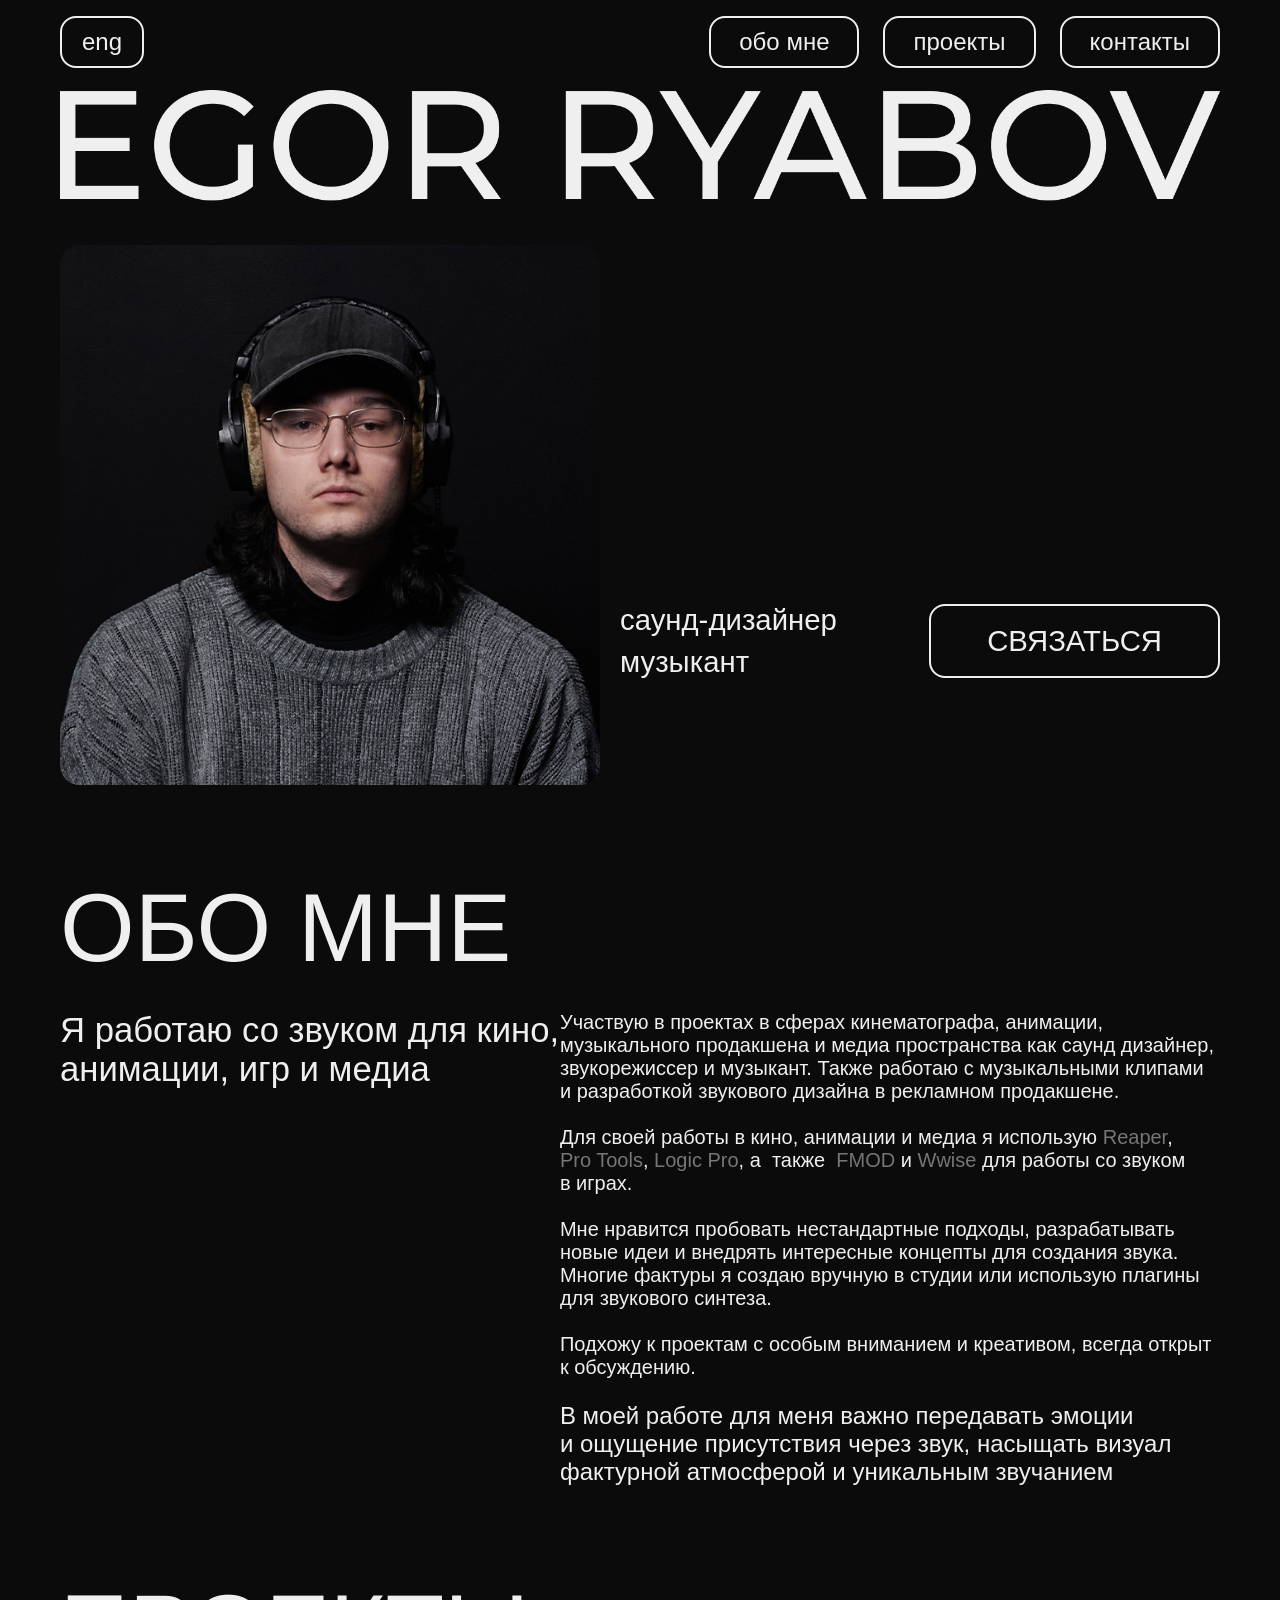
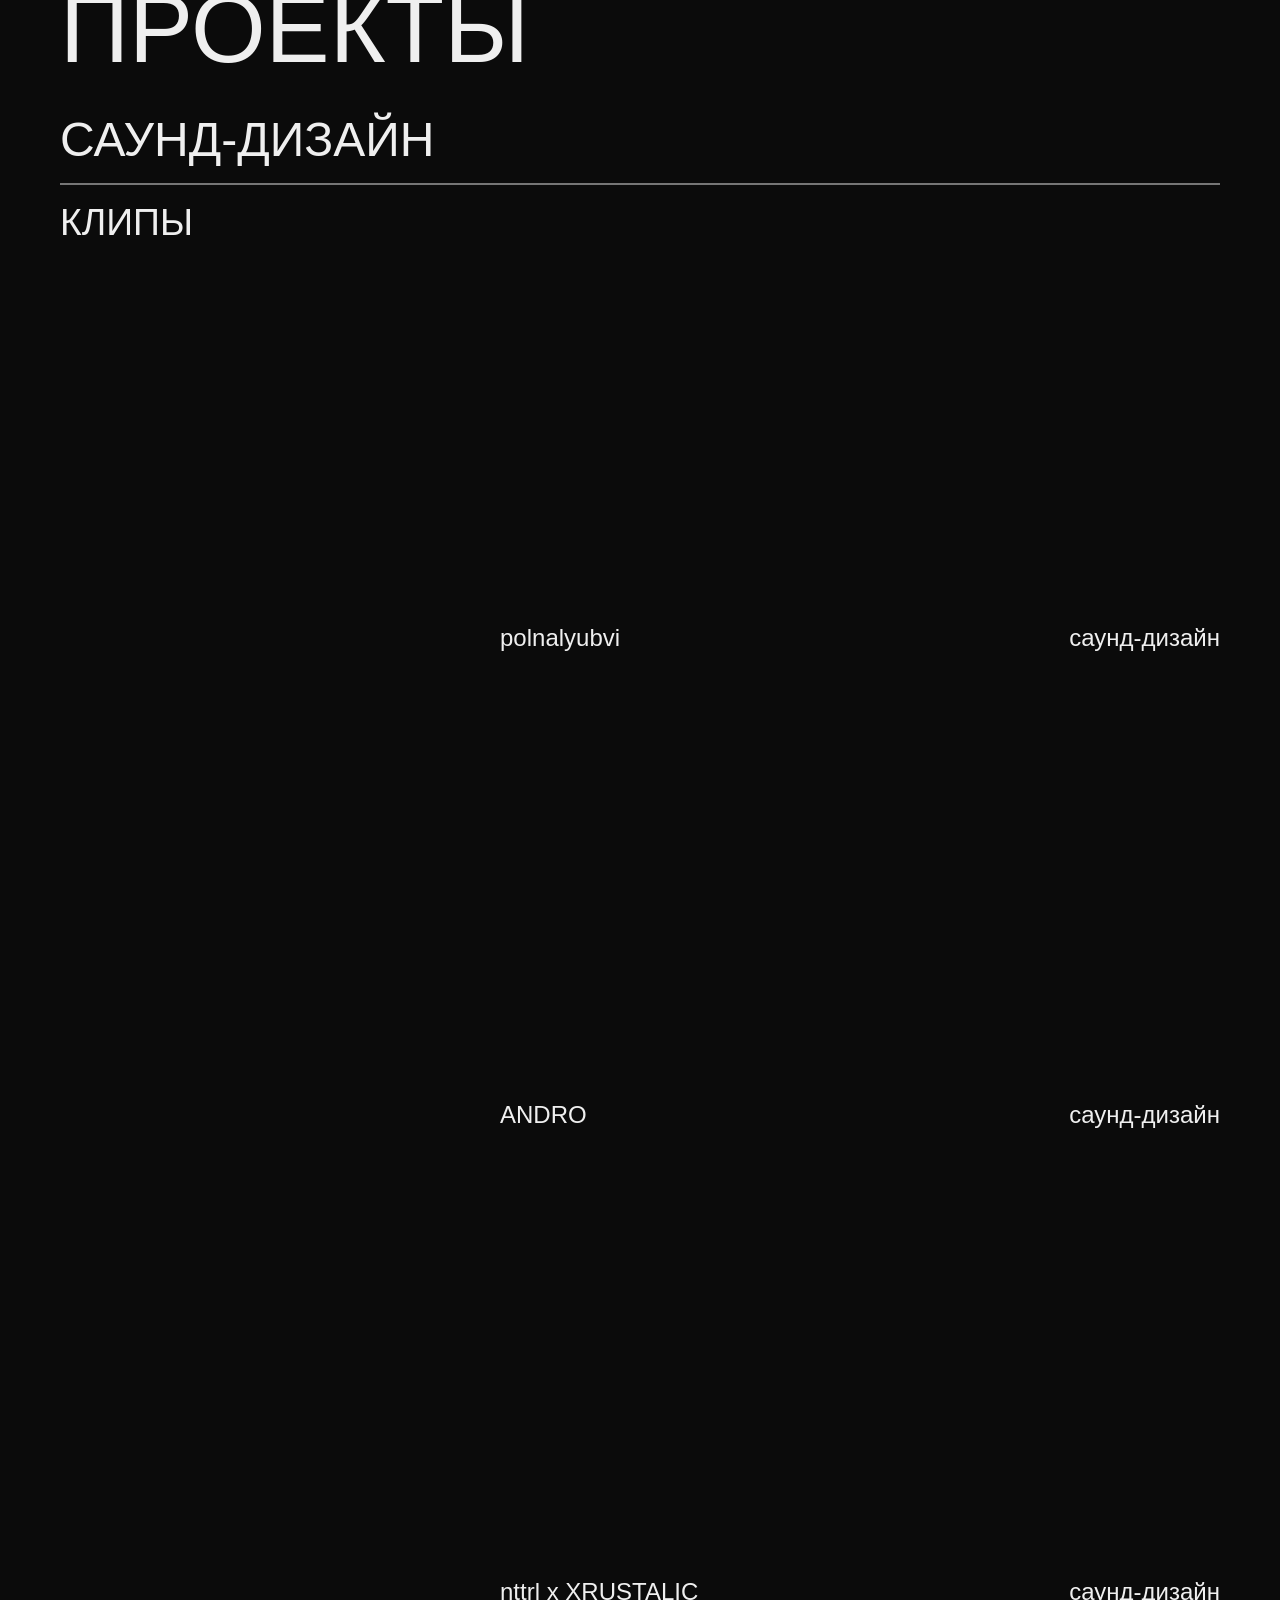
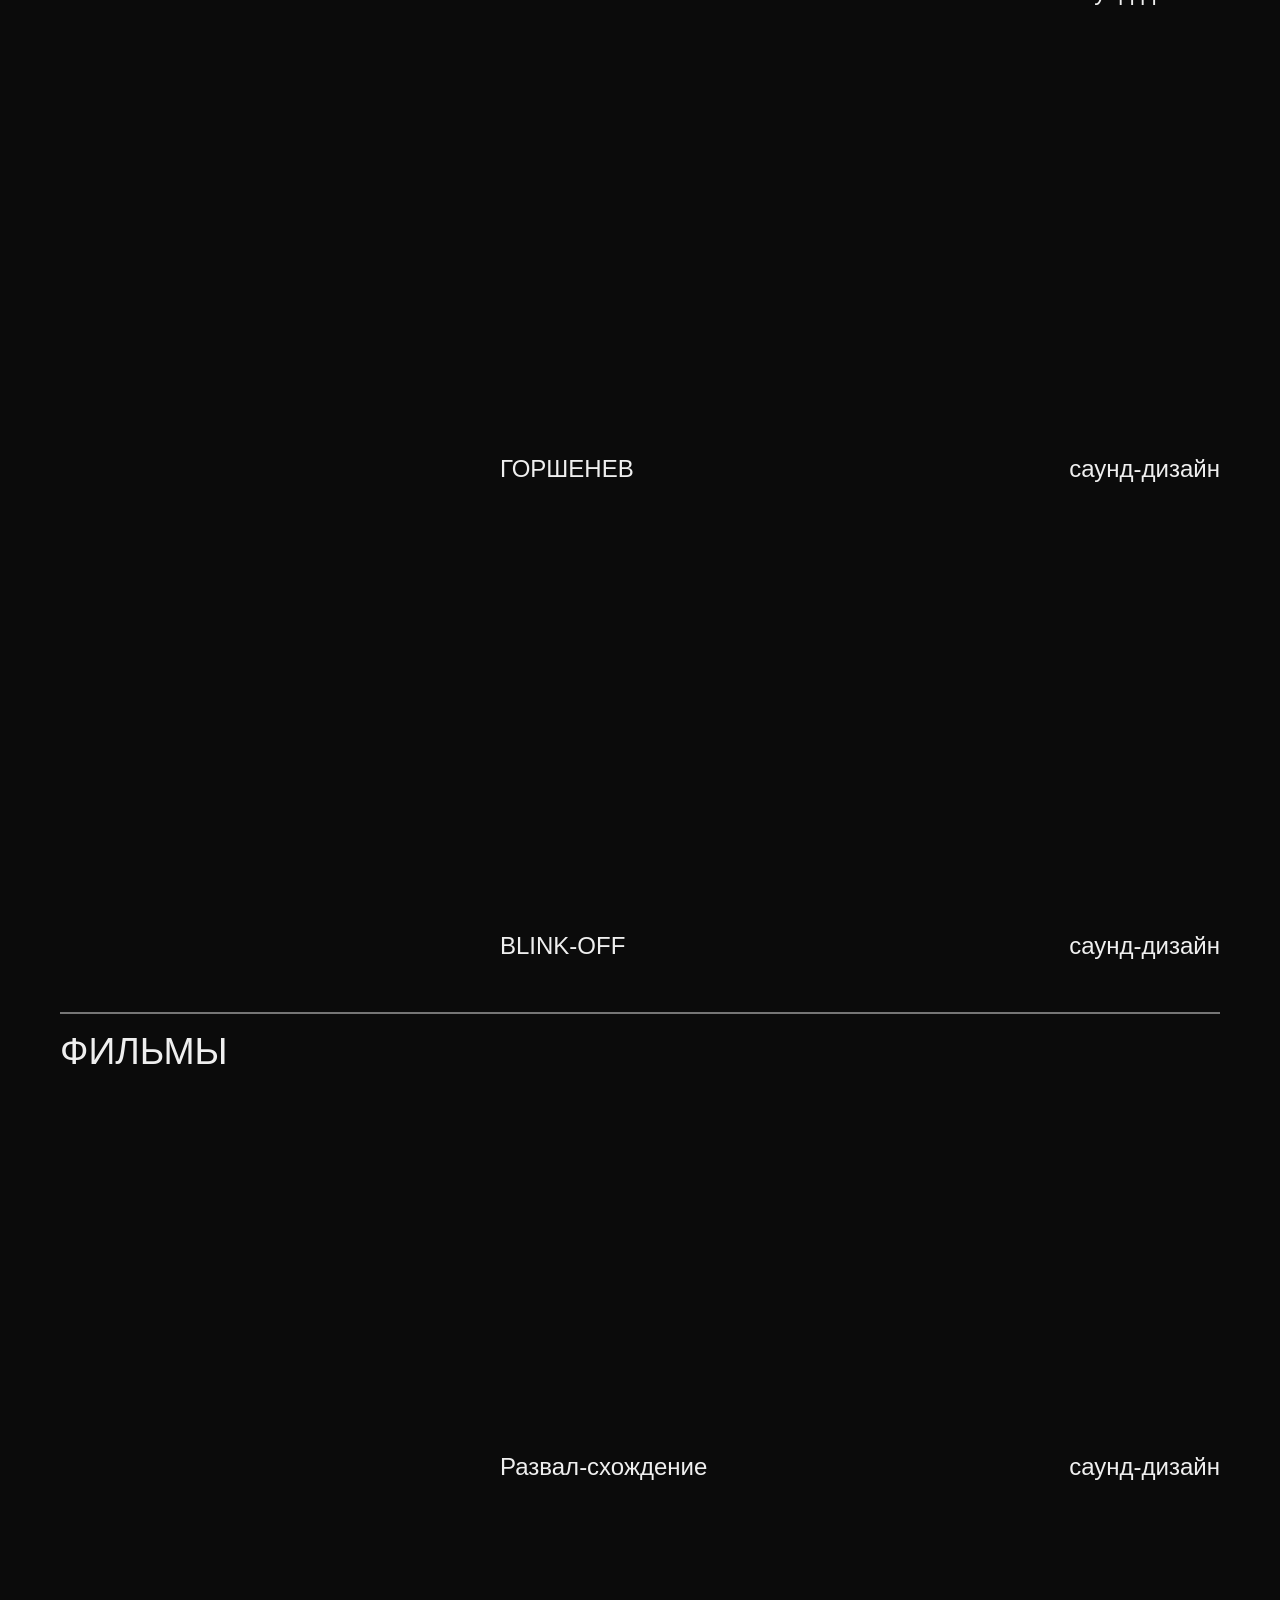
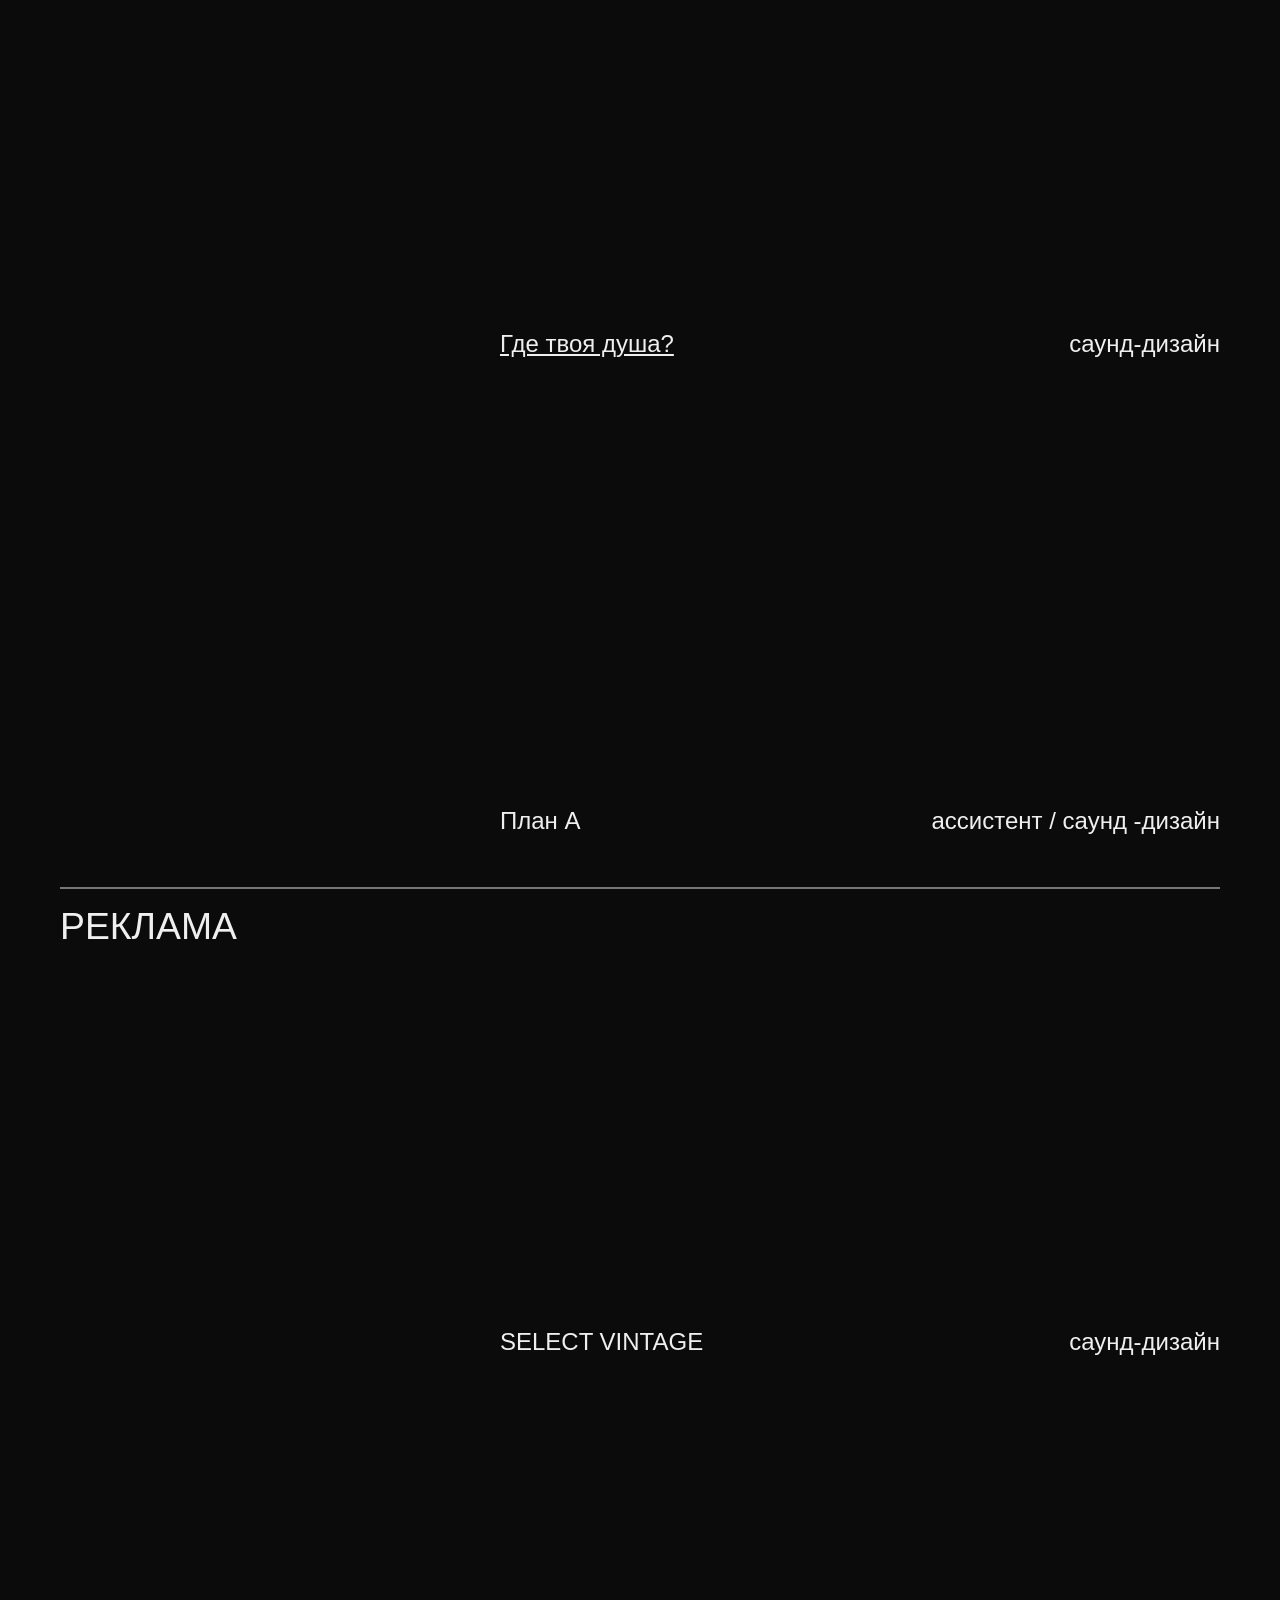
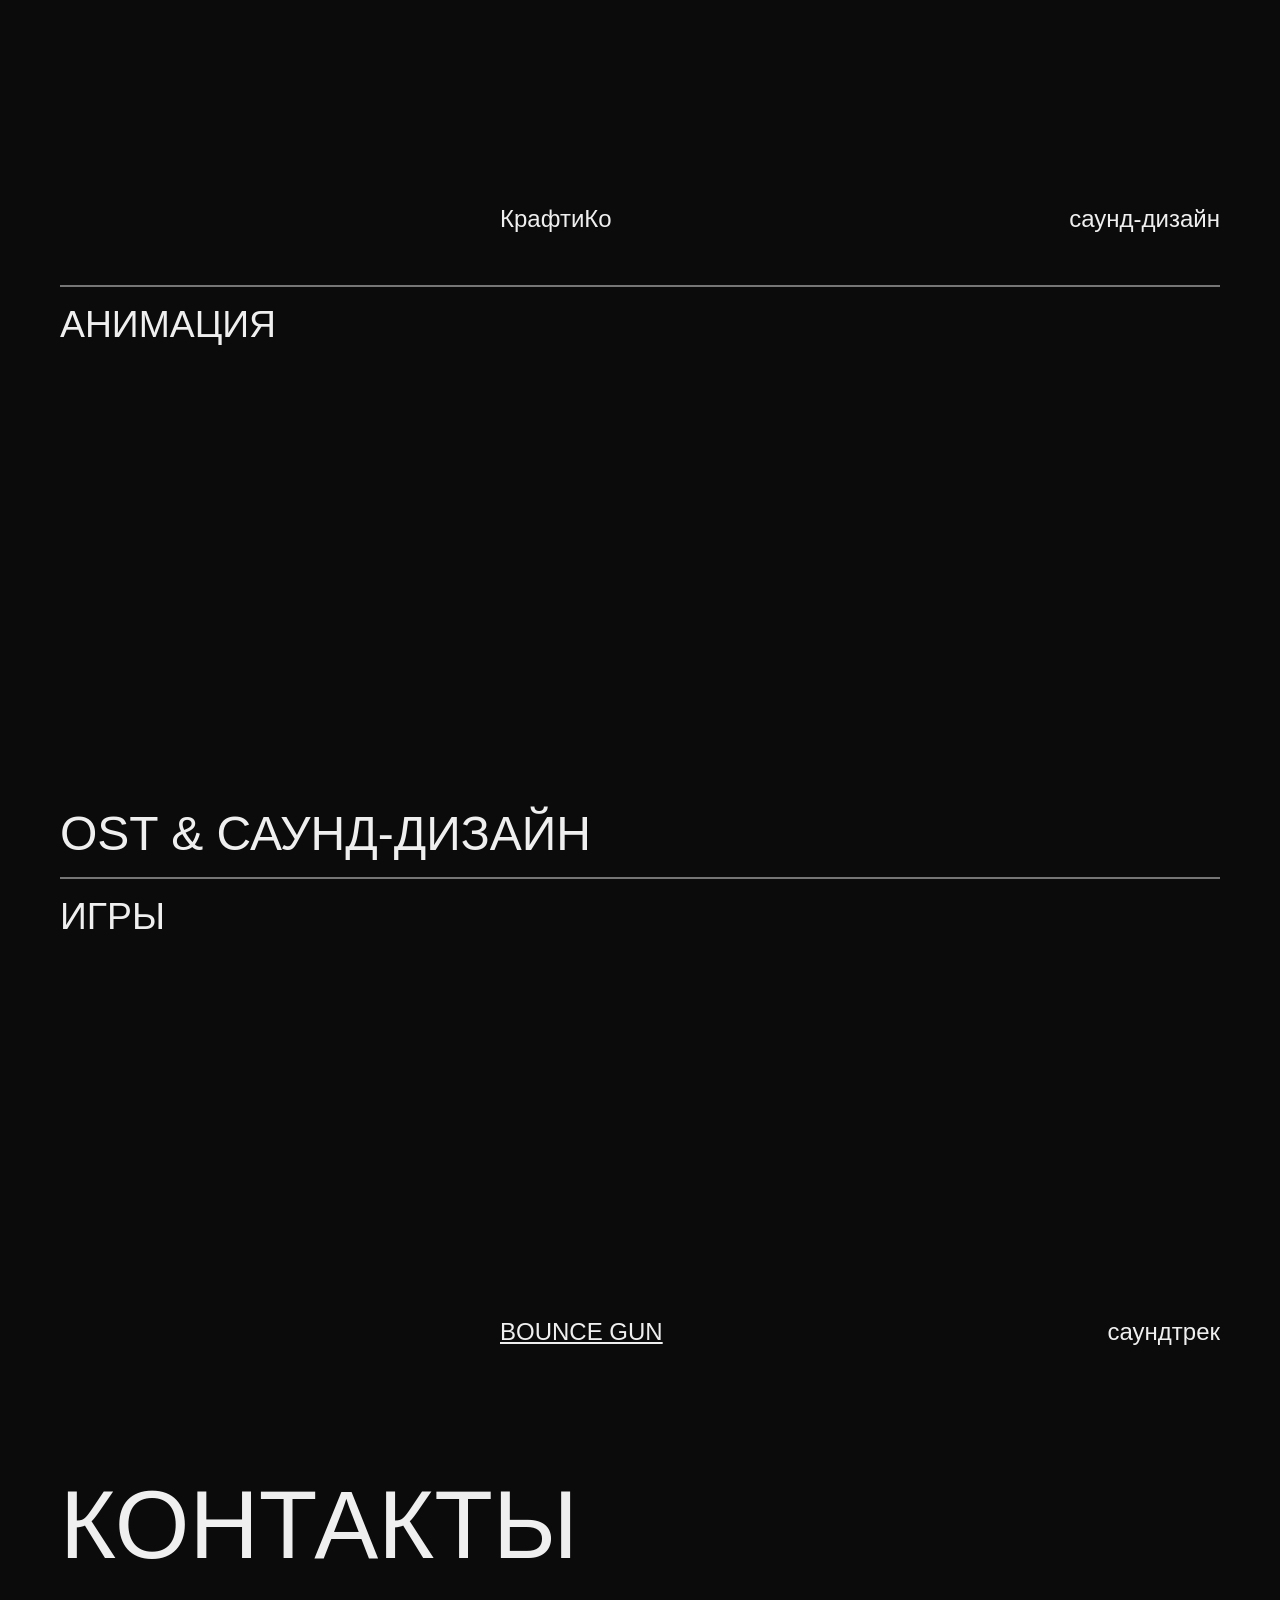
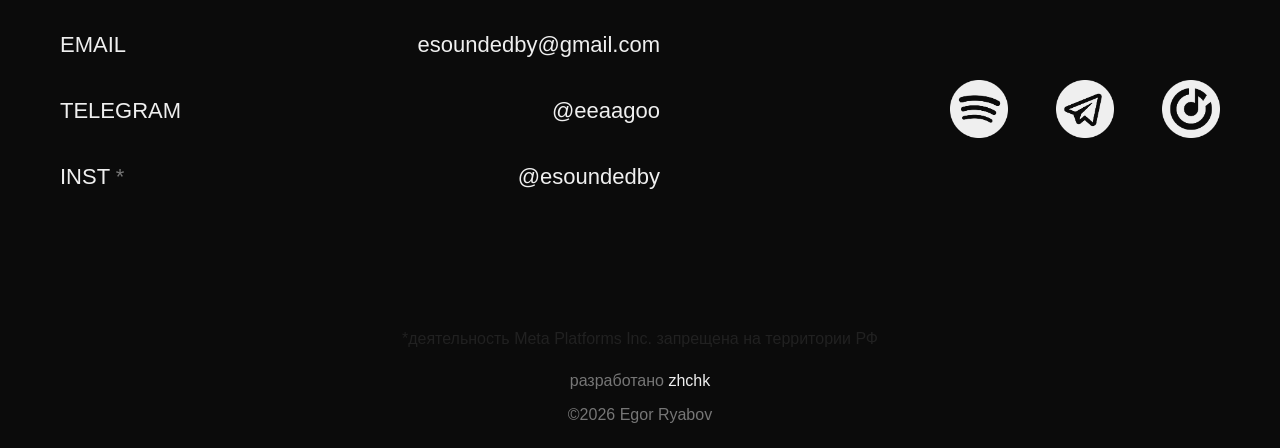
==== index.html @ 1131ab2a "Add files via upload" ====
<!doctype html>
<html>
<head>
<meta charset="utf-8">
<meta name="viewport" content="width=device-width, initial-scale=1.0">
<title>esoundedby</title>
	<link rel="icon" type="image/svg+xml" href="css/pics/e.svg">
	<link rel="stylesheet" type="text/css" href="css/style.css">
</head>
<body>
	
	<div class= "main-container"> 
	
	<div class="header-conteiner">
		<a href="eng.html" class="lang-btn">
        	eng
    	</a>
		
		<!-- Десктопная навигация -->
		<div class="navig-btn desktop-nav">
			<button class="nav-btn" onclick="document.getElementById('about').scrollIntoView({behavior: 'smooth'})">обо мне</button>
			<button class="nav-btn" onclick="document.getElementById('projects').scrollIntoView({behavior: 'smooth'})">проекты</button>
			<button class="nav-btn" onclick="document.getElementById('contact').scrollIntoView({behavior: 'smooth'})">контакты</button>
		</div>
		
		<!-- Мобильное бургер-меню -->
		<div class="mobile-nav">
			<button class="burger-btn" id="burgerBtn">
				<span></span>
				<span></span>
				<span></span>
			</button>
			<div class="mobile-menu" id="mobileMenu">
				<button class="mobile-nav-btn" onclick="document.getElementById('about').scrollIntoView({behavior: 'smooth'}); document.getElementById('burgerBtn').classList.remove('active'); document.getElementById('mobileMenu').classList.remove('active');">обо мне</button>
				<button class="mobile-nav-btn" onclick="document.getElementById('projects').scrollIntoView({behavior: 'smooth'}); document.getElementById('burgerBtn').classList.remove('active'); document.getElementById('mobileMenu').classList.remove('active');">проекты</button>
				<button class="mobile-nav-btn" onclick="document.getElementById('contact').scrollIntoView({behavior: 'smooth'}); document.getElementById('burgerBtn').classList.remove('active'); document.getElementById('mobileMenu').classList.remove('active');">контакты</button>
			</div>
		</div>
	</div>
	
	<img class="name" src="css/pics/nameing.png" alt="name">
		
		
		<div class="hero">
			<img class="photo" src="css/pics/photo1.jpg" alt="Egor Ryabov">
			
			<div class="video-btn-words">
                <div class="video-container">
						<iframe src="https://vkvideo.ru/video_ext.php?oid=-236156209&id=456239024&hash=ab2e53677be1d704&hd=4"
								allow="autoplay; encrypted-media; fullscreen; picture-in-picture; screen-wake-lock;"
								frameborder="0"
								allowfullscreen>
                    </iframe>
                </div>
                
                <div class="words-button-container">
                    <div class="words">
                        <div class="text1">саунд-дизайнер</div>
                        <div class="text1">музыкант</div>
                    </div>
                    
                    <button class="cntme-button" onclick="document.getElementById('contact').scrollIntoView({behavior: 'smooth'})">СВЯЗАТЬСЯ</button>
                </div>
            </div>
		</div>
		
		<!-- Якорь для ABOUT ME -->
		<div id="about"></div>
		<div class="zagol"> ОБО МНЕ </div>
		
		<div class="about-me">
			
				<div class="text2">Я работаю со звуком для&nbsp;кино, анимации, игр&nbsp;и&nbsp;медиа</div>
				
				<div class="text-conteiner">
					<!-- Первый абзац - всегда виден, на мобильных по центру -->
					<div class="text3 first-paragraph">Участвую в&nbsp;проектах в&nbsp;сферах кинематографа, анимации, музыкального продакшена и&nbsp;медиа пространства как&nbsp;саунд дизайнер, звукорежиссер и&nbsp;музыкант. Также&nbsp;работаю с&nbsp;музыкальными клипами и&nbsp;разработкой звукового дизайна в&nbsp;рекламном продакшене.</div>
					
					<!-- Контейнер для всего скрытого текста -->
					<div class="more-text-container" id="moreText">
						<!-- Второй абзац (весь текст, который нужно центрировать) -->
						<div class="text3"><br>Для своей работы в&nbsp;кино, анимации и&nbsp;медиа я&nbsp;использую <span style="color: #767676;"> Reaper</span>, <span style="color: #767676;">Pro&nbsp;Tools</span>, <span style="color: #767676;">Logic&nbsp;Pro</span>, а&nbsp; также&nbsp;<span style="color: #767676;"> FMOD</span>&nbsp;и&nbsp;<span style="color: #767676;">Wwise</span> для&nbsp;работы со&nbsp;звуком в&nbsp;играх. <br> 
						<br>
						Мне нравится пробовать нестандартные подходы, разрабатывать новые идеи и&nbsp;внедрять интересные концепты для&nbsp;создания звука. Многие фактуры я&nbsp;создаю вручную в&nbsp;студии или&nbsp;использую плагины для&nbsp;звукового синтеза. <br>
						<br>
						Подхожу к&nbsp;проектам с&nbsp;особым вниманием и&nbsp;креативом, всегда открыт к&nbsp;обсуждению. <br>
						<br></div>
					
						<!-- Последний абзац (тоже центрируется) -->
						<div class="text4">В моей работе для меня важно передавать эмоции и&nbsp;ощущение присутствия через звук, насыщать визуал фактурной атмосферой и&nbsp;уникальным звучанием</div>
					</div>
					
					<!-- Кнопка "читать больше" -->
					<button class="read-more-btn" id="readMoreBtn">читать больше</button>
				</div>
				
		</div>
		
		<!-- Якорь для PROJECTS -->
		<div id="projects"></div>
		<div class="zagol"> ПРОЕКТЫ </div>
		
		<div class="zagol2"> САУНД-ДИЗАЙН </div>
		
		<hr style="height:2px; border-width:0; background-color:#767676; margin-top: 16px; margin-bottom: 16px">
		
		<div class="project-block">
			
			<div class="content-wrapper">
				<div class="zagol3">КЛИПЫ</div>

				<div class="right-content">
					
							<div class="video-container fade-in-item" style="margin-top:10px;">
								<iframe
										src="https://vkvideo.ru/video_ext.php?oid=-135720406&id=456240001&hash=1f80aa47ac430b03&hd=3"
										allow="autoplay; encrypted-media; fullscreen; picture-in-picture; screen-wake-lock;"
										frameborder="0"
										allowfullscreen>
								</iframe>
							</div>

							<div class="video-names fade-in-item delay-1">
								<div class="text-left">polnalyubvi</div>
								<div class="text-right">саунд-дизайн</div>
							</div>

					
					
							<div class="video-container fade-in-item">
								<iframe
										src="https://vkvideo.ru/video_ext.php?oid=-96936554&id=456240288&hash=71231d0fbebfac57&hd=3"
										allow="autoplay; encrypted-media; fullscreen; picture-in-picture; screen-wake-lock;"
										frameborder="0"
										allowfullscreen>
								</iframe>
							</div>

							<div class="video-names fade-in-item delay-2">
								<div class="text-left">ANDRO</div>
								<div class="text-right">саунд-дизайн</div>
							</div>
					
					
					
							<div class="video-container fade-in-item">
								<iframe
										src="https://vkvideo.ru/video_ext.php?oid=-102234580&id=456245581&hd=3"
										allow="autoplay; encrypted-media; fullscreen; picture-in-picture; screen-wake-lock;"
										frameborder="0"
										allowfullscreen>
								</iframe>
								
							</div>

							<div class="video-names fade-in-item delay-3">
								<div class="text-left">nttrl x XRUSTALIC</div>
								<div class="text-right">саунд-дизайн</div>
							</div>

					
					
					
							<div class="video-container fade-in-item">
								<iframe
										src="https://vkvideo.ru/video_ext.php?oid=-175911026&id=456241544&hash=72d9b97a691389ed&hd=3"
										allow="autoplay; encrypted-media; fullscreen; picture-in-picture; screen-wake-lock;"
										frameborder="0"
										allowfullscreen>
								</iframe>
							</div>

							<div class="video-names fade-in-item delay-4">
								<div class="text-left">ГОРШЕНЕВ</div>
								<div class="text-right">саунд-дизайн</div>
							</div>
							
					
					
							<div class="video-container fade-in-item">
								<iframe
										src="https://vkvideo.ru/video_ext.php?oid=-236156209&id=456239018&hash=6dcbbd209fc4bfb4&hd=3"
										allow="autoplay; encrypted-media; fullscreen; picture-in-picture; screen-wake-lock;"
										frameborder="0"
										allowfullscreen>
								</iframe>
							</div>

							<div class="video-names fade-in-item delay-5">
								<div class="text-left">BLINK-OFF</div>
								<div class="text-right">саунд-дизайн</div>
							</div>
				</div>
			</div>
		</div>
		
		<hr style="height:2px; border-width:0; background-color:#767676; margin-top: 16px; margin-bottom: 16px">
		
		<div class="project-block">
			
			<div class="content-wrapper">
				<div class="zagol3">ФИЛЬМЫ</div>

				<div class="right-content">
					
							<div class="video-container fade-in-item" style="margin-top:10px;">
								<iframe
										src="https://vkvideo.ru/video_ext.php?oid=-236156209&id=456239021&hash=0e518fbfc3ab9592&hd=4"
										allow="autoplay; encrypted-media; fullscreen; picture-in-picture; screen-wake-lock;"
										frameborder="0"
										allowfullscreen>
								</iframe>
							</div>

							<div class="video-names fade-in-item delay-1">
								<div class="text-left">Развал-схождение</div>
								<div class="text-right">саунд-дизайн</div>
							</div>

					
					
							<div class="video-container fade-in-item">
								<iframe src="https://vkvideo.ru/video_ext.php?oid=-236156209&id=456239022&hash=75aace6a3a42f8ac&hd=4"
										allow="autoplay; encrypted-media; fullscreen; picture-in-picture; screen-wake-lock;"
										frameborder="0"
										allowfullscreen>
								</iframe>
							</div>

							<div class="video-names fade-in-item delay-2">
								<div class="text-left"> <a href="https://www.kinopoisk.ru/film/7484388/?utm_referrer=www.google.com" target="_blank" rel="noopener noreferrer">Где твоя душа?</a></div>
								<div class="text-right">саунд-дизайн</div>
							</div>
					
					
					
							<div class="video-container fade-in-item">
								<iframe src="https://vkvideo.ru/video_ext.php?oid=-236156209&id=456239020&hash=8ac2c70a22172f34&hd=4"
										allow="autoplay; encrypted-media; fullscreen; picture-in-picture; screen-wake-lock;"
										frameborder="0"
										allowfullscreen>
								</iframe>
            				</div>

							<div class="video-names fade-in-item delay-2">
								<div class="text-left">План А</div>
								<div class="text-right">ассистент / саунд&nbsp;-дизайн</div>
							</div>
				</div>
			</div>
		</div>
		
		<hr style="height:2px; border-width:0; background-color:#767676; margin-top: 16px; margin-bottom: 16px">
		
		<div class="project-block">
			
			<div class="content-wrapper">
				<div class="zagol3">РЕКЛАМА</div>

				<div class="right-content">
					
							<div class="video-container fade-in-item" style="margin-top:10px;">
								<iframe
										src="https://vkvideo.ru/video_ext.php?oid=-236156209&id=456239019&hash=d77c2bfe5bb1a81b&hd=4"
										allow="autoplay; encrypted-media; fullscreen; picture-in-picture; screen-wake-lock;"
										frameborder="0"
										allowfullscreen>
								</iframe>
							</div>

							<div class="video-names fade-in-item delay-1">
								<div class="text-left">SELECT VINTAGE</div>
								<div class="text-right">саунд-дизайн</div>
							</div>

					
					
							<div class="video-container fade-in-item">
								<iframe
										src="https://vkvideo.ru/video_ext.php?oid=-226106545&id=456239114&hash=b936754648ce1446&hd=3"
										allow="autoplay; encrypted-media; fullscreen; picture-in-picture; screen-wake-lock;"
										frameborder="0"
										allowfullscreen>
								</iframe>
							</div>

							<div class="video-names fade-in-item delay-2">
								<div class="text-left">КрафтиКо</div>
								<div class="text-right">саунд-дизайн</div>
							</div>
				</div>
			</div>
		</div>
		
		<hr style="height:2px; border-width:0; background-color:#767676; margin-top: 16px; margin-bottom: 16px">
		
		<div class="project-block">
			
			<div class="content-wrapper">
				<div class="zagol3">АНИМАЦИЯ</div>

				<div class="right-content">
					
							<div class="video-container fade-in-item" style="margin-top:10px;">
								<iframe
										src="https://vkvideo.ru/video_ext.php?oid=-236156209&id=456239017&hash=f7e5c9949f503c7f&hd=4"
										allow="autoplay; encrypted-media; fullscreen; picture-in-picture; screen-wake-lock;"
										frameborder="0"
										allowfullscreen>
								</iframe>
							</div>

							<div class="video-names fade-in-item delay-1">
								<div class="text-left">Без&nbsp;луны</div>
								<div class="text-right">звукорежиссер / саунд&nbsp;-дизайн</div>
							</div>
				</div>
			</div>
		</div>
		
		<div class="zagol2"> OST &amp; САУНД-ДИЗАЙН </div>
		
		<hr style="height:2px; border-width:0; background-color:#767676; margin-top: 16px; margin-bottom: 16px">
		
		<div class="project-block">
			
			<div class="content-wrapper">
				<div class="zagol3">ИГРЫ</div>

				<div class="right-content">
					
							<div class="video-container fade-in-item" style="margin-top:10px;">
								<iframe
										src="https://vkvideo.ru/video_ext.php?oid=-236156209&id=456239023&hash=af7b3268642f2263&hd=4"
										allow="autoplay; encrypted-media; fullscreen; picture-in-picture; screen-wake-lock;"
										frameborder="0"
										allowfullscreen>
									
								</iframe>
							</div>

							<div class="video-names fade-in-item delay-1">
								<div class="text-left"> <a href="https://store.steampowered.com/app/2860780/BOUNCE_GUN" target="_blank" rel="noopener noreferrer">BOUNCE GUN</a></div>
								<div class="text-right">саундтрек</div>
							</div>
		
				</div>
			</div>
		</div>
		
		<!-- Якорь для CONTACT ME -->
		<div id="contact"></div>
		<div class="zagol">КОНТАКТЫ</div>
		
		<div class="contacts-container">
  			<div class="contacts-wrapper">
    			<div class="conteiner-contacts">
					  <div class="contacts">
						<div class="text5">EMAIL</div>
						<div class="text5">esoundedby@gmail.com</div>
					  </div>
					  <div class="contacts">
						<div class="text5">TELEGRAM</div>
						<div class="text5">@eeaagoo</div>
					  </div>
					  <div class="contacts">
						<div class="text5">INST<span style="color: #767676"> * </span></div>
						<div class="text5">@esoundedby</div>
					  </div>
    			</div>
				<div class="conteiner-icons">
				  
				  <a href="https://open.spotify.com/artist/0rh5GmcMetripITdjrfYyR?si=VpjShrsnQYuzlSk2C2fkRA" target="_blank" rel="noopener noreferrer"><img class="icons" src="css/pics/spoty.png" alt="Spotify"></a>
				  <a href="https://t.me/eeaagoo" target="_blank" rel="noopener noreferrer"><img class="icons" src="css/pics/tg.png" alt="Telegram"></a>
				  <a href="https://music.yandex.ru/artist/22786017?ref_id=1D9D6361-A417-4B1E-A288-43550FCF408B&utm_medium=copy_link" target="_blank" rel="noopener noreferrer"><img class="icons" src="css/pics/yandex.png" alt="Yandex Music"></a>
				</div>
  			</div>
		</div>
		
		<footer>
			<p style="color: #212121; margin-bottom: 24px">*деятельность Meta Platforms Inc. запрещена на территории РФ</p>
			разработано <a href="https://t.me/zhchkk" target="_blank" rel="noopener noreferrer" style="text-decoration:none">zhchk</a>
			<p>&copy;2026 Egor Ryabov</p>
			
		</footer>
	
	</div>
	
	<script src="js/scriptru.js"></script>
	
</body>
</html>
---- css/style.css ----
@charset "utf-8";
@font-face {
font-family: "Montserrat";  
src: url("font/Montserrat-Regular.ttf") format("truetype"); 
font-style: normal; 
font-weight: 400;
 }

@font-face {
font-family: "Montserrat";  
src: url("font/Montserrat-Medium.ttf") format("truetype"); 
font-style: normal; 
font-weight: 500;
 }

html {
    scroll-behavior: smooth;
}

body{
	background: #0B0B0B;
	color: #EFEFEF;
	font-family: "Montserrat", sans-serif;
	max-width: 1600px;
	width: 100%;
	text-align: center; 
	margin: 0 auto;
	padding-top: 100px; /* Увеличено для фиксированного меню */
}

/* ===== СКРЫВАЮЩЕЕСЯ МЕНЮ ===== */
.header-conteiner{
	display: flex; 
    justify-content: space-between; 
    align-items: center; 
    position: fixed;
    top: 0;
    left: 0;
    right: 0;
    z-index: 1000;
    background: transparent; /* Прозрачный фон */
    padding: 20px 80px; /* Отступы как в main-container */
    margin-bottom: 0;
    transition: transform 0.3s ease;
    max-width: 1600px;
    width: 100%;
    margin-left: auto;
    margin-right: auto;
    box-sizing: border-box;
    pointer-events: auto;
}

/* Состояние, когда меню скрыто */
.header-conteiner.header-hidden {
    transform: translateY(-100%);
}

.lang-btn{
	background: #0B0B0B;
    color: #EFEFEF; 
    border: 2px solid #EFEFEF;
    padding: 12px 24px;
    font-size: 20pt;
	font-family: "Montserrat", sans-serif; 
    font-weight: 400; 
    border-radius: 16px;
    cursor: pointer;
    transition: all 0.3s ease;
    white-space: nowrap;
    text-decoration: none;
    display: inline-block;
    text-align: center;
    position: relative;
    z-index: 30;
}

.lang-btn:hover {
    background-color: #EFEFEF; 
    color: #0B0B0B; 
}

.navig-btn{
	display: flex; 
    gap: 24px;
}

.nav-btn {
    background: #0B0B0B;
    color: #EFEFEF; 
    border: 2px solid #EFEFEF;
    padding: 12px 32px;
    font-size: 20pt;
	font-family: "Montserrat", sans-serif; 
    font-weight: 400; 
    border-radius: 16px;
    cursor: pointer;
    transition: all 0.3s ease;
    white-space: nowrap;
    text-decoration: none;
    display: inline-block;
    text-align: center;
    min-width: 80px;
}

.nav-btn:hover {
    background-color: #EFEFEF; 
    color: #0B0B0B; 
}

/* Скрываем мобильное меню на десктопе */
.mobile-nav {
    display: none;
}

.main-container {
	margin-left: 80px;
	margin-right: 80px;
    position: relative;
    z-index: 1;
}

.name{
	max-width: 1600px;
	width: 100%;
	margin-bottom: 48px
}

.hero{
	display: flex;
	justify-content: flex-start;
	gap:24px
}

.photo{
	max-width: 600px;
	width: 100%;
	height: auto;
	position: relative;
	max-height: 600px;
	margin: 0 auto;
	aspect-ratio: 600 / 600;
	border-radius: 24px;
	overflow: hidden;
	object-fit: cover;
}

.video-btn-words {
    flex: 1;
    min-width: 300px;
    display: flex;
    flex-direction: column; 
    gap: 24px; 
}

.video-container {
    position: relative;
    width: 100%;
    max-width: 800px;
    aspect-ratio: 923 / 519;
    border-radius: 24px;
    overflow: hidden;
}
    
.video-container iframe {
    position: absolute;
    top: 0;
    left: 0;
    width: 100%;
    height: 100%;
    border: none;
}

.words-button-container {
    display: flex;
    justify-content: space-between; 
    align-items: center; 
    gap: 32px;
    width: 100%;
}

.words {
    display: flex;
    flex-direction: column;
    text-align: left;
    gap: 8px;
    flex: 1;
}

.text1 {
    font-size: 24pt;
    margin: 0;
}

.cntme-button {
	background: #0B0B0B;
    color: #EFEFEF; 
    border: 2px solid #EFEFEF;
    padding: 20px 64px;
    font-size: 24pt;
	font-family: "Montserrat", sans-serif;
    font-weight: 400;
    border-radius: 16px;
    cursor: pointer;
    transition: all 0.3s ease;
    white-space: wrap;
    min-width: 150px; 
    text-decoration: none;
    display: inline-block;
    text-align: center;
}

.cntme-button:hover {
    background-color: #EFEFEF; 
    color: #0B0B0B; 
}

.about-me{
	display: flex;
	justify-content: space-between
}

.zagol{
	font-size: 88pt;
	font-weight: 500;
	text-align:left;
	margin-top: 104px;
	margin-bottom: 32px
}

/* Якоря для навигации */
#about, #projects, #contact {
    scroll-margin-top: 100px;
}

.text-conteiner{
	display: flex;
	align-content: center;
	flex-direction: column;
	max-width: 800px;
	width: 100%
}

.text2{
	font-size: 28pt;
	font-weight: 400;
	text-align:left;
	max-width: 517px
}

.text3{
	font-size: 16pt;
	font-weight: 400;
	text-align:left;
}

.text4{
	font-size: 20pt;
	font-weight: 400;
	text-align:left;
}

/* Скрываем дополнительный текст на мобильных */
.hidden-mobile {
    display: block;
}

/* Стили для мобильной версии */
.read-more-btn {
    display: none;
}

/* Контейнер для скрытого текста (оба абзаца) */
.more-text-container {
    display: block;
}

.zagol2 {
    font-size: 40pt;
    font-weight: 500;
    text-align: left;
    flex-shrink: 0;
	margin-top: 16px
}

.zagol3 {
    font-size: 32pt;
    font-weight: 400;
    text-align: left;
    flex-shrink: 0;
    width: 150px;
}

.project-block {
    display: flex;
    flex-direction: column;
    width: 100%;
}

.content-wrapper {
    display: flex;
    width: 100%;
    gap: 20px;
}

.right-content {
    flex: 1;
    display: flex;
    flex-direction: column;
    align-items: flex-end;
}

.video-names {
    display: flex;
    justify-content: space-between;
    width: 100%;
    max-width: 800px;
	margin-bottom: 48px;
	margin-top: 8px
}

.text-left {
    font-size: 20pt;
    font-weight: 400;
    text-align: left;
}

.text-right {
    font-size: 20pt;
    font-weight: 400;
    text-align: right;
}

a {
  outline: none;
}

a:link {
  color: #EFEFEF;
}

a:visited{
	color: #EFEFEF;
}

a:hover {
  color: #767676;
}

.contacts-container {
  width: 100%;
  display: flex;
  flex-direction: column;
  align-items: flex-start;
}

.contacts-wrapper {
  width: 100%;
  display: flex;
  justify-content: space-between;
  align-items: center;
  gap: 40px;
	margin-top: 24px;
}

.conteiner-contacts {
  max-width: 800px;
  display: flex;
  flex-direction: column;
  gap: 48px;
  flex-grow: 1;
}

.contacts {
  display: flex;
  justify-content: space-between;
  width: 100%;
  align-items: center;
}

.text5:first-child {
  text-align: left;
}

.text5:last-child {
  text-align: right;
}

.conteiner-icons {
  display: flex;
  gap: 56px;
  align-items: center;
  justify-content: flex-end;
  flex-shrink: 0;
}

.icons {
  width: 64px;
  height: 64px;
  transition: transform 0.3s ease;
}

.icons:hover {
  transform: scale(1.1);
}

.text5 {
  font-size: 24px;
}

footer{
	font-size: 16px;
	margin-top: 160px;
	margin-bottom: 24px;
	color: #767676;
}

/* Анимации для появления элементов */
.fade-in-item {
    opacity: 0;
    transform: translateY(30px);
    transition: opacity 0.8s ease, transform 0.8s ease;
}

.fade-in-item.visible {
    opacity: 1;
    transform: translateY(0);
}

/* Задержки для каскадного появления */
.delay-1 {
    transition-delay: 0.1s;
}

.delay-2 {
    transition-delay: 0.2s;
}

.delay-3 {
    transition-delay: 0.3s;
}

.delay-4 {
    transition-delay: 0.4s;
}

.delay-5 {
    transition-delay: 0.5s;
}

/* Адаптив для экранов до 1440px */
@media (max-width: 1440px) {
    body {
        padding-top: 90px;
    }
    
    .header-conteiner {
        padding: 16px 60px;
    }
    
    .main-container {
        margin-left: 60px;
        margin-right: 60px;
    }
    
    .header-conteiner {
        margin-bottom: 80px;
    }
    
    .lang-btn,
    .nav-btn {
        font-size: 18pt;
        padding: 10px 20px;
    }
    
    .nav-btn {
        padding: 10px 28px;
    }
    
    .name {
        margin-bottom: 40px;
    }
    
    .zagol {
        font-size: 72pt;
        margin-top: 88px;
        margin-bottom: 28px;
    }
    
    .zagol2 {
        font-size: 36pt;
    }
    
    .zagol3 {
        font-size: 28pt;
        width: 140px;
    }
    
    .hero {
        gap: 20px;
    }
    
    .photo {
        max-width: 540px;
        max-height: 540px;
        border-radius: 20px;
    }
    
    .video-btn-words {
        gap: 20px;
    }
    
    .video-container {
        max-width: 830px;
        aspect-ratio: 830 / 467;
        border-radius: 20px;
    }
    
    .project-block .video-container {
        max-width: 720px;
        aspect-ratio: 720 / 405;
    }
    
    .words-button-container {
        gap: 28px;
    }
    
    .text1 {
        font-size: 22pt;
    }
    
    .cntme-button {
        font-size: 22pt;
        padding: 18px 56px;
    }
    
    .text2 {
        font-size: 26pt;
    }
    
    .text3 {
        font-size: 15pt;
    }
    
    .text4 {
        font-size: 18pt;
    }
    
    .video-names {
        max-width: 720px;
        margin-bottom: 36px;
    }
    
    .text-left,
    .text-right {
        font-size: 18pt;
    }
    
    .contacts-wrapper {
        gap: 36px;
    }
    
    .conteiner-contacts {
        gap: 40px;
		max-width: 600px
    }
    
    .text5 {
        font-size: 22px;
    }
    
    .conteiner-icons {
        gap: 48px;
    }
    
    .icons {
        width: 58px;
        height: 58px;
    }
    
    footer {
        margin-top: 140px;
    }
}

/* Адаптив для планшетов в горизонтальном виде (1194px) */
@media (max-width: 1194px) {
    body {
        padding-top: 80px;
    }
    
    .header-conteiner {
        padding: 14px 50px;
    }
    
    .main-container {
        margin-left: 50px;
        margin-right: 50px;
    }
    
    .header-conteiner {
        margin-bottom: 72px;
    }
    
    .lang-btn,
    .nav-btn {
        font-size: 17pt;
        padding: 10px 22px;
    }
    
    .nav-btn {
        padding: 10px 26px;
    }
    
    .name {
        margin-bottom: 36px;
    }
    
    .zagol {
        font-size: 64pt;
        margin-top: 80px;
        margin-bottom: 26px;
    }
    
    .zagol2 {
        font-size: 30pt;
    }
    
    .zagol3 {
        font-size: 26pt;
        width: 130px;
    }
    
    .hero {
        gap: 20px;
    }
    
    .photo {
        max-width: 480px;
        max-height: 480px;
        border-radius: 20px;
    }
    
    .video-btn-words {
        gap: 20px;
    }
    
    .video-container {
        max-width: 700px;
        aspect-ratio: 700 / 394;
        border-radius: 20px;
    }
    
    .project-block .video-container {
        max-width: 650px;
        aspect-ratio: 650 / 366;
    }
    
    .words-button-container {
        gap: 26px;
    }
    
    .text1 {
        font-size: 21pt;
    }
    
    .cntme-button {
        font-size: 21pt;
        padding: 17px 52px;
    }
    
    .text2 {
        font-size: 24pt;
    }
    
    .text3 {
        font-size: 14.5pt;
    }
    
    .text4 {
        font-size: 17pt;
    }
    
    .video-names {
        max-width: 650px;
        margin-bottom: 34px;
    }
    
    .text-left,
    .text-right {
        font-size: 17pt;
    }
    
    .contacts-wrapper {
        gap: 34px;
        margin-top: 20px;
    }
    
    .conteiner-contacts {
        gap: 38px;
        max-width: 550px;
    }
    
    .text5 {
        font-size: 21px;
    }
    
    .conteiner-icons {
        gap: 24px;
    }
    
    .icons {
        width: 48px;
        height: 48px;
    }
    
    footer {
        margin-top: 120px;
    }
    
    .project-block .video-container {
        aspect-ratio: 650 / 366;
    }
}

/* Адаптив для вертикального планшета (834px) */
@media (max-width: 834px) {
    body {
        padding-top: 70px;
    }
    
    .header-conteiner {
        padding: 12px 32px;
    }
    
    .main-container {
        margin-left: 32px;
        margin-right: 32px;
    }
    
    .header-conteiner {
        margin-bottom: 48px;
    }
    
    .lang-btn,
    .nav-btn {
        font-size: 14pt;
        padding: 8px 16px;
        border-radius: 12px;
    }
    
    .nav-btn {
        padding: 8px 20px;
        min-width: 60px;
    }
    
    .navig-btn {
        gap: 16px;
    }
    
    .name {
        margin-bottom: 32px;
    }
    
    .zagol {
        font-size: 48pt;
        margin-top: 64px;
        margin-bottom: 20px;
    }
    
    .zagol2 {
        font-size: 24pt;
        margin-top: 12px;
    }
    
    .zagol3 {
        font-size: 20pt;
        width: 100px;
    }
    
    .hero {
        gap: 20px;
    }
    
    .photo {
        max-width: 320px;
        max-height: 320px;
        border-radius: 16px;
    }
    
    .video-btn-words {
        gap: 20px;
    }
    
    .video-container {
        max-width: 480px;
        aspect-ratio: 480 / 270;
        border-radius: 16px;
    }
    
    .project-block .video-container {
        max-width: 380px;
        aspect-ratio: 380 / 214;
    }
    
    .words-button-container {
        gap: 20px;
    }
    
    .text1 {
        font-size: 16pt;
        margin-bottom: 6px;
    }
    
    .cntme-button {
        font-size: 16pt;
        padding: 12px 32px;
        border-radius: 12px;
    }
    
    .text2 {
        font-size: 18pt;
        max-width: 400px;
    }
    
    .text3 {
        font-size: 12pt;
    }
    
    .text4 {
        font-size: 14pt;
    }
    
    .video-names {
        max-width: 380px;
        margin-bottom: 28px;
    }
    
    .text-left,
    .text-right {
        font-size: 14pt;
    }
    
    .content-wrapper {
        gap: 16px;
    }
    
    hr {
        margin-top: 12px;
        margin-bottom: 12px;
    }
    
    .contacts-wrapper {
        gap: 40px;
        margin-top: 16px;
    }
    
    .conteiner-contacts {
        gap: 20px;
        max-width: 380px;
    }
    
    .text5 {
        font-size: 16px;
    }
    
    .conteiner-icons {
        gap: 24px;
    }
    
    .icons {
        width: 44px;
        height: 44px;
    }
    
    footer {
        margin-top: 80px;
        font-size: 14px;
    }
}

/* ========== МОБИЛЬНАЯ АДАПТАЦИЯ (до 768px) ========== */
@media (max-width: 768px) {
    body {
        padding-top: 60px;
    }
    
    .header-conteiner {
        padding: 10px 16px;
        background: transparent;
    }
    
    /* Бургер-меню */
    .mobile-nav {
        display: block;
        position: relative;
        z-index: 30;
    }
    
    .desktop-nav {
        display: none;
    }
    
    .burger-btn {
        display: flex;
        flex-direction: column;
        justify-content: space-between;
        width: 30px;
        height: 24px;
        background: transparent;
        border: none;
        cursor: pointer;
        padding: 0;
        z-index: 30;
        position: relative;
    }
    
    .burger-btn span {
        width: 100%;
        height: 3px;
        background-color: #EFEFEF;
        border-radius: 3px;
        transition: all 0.3s ease;
    }
    
    .burger-btn.active span:nth-child(1) {
        transform: translateY(10px) rotate(45deg);
    }
    
    .burger-btn.active span:nth-child(2) {
        opacity: 0;
    }
    
    .burger-btn.active span:nth-child(3) {
        transform: translateY(-10px) rotate(-45deg);
    }
    
    /* ПОЛНОЭКРАННОЕ МЕНЮ */
    .mobile-menu {
        display: none;
        position: fixed;
        top: 0;
        left: 0;
        width: 100vw;
        height: 100vh;
        background: rgba(11, 11, 11, 0.95);
        backdrop-filter: blur(5px);
        z-index: 20;
        flex-direction: column;
        justify-content: center;
        align-items: center;
        gap: 24px;
        padding: 0;
        margin: 0;
        border: none;
    }
    
    .mobile-menu.active {
        display: flex;
    }
    
    .mobile-nav-btn {
        background: transparent;
        color: #EFEFEF;
        border: none;
        padding: 12px 0;
        font-size: 24px;
        font-family: "Montserrat", sans-serif;
        font-weight: 400;
        cursor: pointer;
        width: 80%;
        max-width: 300px;
        text-align: center;
        transition: color 0.3s ease;
        margin: 0;
        border-radius: 0;
    }
    
    .mobile-nav-btn:hover {
        color: #767676;
    }
    
    .read-more-btn {
        display: block;
        background: #0B0B0B;
        color: #EFEFEF;
        border: 2px solid #EFEFEF;
        padding: 10px 32px;
        font-size: 16px;
        font-family: "Montserrat", sans-serif;
        font-weight: 400;
        border-radius: 12px;
        cursor: pointer;
        margin: 20px auto 0;
        width: fit-content;
        transition: all 0.3s ease;
    }
    
    .read-more-btn:hover {
        background-color: #EFEFEF;
        color: #0B0B0B;
    }
    
    .more-text-container {
        display: none;
    }
    
    .more-text-container.show {
        display: block;
    }
    
    .main-container {
        margin-left: 16px;
        margin-right: 16px;
    }
    
    .header-conteiner {
        margin-bottom: 40px;
    }
    
    .lang-btn {
        font-size: 14px;
        padding: 8px 16px;
        border-radius: 10px;
        position: relative;
        z-index: 30;
    }
    
    .zagol {
        font-size: 40px;
        text-align: center;
        margin-top: 48px;
        margin-bottom: 24px;
    }
    
    .zagol2 {
        font-size: 24px;
        text-align: center;
    }
    
    .zagol3 {
        font-size: 18px;
        width: auto;
        margin-bottom: 12px;
        text-align: center;
    }
    
    .hero {
        flex-direction: column;
        gap: 16px;
    }
    
    .photo {
        max-width: 100%;
        width: 100%;
        height: auto;
        aspect-ratio: 1/1;
        border-radius: 16px;
    }
    
    .video-btn-words {
        gap: 16px;
    }
    
    .video-container {
        border-radius: 12px;
        max-width: 100%;
    }
    
    .words-button-container {
        flex-direction: row;
        gap: 16px;
        align-items: center;
    }
    
    .words {
        text-align: left;
        gap: 4px;
    }
    
    .text1 {
        font-size: 16pt;
        margin: 0;
        text-align: left;
    }
    
    .cntme-button {
        font-size: 16pt;
        padding: 10px 20px;
        border-radius: 10px;
        white-space: nowrap;
        width: auto;
        min-width: 120px;
    }
    
    .about-me {
        flex-direction: column;
        gap: 16px;
    }
    
    .text2 {
        font-size: 18pt;
        max-width: 100%;
        text-align: center;
        margin-bottom: 8px;
    }
    
    .text3.first-paragraph {
        font-size: 16px;
        text-align: center;
        line-height: 1.5;
        margin-bottom: 16px;
    }
    
    .text-conteiner {
        max-width: 100%;
    }
    
    .more-text-container .text3,
    .more-text-container .text4 {
        font-size: 16px;
        line-height: 1.5;
        text-align: center;
    }
    
    .more-text-container .text4 {
        font-size: 16px;
        margin-top: 16px;
        text-align: center;
    }
    
    .content-wrapper {
        flex-direction: column;
        gap: 16px;
    }
    
    .right-content {
        max-width: 100%;
        align-items: center;
    }
    
    .project-block .video-container {
        max-width: 100%;
        aspect-ratio: 16/9;
    }
    
    .video-names {
        max-width: 100%;
        margin-bottom: 24px;
        gap: 10px;
    }
    
    .text-left,
    .text-right {
        font-size: 16px;
    }
    
    .contacts-wrapper {
        flex-direction: column;
        gap: 16px;
        align-items: flex-start;
    }
    
    .conteiner-contacts {
        max-width: 100%;
        width: 100%;
        gap: 16px;
    }
    
    .contacts {
        gap: 10px;
    }
    
    .text5 {
        font-size: 16px;
    }
    
    .conteiner-icons {
        gap: 20px;
        justify-content: center;
        width: 100%;
    }
    
    .icons {
        width: 36px;
        height: 36px;
    }
    
    footer {
        margin-top: 60px;
        font-size: 16px;
    }
}

@media (max-width: 480px) {
    .zagol {
        font-size: 32px;
        margin-top: 40px;
        margin-bottom: 20px;
    }
    
    .zagol2 {
        font-size: 20px;
    }
	
	.zagol3 {
        margin-bottom: 0px;
    }
    
	.content-wrapper {
        gap: 8px;
    }
	
    .text2 {
        font-size: 16pt;
    }
    
    .cntme-button {
        font-size: 16pt;
        padding: 8px 16px;
        min-width: 100px;
    }
    
    .text1 {
        font-size: 14pt;
    }
    
    .conteiner-icons {
		margin-top:16px;
        gap: 24px;
    }
    
    .icons {
        width: 40px;
        height: 40px;
    }
}
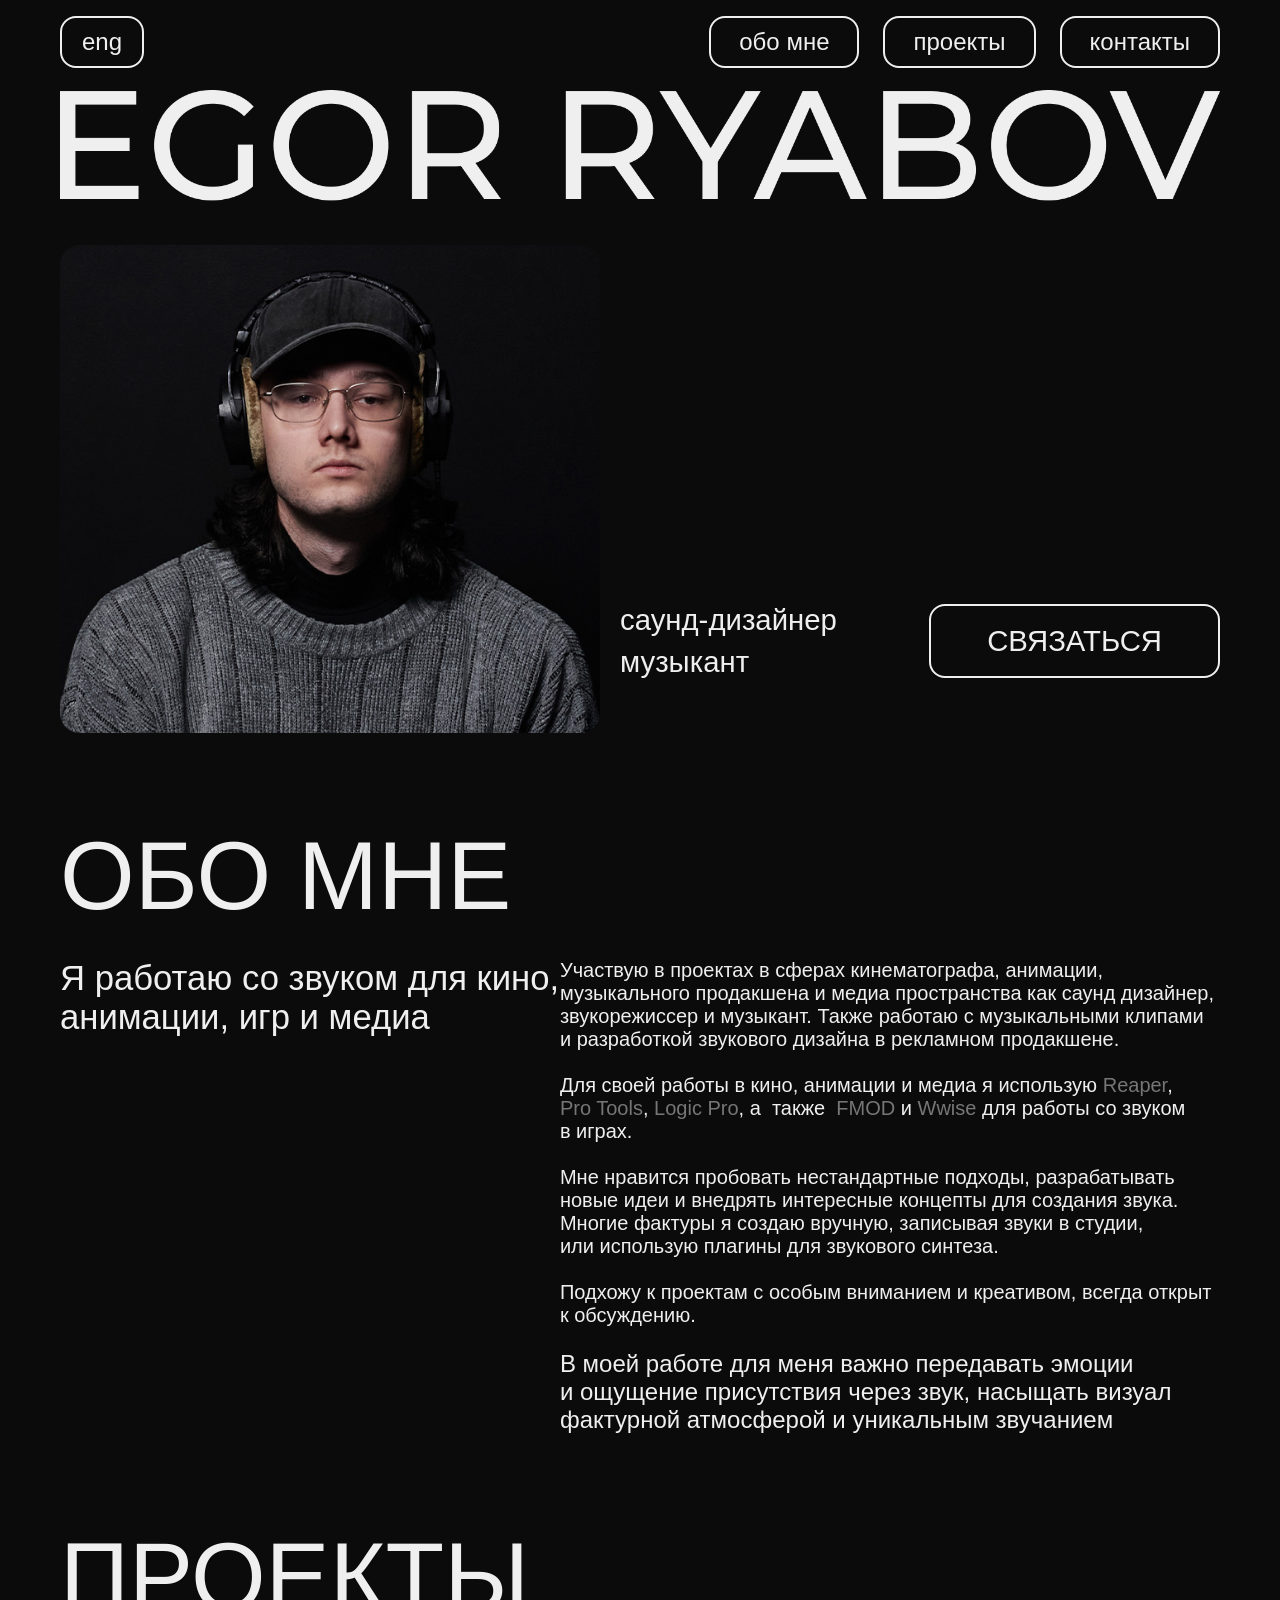
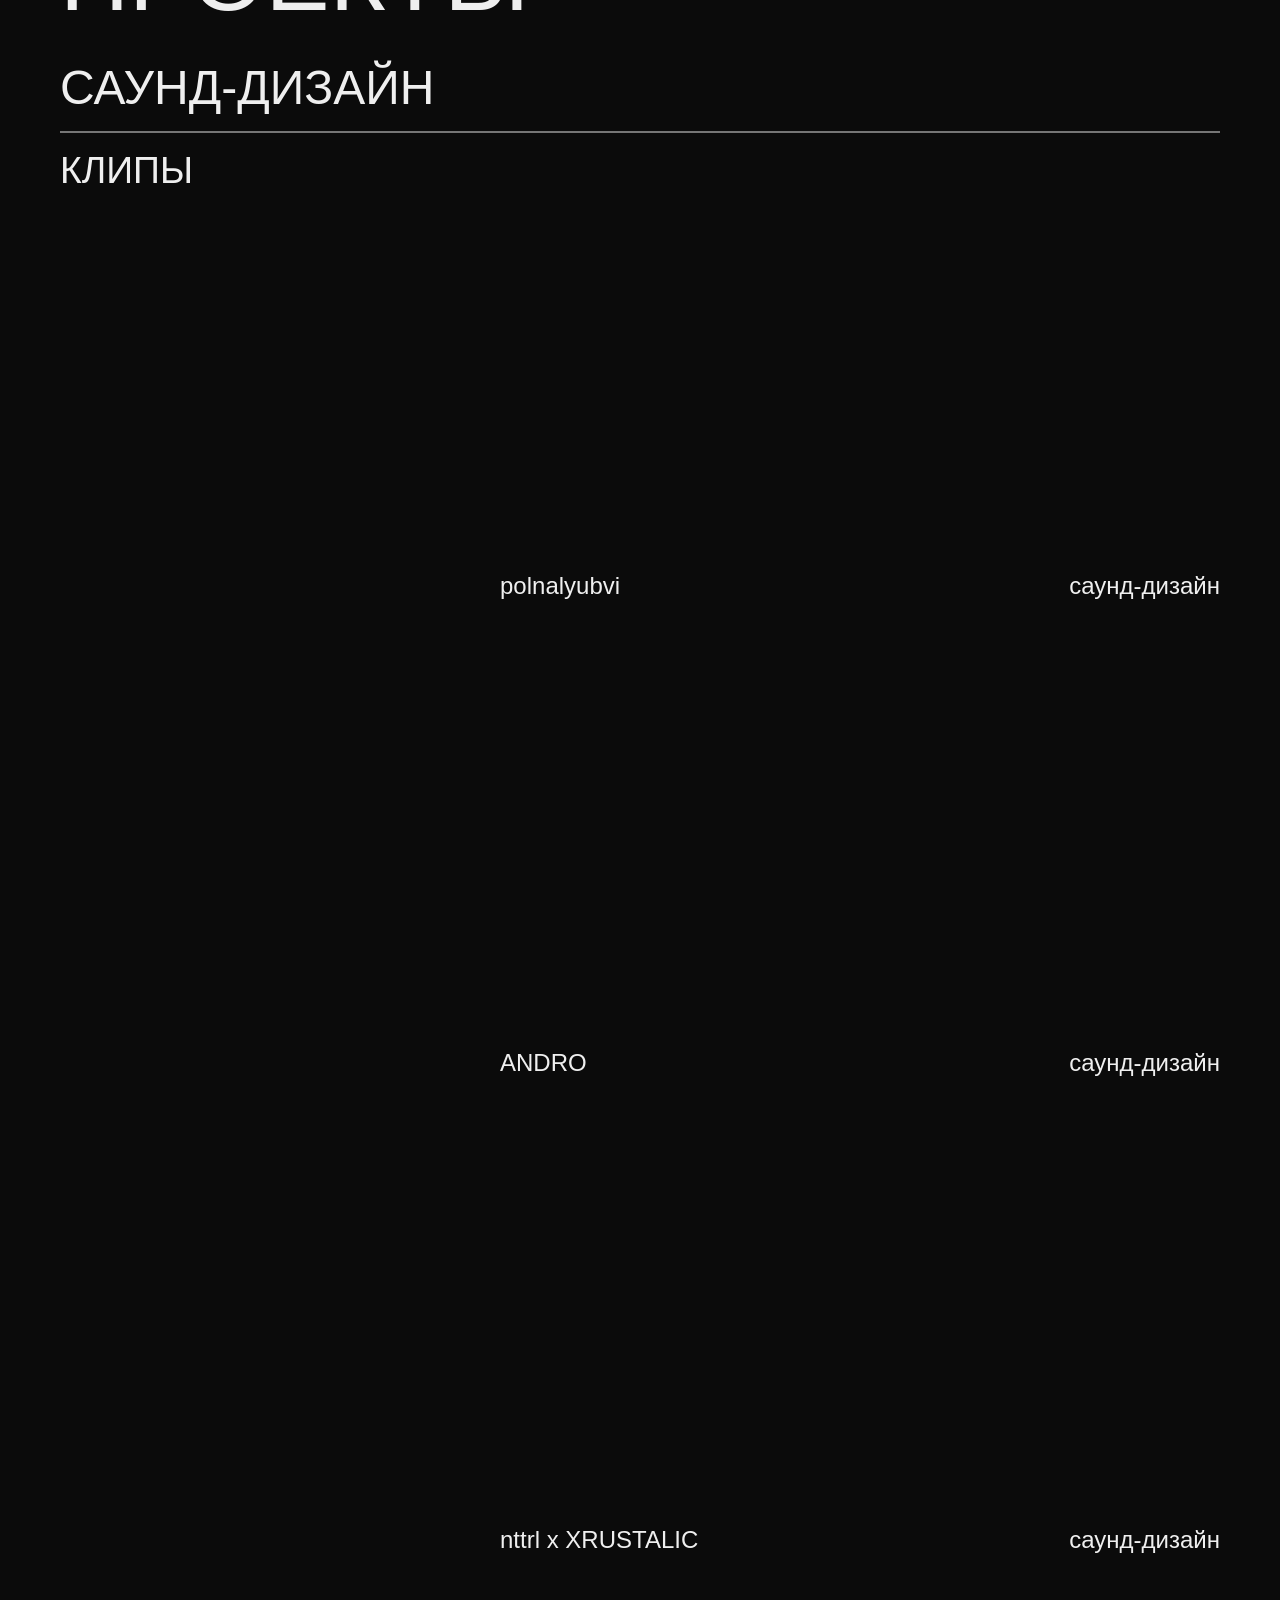
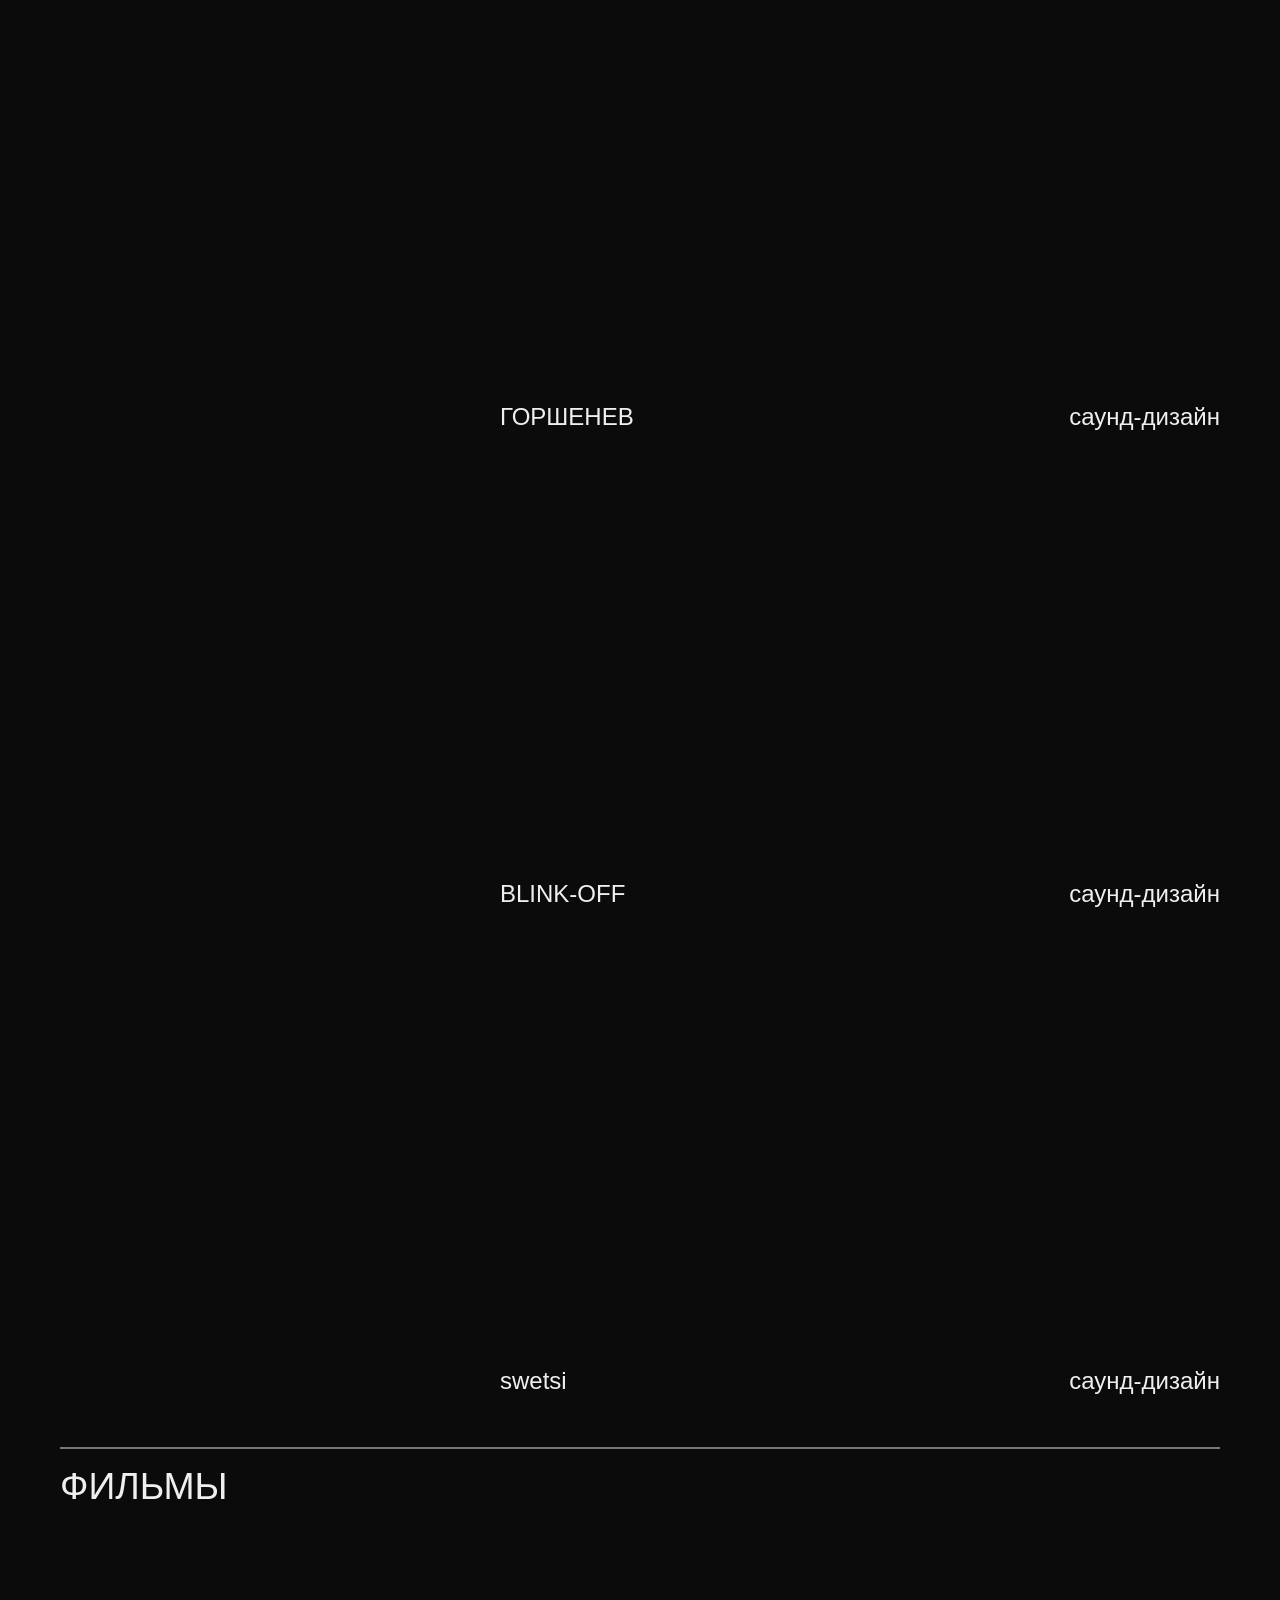
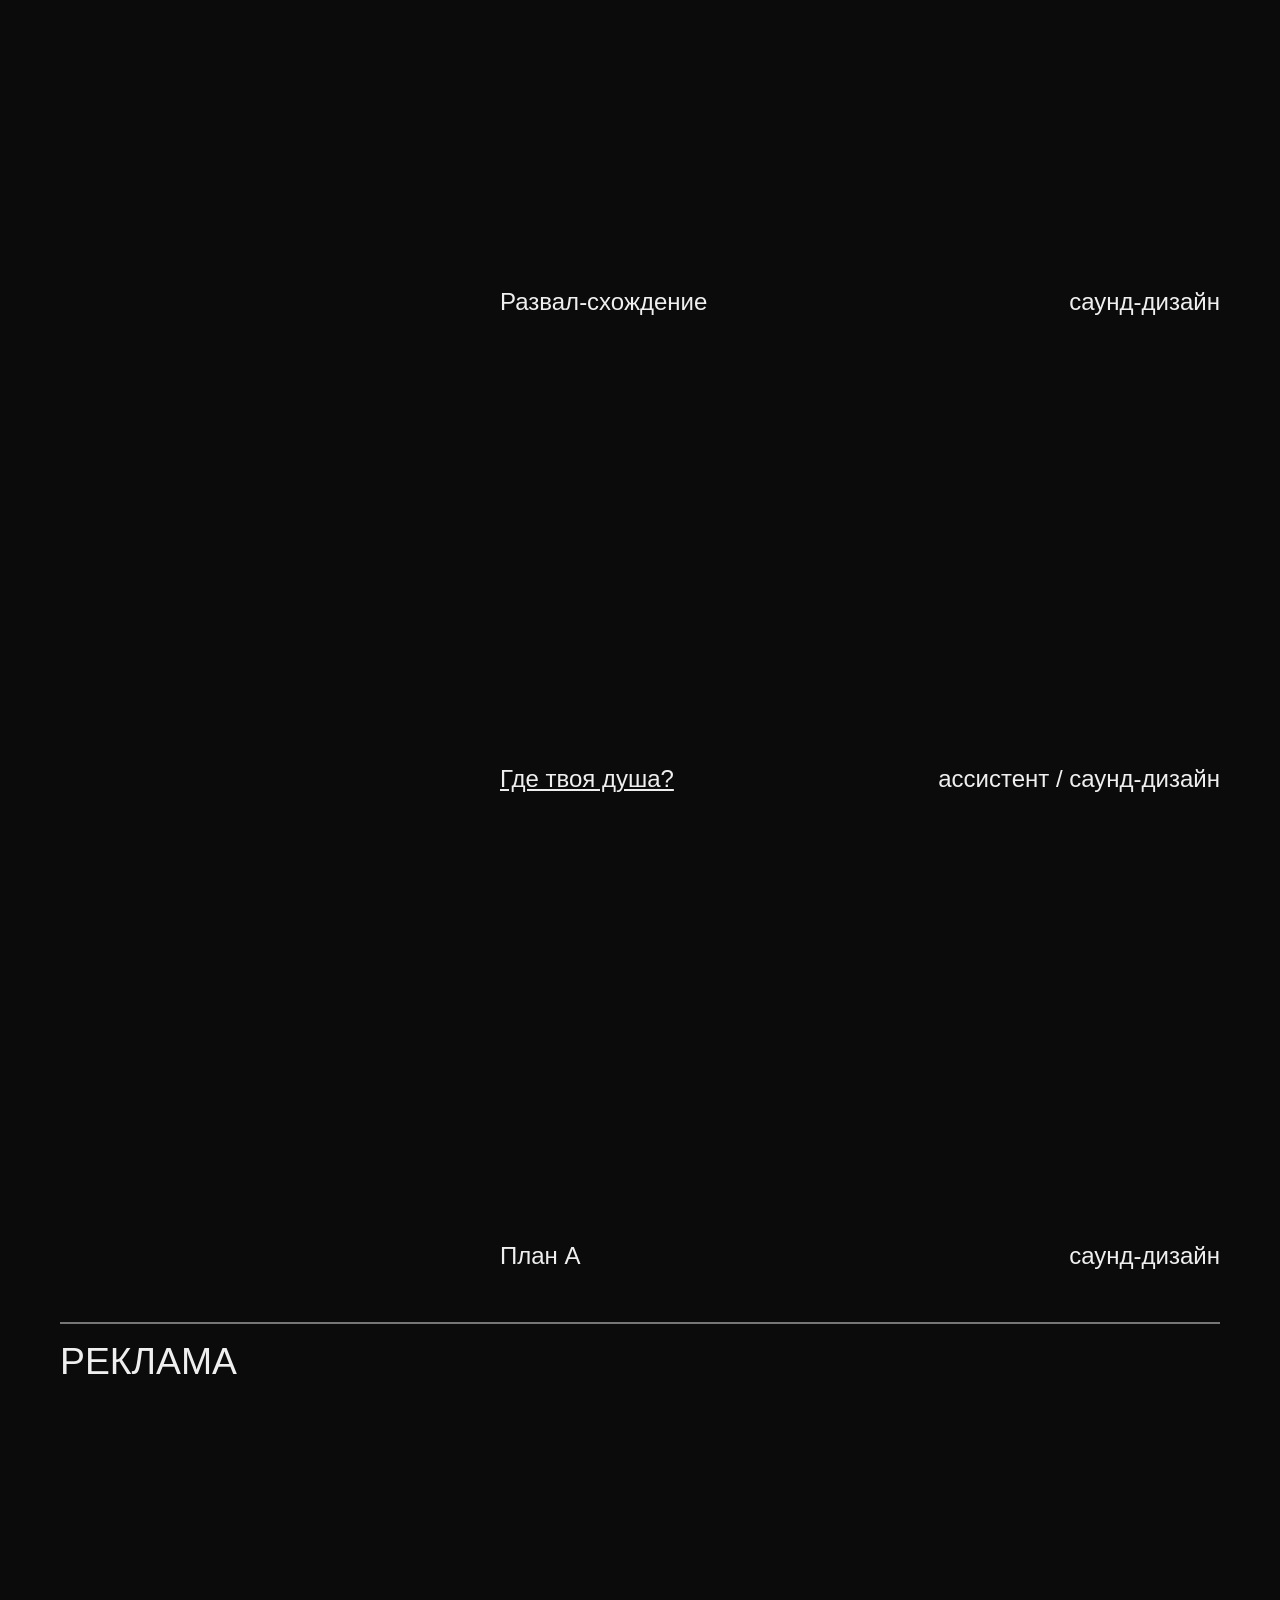
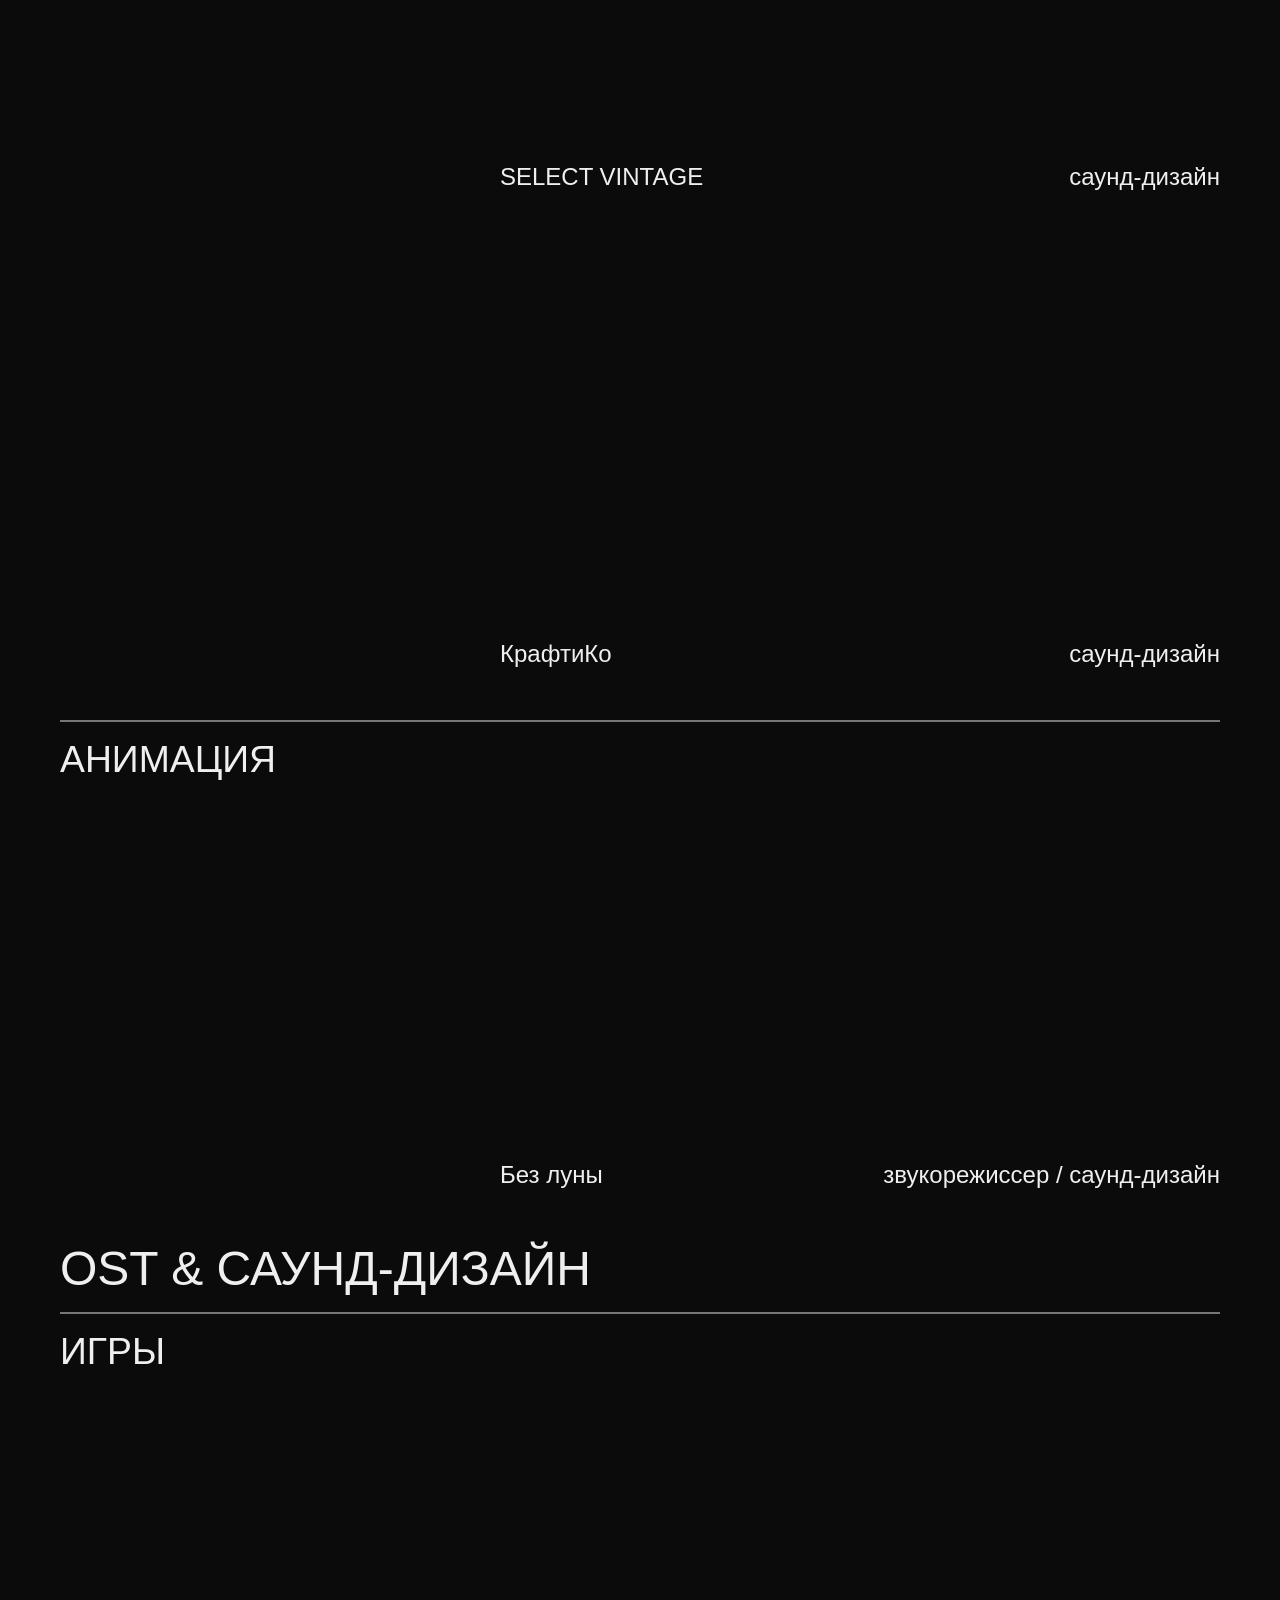
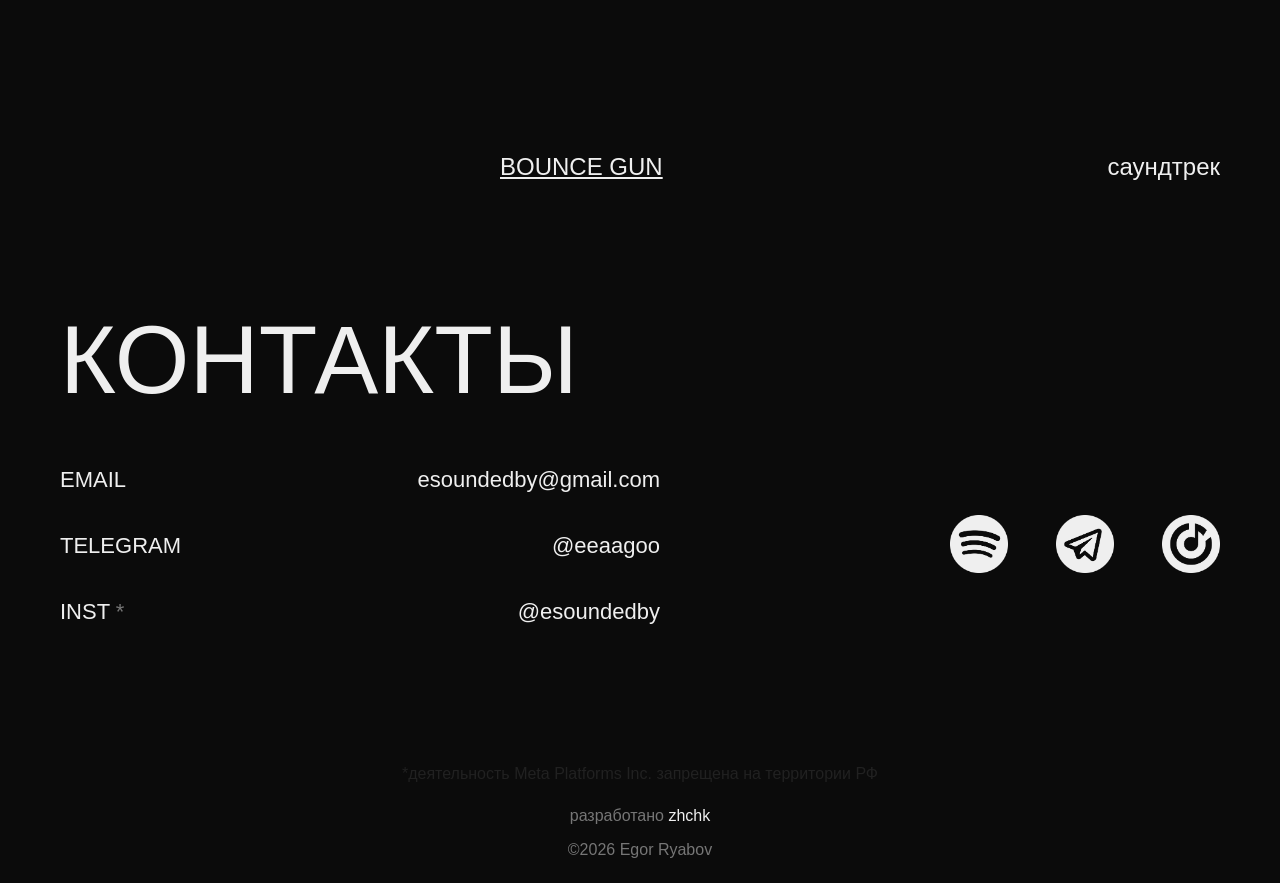
==== commit 4ea7859a: "/" ====
--- a/index.html
+++ b/index.html
@@ -81,7 +81,7 @@
 						<!-- Второй абзац (весь текст, который нужно центрировать) -->
 						<div class="text3"><br>Для своей работы в&nbsp;кино, анимации и&nbsp;медиа я&nbsp;использую <span style="color: #767676;"> Reaper</span>, <span style="color: #767676;">Pro&nbsp;Tools</span>, <span style="color: #767676;">Logic&nbsp;Pro</span>, а&nbsp; также&nbsp;<span style="color: #767676;"> FMOD</span>&nbsp;и&nbsp;<span style="color: #767676;">Wwise</span> для&nbsp;работы со&nbsp;звуком в&nbsp;играх. <br> 
 						<br>
-						Мне нравится пробовать нестандартные подходы, разрабатывать новые идеи и&nbsp;внедрять интересные концепты для&nbsp;создания звука. Многие фактуры я&nbsp;создаю вручную в&nbsp;студии или&nbsp;использую плагины для&nbsp;звукового синтеза. <br>
+						Мне нравится пробовать нестандартные подходы, разрабатывать новые идеи и&nbsp;внедрять интересные концепты для&nbsp;создания звука. Многие фактуры я&nbsp;создаю вручную, записывая звуки в&nbsp;студии, или&nbsp;использую плагины для&nbsp;звукового синтеза.<br>
 						<br>
 						Подхожу к&nbsp;проектам с&nbsp;особым вниманием и&nbsp;креативом, всегда открыт к&nbsp;обсуждению. <br>
 						<br></div>
@@ -190,6 +190,22 @@
 								<div class="text-left">BLINK-OFF</div>
 								<div class="text-right">саунд-дизайн</div>
 							</div>
+					
+					
+					
+							<div class="video-container fade-in-item" style="margin-top:10px;">
+								<iframe
+										src="https://vk.com/video_ext.php?oid=-2000138965&id=145138965&hd=4"
+										allow="autoplay; encrypted-media; fullscreen; picture-in-picture; screen-wake-lock;"
+										frameborder="0"
+										allowfullscreen>
+								</iframe>
+							</div>
+
+							<div class="video-names fade-in-item delay-1">
+								<div class="text-left">swetsi</div>
+								<div class="text-right">саунд-дизайн</div>
+							</div>
 				</div>
 			</div>
 		</div>
@@ -229,7 +245,7 @@
 
 							<div class="video-names fade-in-item delay-2">
 								<div class="text-left"> <a href="https://www.kinopoisk.ru/film/7484388/?utm_referrer=www.google.com" target="_blank" rel="noopener noreferrer">Где твоя душа?</a></div>
-								<div class="text-right">саунд-дизайн</div>
+								<div class="text-right">ассистент / саунд-дизайн</div>
 							</div>
 					
 					
@@ -244,7 +260,7 @@
 
 							<div class="video-names fade-in-item delay-2">
 								<div class="text-left">План А</div>
-								<div class="text-right">ассистент / саунд&nbsp;-дизайн</div>
+								<div class="text-right">саунд-дизайн</div>
 							</div>
 				</div>
 			</div>
@@ -312,7 +328,7 @@
 
 							<div class="video-names fade-in-item delay-1">
 								<div class="text-left">Без&nbsp;луны</div>
-								<div class="text-right">звукорежиссер / саунд&nbsp;-дизайн</div>
+								<div class="text-right">звукорежиссер / саунд-дизайн</div>
 							</div>
 				</div>
 			</div>
--- a/css/style.css
+++ b/css/style.css
@@ -128,20 +128,21 @@
 .hero{
 	display: flex;
 	justify-content: flex-start;
-	gap:24px
+	gap:24px;
+	align-items: stretch;
 }
 
 .photo{
-	max-width: 600px;
+	max-width: 600px; 
 	width: 100%;
-	height: auto;
+	height: 100%; /* Меняем auto на 100% */
 	position: relative;
-	max-height: 600px;
+	/* max-height: 600px; - удаляем */
 	margin: 0 auto;
-	aspect-ratio: 600 / 600;
+	/* aspect-ratio: 600 / 600; - удаляем */
 	border-radius: 24px;
 	overflow: hidden;
-	object-fit: cover;
+	object-fit: cover; /* Оставляем, чтобы фото не сжималось */
 }
 
 .video-btn-words {
@@ -173,8 +174,8 @@
 .words-button-container {
     display: flex;
     justify-content: space-between; 
-    align-items: center; 
-    gap: 32px;
+    align-items: center;
+	max-width: 800px;
     width: 100%;
 }
 
@@ -184,6 +185,8 @@
     text-align: left;
     gap: 8px;
     flex: 1;
+	max-width: 300px;
+	width: 100%
 }
 
 .text1 {
@@ -447,6 +450,13 @@
     transition-delay: 0.5s;
 }
 
+@media (max-width: 1512px) {
+	.photo{
+		max-height: 512px;
+		height: 100%
+	}
+}
+
 /* Адаптив для экранов до 1440px */
 @media (max-width: 1440px) {
     body {
@@ -521,7 +531,7 @@
     }
     
     .words-button-container {
-        gap: 28px;
+        justify-content: space-between
     }
     
     .text1 {
@@ -580,6 +590,13 @@
     footer {
         margin-top: 140px;
     }
+}
+
+@media (max-width: 1366px) {
+	.photo{
+		max-height: 488px;
+		height: 100%
+	}
 }
 
 /* Адаптив для планшетов в горизонтальном виде (1194px) */
@@ -636,8 +653,9 @@
     
     .photo {
         max-width: 480px;
-        max-height: 480px;
+        max-height: 432px;
         border-radius: 20px;
+		height: 100%
     }
     
     .video-btn-words {
@@ -656,7 +674,7 @@
     }
     
     .words-button-container {
-        gap: 26px;
+        justify-content: space-between;
     }
     
     .text1 {
@@ -803,7 +821,7 @@
     }
     
     .words-button-container {
-        gap: 20px;
+        justify-content: space-between
     }
     
     .text1 {
@@ -942,8 +960,7 @@
         left: 0;
         width: 100vw;
         height: 100vh;
-        background: rgba(11, 11, 11, 0.95);
-        backdrop-filter: blur(5px);
+        background: #0B0B0B;
         z-index: 20;
         flex-direction: column;
         justify-content: center;
@@ -1068,13 +1085,15 @@
     
     .words-button-container {
         flex-direction: row;
-        gap: 16px;
+        justify-content: space-between;
         align-items: center;
     }
     
     .words {
         text-align: left;
         gap: 4px;
+		max-width: 300px;
+		width: 100%
     }
     
     .text1 {
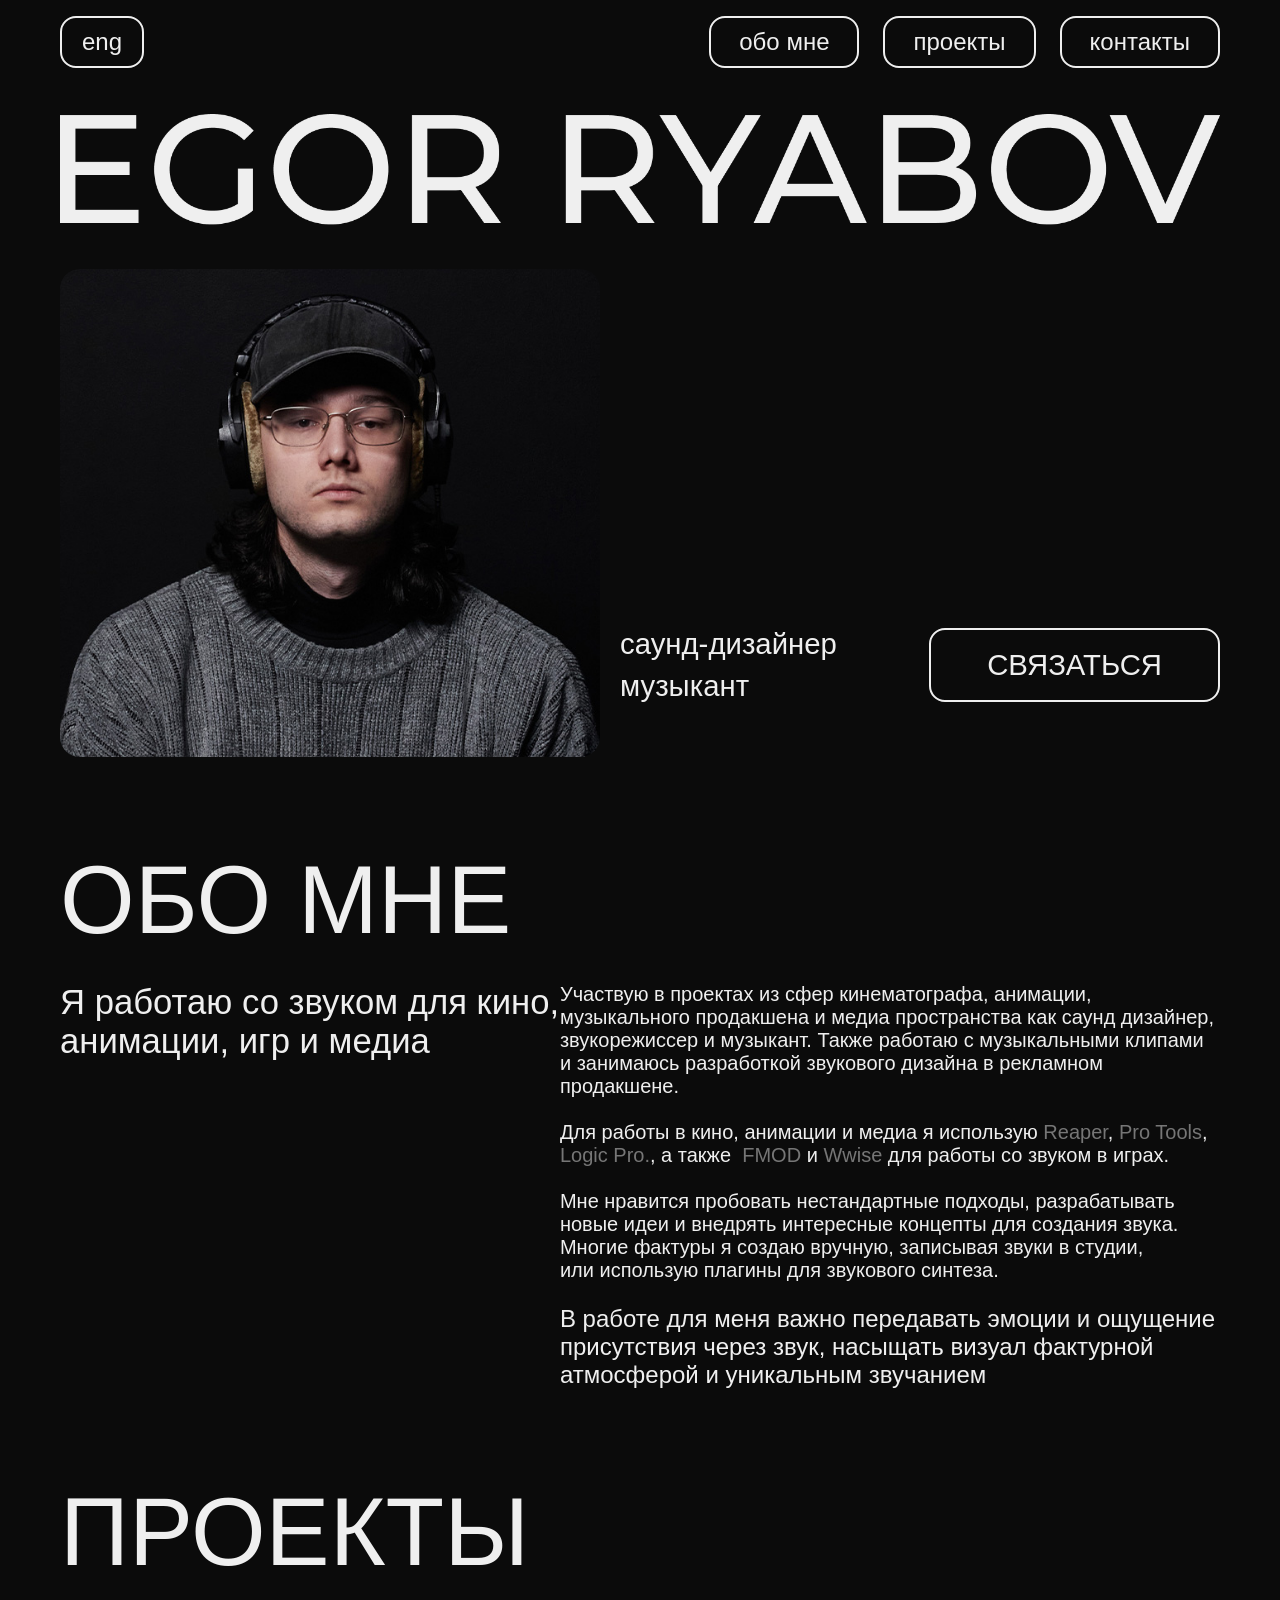
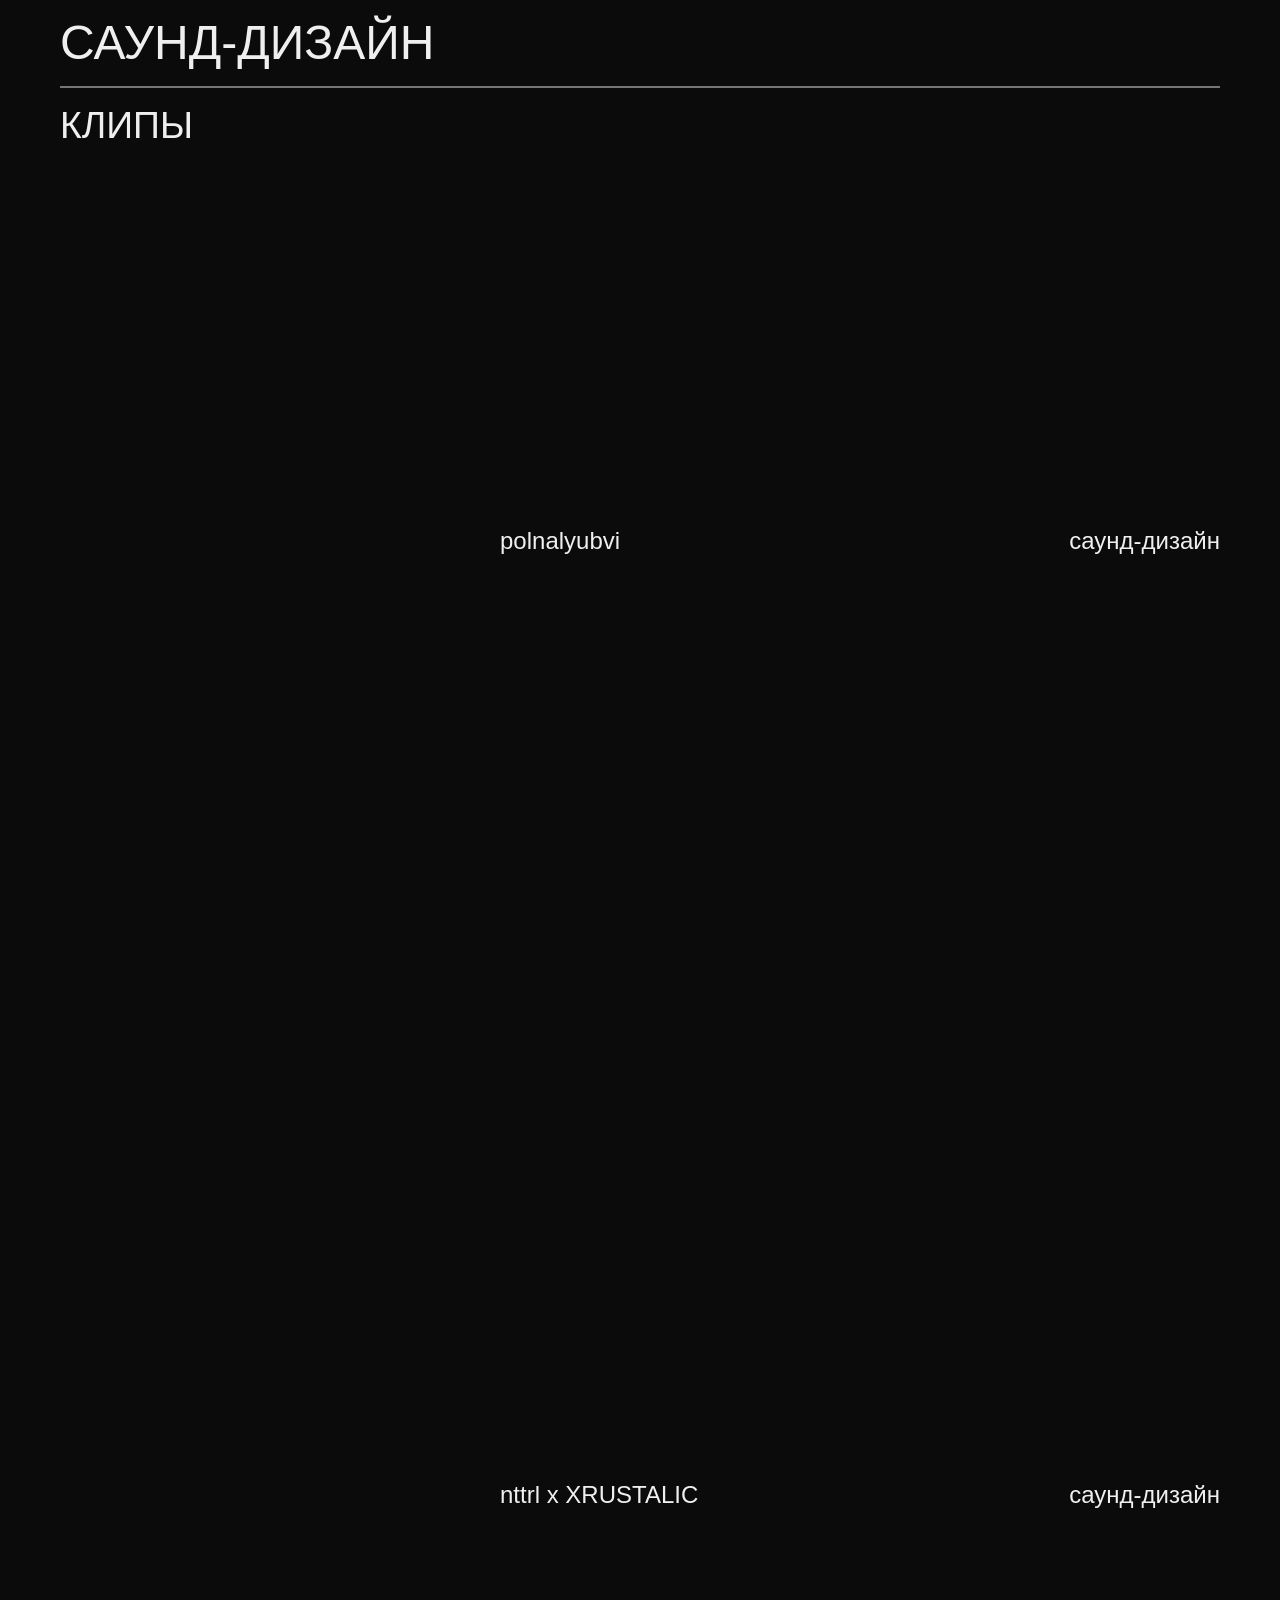
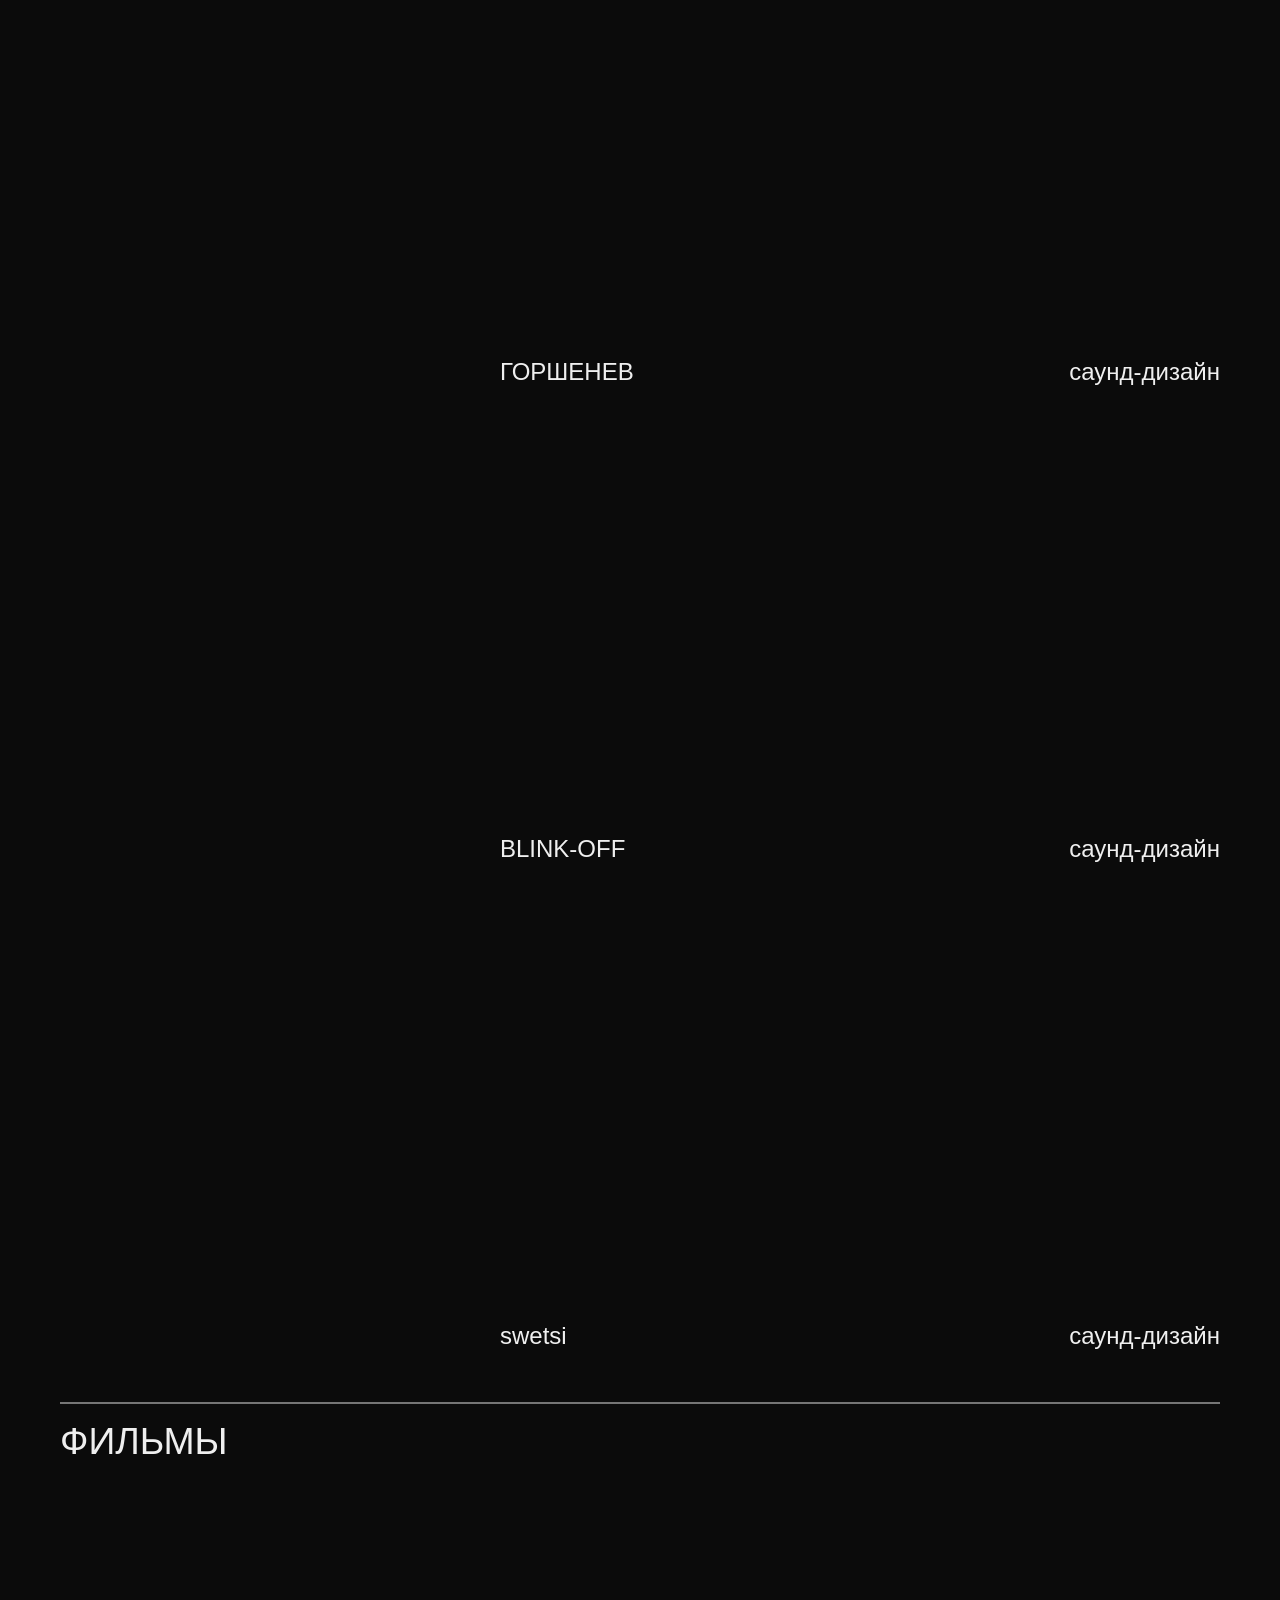
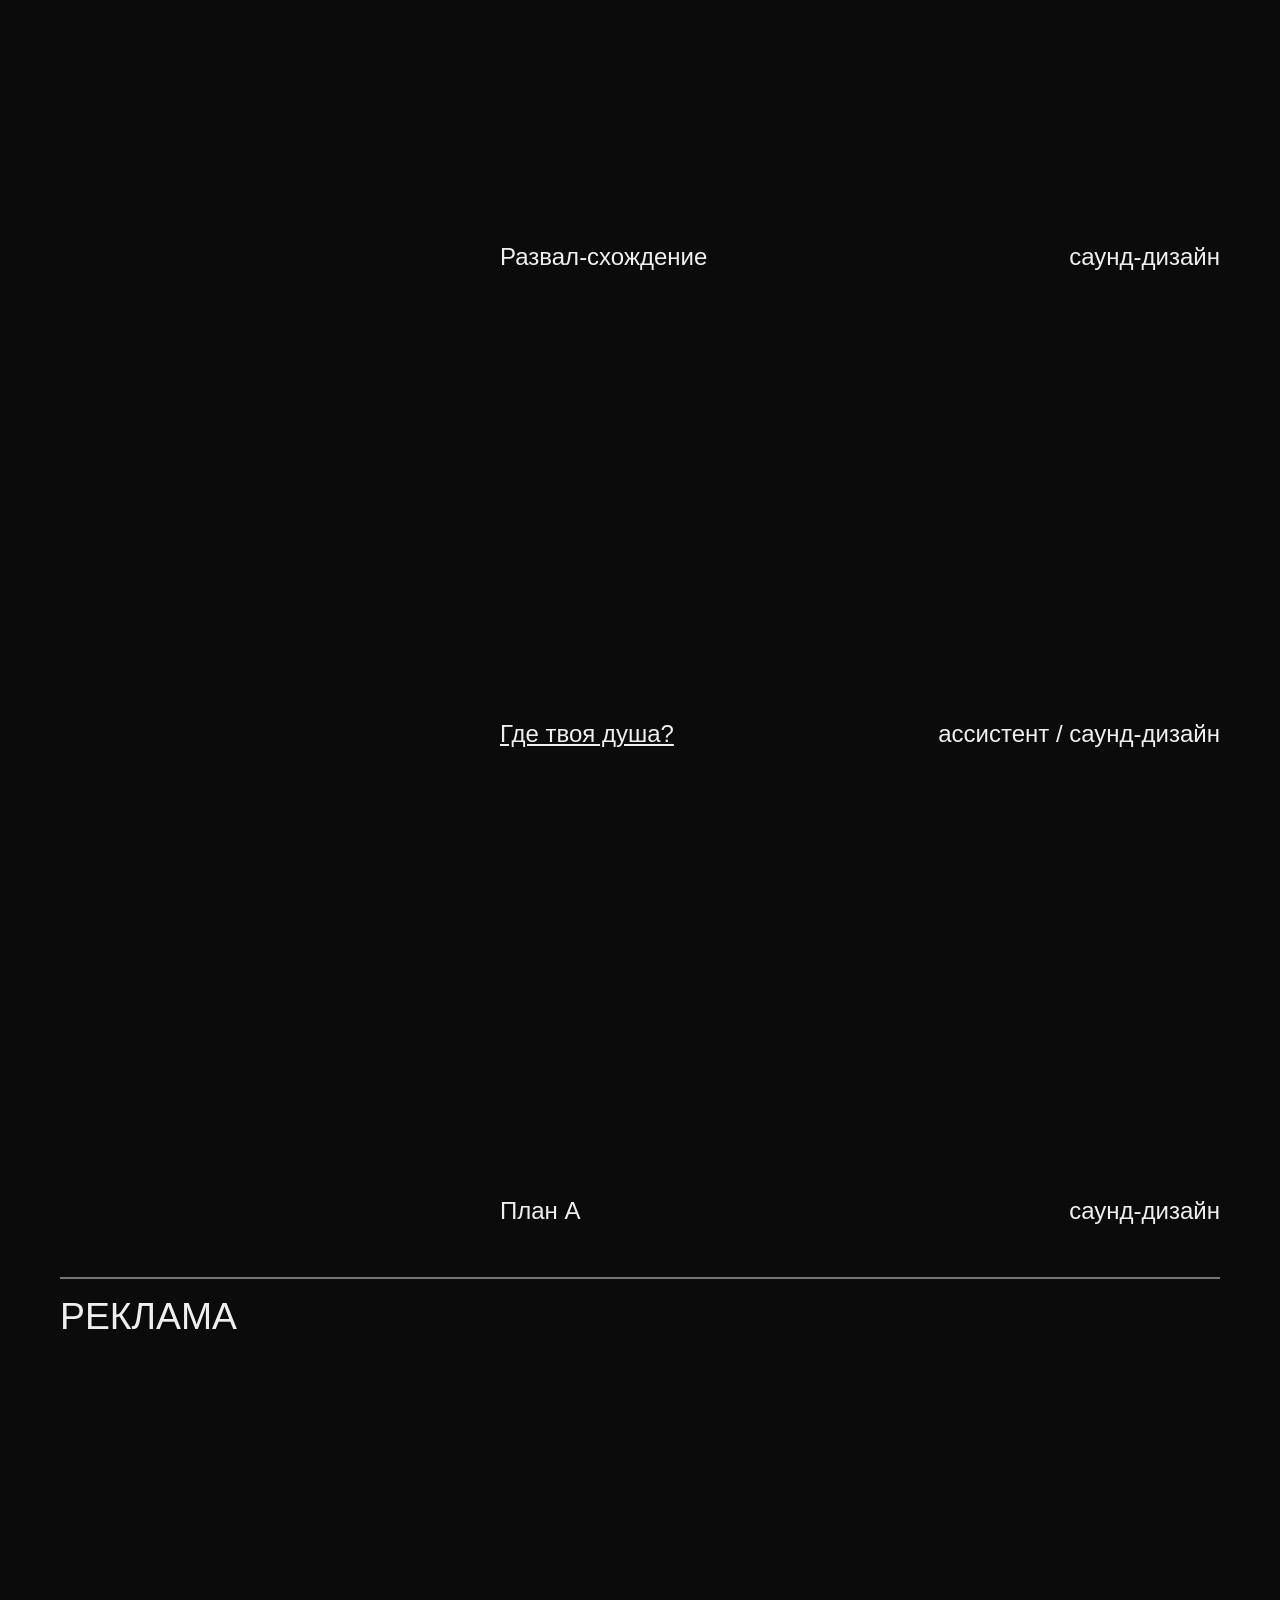
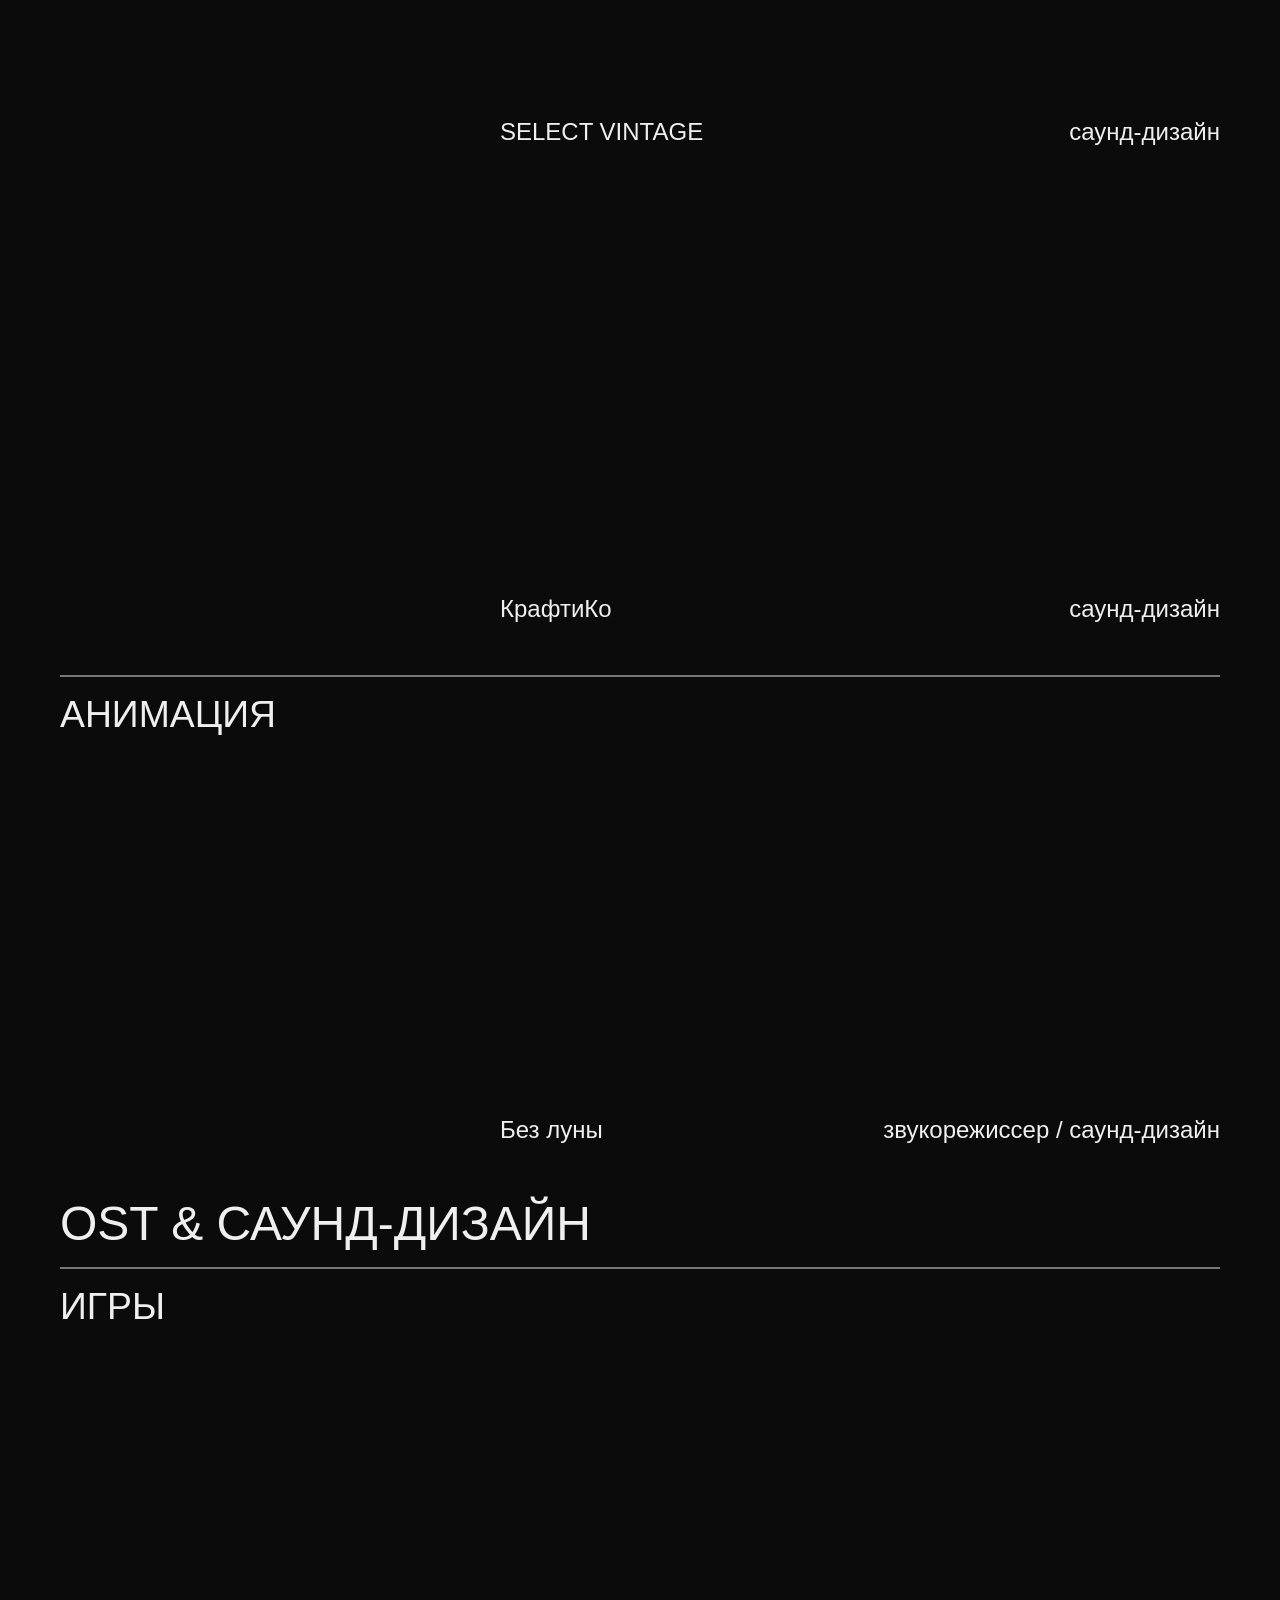
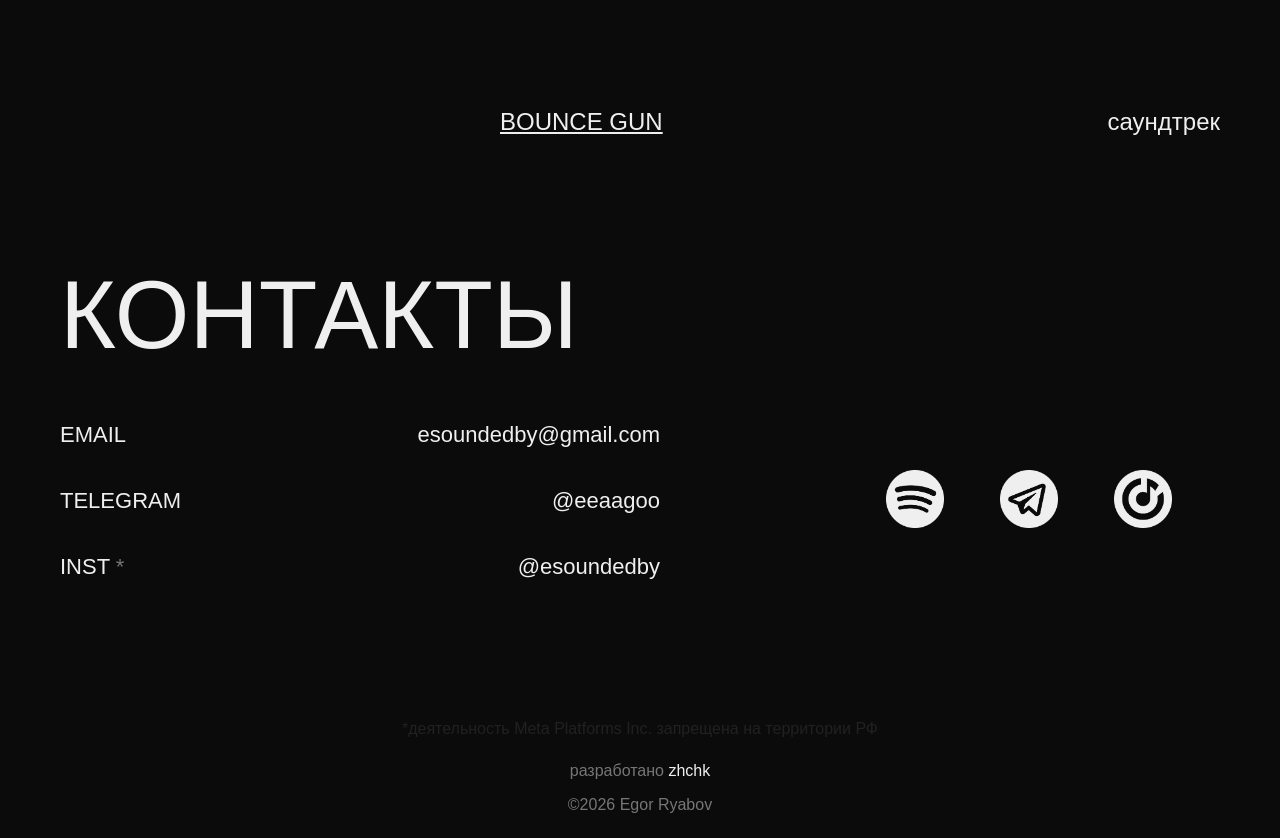
==== commit a03fbe5c: ":)" ====
--- a/index.html
+++ b/index.html
@@ -16,14 +16,14 @@
         	eng
     	</a>
 		
-		<!-- Десктопная навигация -->
+		
 		<div class="navig-btn desktop-nav">
 			<button class="nav-btn" onclick="document.getElementById('about').scrollIntoView({behavior: 'smooth'})">обо мне</button>
 			<button class="nav-btn" onclick="document.getElementById('projects').scrollIntoView({behavior: 'smooth'})">проекты</button>
 			<button class="nav-btn" onclick="document.getElementById('contact').scrollIntoView({behavior: 'smooth'})">контакты</button>
 		</div>
 		
-		<!-- Мобильное бургер-меню -->
+		
 		<div class="mobile-nav">
 			<button class="burger-btn" id="burgerBtn">
 				<span></span>
@@ -64,7 +64,7 @@
             </div>
 		</div>
 		
-		<!-- Якорь для ABOUT ME -->
+		
 		<div id="about"></div>
 		<div class="zagol"> ОБО МНЕ </div>
 		
@@ -73,30 +73,29 @@
 				<div class="text2">Я работаю со звуком для&nbsp;кино, анимации, игр&nbsp;и&nbsp;медиа</div>
 				
 				<div class="text-conteiner">
-					<!-- Первый абзац - всегда виден, на мобильных по центру -->
-					<div class="text3 first-paragraph">Участвую в&nbsp;проектах в&nbsp;сферах кинематографа, анимации, музыкального продакшена и&nbsp;медиа пространства как&nbsp;саунд дизайнер, звукорежиссер и&nbsp;музыкант. Также&nbsp;работаю с&nbsp;музыкальными клипами и&nbsp;разработкой звукового дизайна в&nbsp;рекламном продакшене.</div>
-					
-					<!-- Контейнер для всего скрытого текста -->
+					
+					<div class="text3 first-paragraph">Участвую в&nbsp;проектах из&nbsp;сфер кинематографа, анимации, музыкального продакшена и&nbsp;медиа пространства как&nbsp;саунд дизайнер, звукорежиссер и&nbsp;музыкант. Также&nbsp;работаю с&nbsp;музыкальными клипами и&nbsp;занимаюсь разработкой звукового дизайна в&nbsp;рекламном продакшене.</div>
+					
+					
 					<div class="more-text-container" id="moreText">
-						<!-- Второй абзац (весь текст, который нужно центрировать) -->
-						<div class="text3"><br>Для своей работы в&nbsp;кино, анимации и&nbsp;медиа я&nbsp;использую <span style="color: #767676;"> Reaper</span>, <span style="color: #767676;">Pro&nbsp;Tools</span>, <span style="color: #767676;">Logic&nbsp;Pro</span>, а&nbsp; также&nbsp;<span style="color: #767676;"> FMOD</span>&nbsp;и&nbsp;<span style="color: #767676;">Wwise</span> для&nbsp;работы со&nbsp;звуком в&nbsp;играх. <br> 
+						
+						<div class="text3"><br>Для работы в кино, анимации и&nbsp;медиа я&nbsp;использую <span style="color: #767676;"> Reaper</span>, <span style="color: #767676;">Pro&nbsp;Tools</span>, <span style="color: #767676;">Logic&nbsp;Pro.</span>, а&nbsp;также&nbsp;<span style="color: #767676;"> FMOD</span>&nbsp;и&nbsp;<span style="color: #767676;">Wwise</span> для&nbsp;работы со&nbsp;звуком в&nbsp;играх. <br> 
 						<br>
 						Мне нравится пробовать нестандартные подходы, разрабатывать новые идеи и&nbsp;внедрять интересные концепты для&nbsp;создания звука. Многие фактуры я&nbsp;создаю вручную, записывая звуки в&nbsp;студии, или&nbsp;использую плагины для&nbsp;звукового синтеза.<br>
-						<br>
-						Подхожу к&nbsp;проектам с&nbsp;особым вниманием и&nbsp;креативом, всегда открыт к&nbsp;обсуждению. <br>
-						<br></div>
-					
-						<!-- Последний абзац (тоже центрируется) -->
-						<div class="text4">В моей работе для меня важно передавать эмоции и&nbsp;ощущение присутствия через звук, насыщать визуал фактурной атмосферой и&nbsp;уникальным звучанием</div>
+							<br>
+						</div>
+					
+						
+						<div class="text4">В работе для&nbsp;меня важно передавать эмоции и&nbsp;ощущение присутствия через&nbsp;звук, насыщать визуал фактурной атмосферой и&nbsp;уникальным звучанием</div>
 					</div>
 					
-					<!-- Кнопка "читать больше" -->
+					
 					<button class="read-more-btn" id="readMoreBtn">читать больше</button>
 				</div>
 				
 		</div>
 		
-		<!-- Якорь для PROJECTS -->
+		
 		<div id="projects"></div>
 		<div class="zagol"> ПРОЕКТЫ </div>
 		
@@ -364,7 +363,7 @@
 			</div>
 		</div>
 		
-		<!-- Якорь для CONTACT ME -->
+		
 		<div id="contact"></div>
 		<div class="zagol">КОНТАКТЫ</div>
 		
--- a/css/style.css
+++ b/css/style.css
@@ -1,17 +1,25 @@
 @charset "utf-8";
 @font-face {
-font-family: "Montserrat";  
-src: url("font/Montserrat-Regular.ttf") format("truetype"); 
-font-style: normal; 
-font-weight: 400;
- }
+    font-family: "Montserrat";
+    src: local("Montserrat Regular"),
+         local("Montserrat-400"),
+         url("font/Montserrat-Regular.woff2") format("woff2"),
+         url("font/Montserrat-Regular.woff") format("woff"),
+         url("font/Montserrat-Regular.ttf") format("truetype");
+    font-style: normal;
+    font-weight: 400;
+}
 
 @font-face {
-font-family: "Montserrat";  
-src: url("font/Montserrat-Medium.ttf") format("truetype"); 
-font-style: normal; 
-font-weight: 500;
- }
+    font-family: "Montserrat";
+    src: local("Montserrat Medium"),
+         local("Montserrat-500"),
+         url("font/Montserrat-Medium.woff2") format("woff2"),
+         url("font/Montserrat-Medium.woff") format("woff"),
+         url("font/Montserrat-Medium.ttf") format("truetype");
+    font-style: normal;
+    font-weight: 500;
+}
 
 html {
     scroll-behavior: smooth;
@@ -25,10 +33,10 @@
 	width: 100%;
 	text-align: center; 
 	margin: 0 auto;
-	padding-top: 100px; /* Увеличено для фиксированного меню */
-}
-
-/* ===== СКРЫВАЮЩЕЕСЯ МЕНЮ ===== */
+	padding-top: 100px; 
+}
+
+
 .header-conteiner{
 	display: flex; 
     justify-content: space-between; 
@@ -38,8 +46,8 @@
     left: 0;
     right: 0;
     z-index: 1000;
-    background: transparent; /* Прозрачный фон */
-    padding: 20px 80px; /* Отступы как в main-container */
+    background: transparent; 
+    padding: 20px 80px; 
     margin-bottom: 0;
     transition: transform 0.3s ease;
     max-width: 1600px;
@@ -50,7 +58,7 @@
     pointer-events: auto;
 }
 
-/* Состояние, когда меню скрыто */
+
 .header-conteiner.header-hidden {
     transform: translateY(-100%);
 }
@@ -107,7 +115,7 @@
     color: #0B0B0B; 
 }
 
-/* Скрываем мобильное меню на десктопе */
+
 .mobile-nav {
     display: none;
 }
@@ -122,7 +130,8 @@
 .name{
 	max-width: 1600px;
 	width: 100%;
-	margin-bottom: 48px
+	margin-bottom: 48px;
+	margin-top: 24px
 }
 
 .hero{
@@ -135,14 +144,12 @@
 .photo{
 	max-width: 600px; 
 	width: 100%;
-	height: 100%; /* Меняем auto на 100% */
+	height: 100%; 
 	position: relative;
-	/* max-height: 600px; - удаляем */
 	margin: 0 auto;
-	/* aspect-ratio: 600 / 600; - удаляем */
 	border-radius: 24px;
 	overflow: hidden;
-	object-fit: cover; /* Оставляем, чтобы фото не сжималось */
+	object-fit: cover;
 }
 
 .video-btn-words {
@@ -230,7 +237,6 @@
 	margin-bottom: 32px
 }
 
-/* Якоря для навигации */
 #about, #projects, #contact {
     scroll-margin-top: 100px;
 }
@@ -240,7 +246,7 @@
 	align-content: center;
 	flex-direction: column;
 	max-width: 800px;
-	width: 100%
+	width: 100%;
 }
 
 .text2{
@@ -262,17 +268,17 @@
 	text-align:left;
 }
 
-/* Скрываем дополнительный текст на мобильных */
+
 .hidden-mobile {
     display: block;
 }
 
-/* Стили для мобильной версии */
+
 .read-more-btn {
     display: none;
 }
 
-/* Контейнер для скрытого текста (оба абзаца) */
+
 .more-text-container {
     display: block;
 }
@@ -390,7 +396,7 @@
 
 .conteiner-icons {
   display: flex;
-  gap: 56px;
+  gap: 64px;
   align-items: center;
   justify-content: flex-end;
   flex-shrink: 0;
@@ -417,7 +423,7 @@
 	color: #767676;
 }
 
-/* Анимации для появления элементов */
+
 .fade-in-item {
     opacity: 0;
     transform: translateY(30px);
@@ -429,7 +435,7 @@
     transform: translateY(0);
 }
 
-/* Задержки для каскадного появления */
+
 .delay-1 {
     transition-delay: 0.1s;
 }
@@ -455,9 +461,26 @@
 		max-height: 512px;
 		height: 100%
 	}
-}
-
-/* Адаптив для экранов до 1440px */
+	
+	.text-conteiner{
+		max-width: 713px;
+		width: 100%
+	}
+}
+
+@media (max-width: 1512px) {
+	.photo{
+		max-height: 512px;
+		height: 100%
+	}
+	
+	.text-conteiner{
+		max-width: 713px;
+		width: 100%
+	}
+}
+
+
 @media (max-width: 1440px) {
     body {
         padding-top: 90px;
@@ -579,7 +602,8 @@
     }
     
     .conteiner-icons {
-        gap: 48px;
+        gap: 56px;
+		margin-right: 48px
     }
     
     .icons {
@@ -599,7 +623,7 @@
 	}
 }
 
-/* Адаптив для планшетов в горизонтальном виде (1194px) */
+
 @media (max-width: 1194px) {
     body {
         padding-top: 80px;
@@ -723,7 +747,8 @@
     }
     
     .conteiner-icons {
-        gap: 24px;
+        gap: 56px;
+		margin-right: 40px
     }
     
     .icons {
@@ -740,7 +765,7 @@
     }
 }
 
-/* Адаптив для вертикального планшета (834px) */
+
 @media (max-width: 834px) {
     body {
         padding-top: 70px;
@@ -805,6 +830,10 @@
         border-radius: 16px;
     }
     
+	.text-conteiner{
+		max-width: 415px
+	}
+	
     .video-btn-words {
         gap: 20px;
     }
@@ -816,7 +845,7 @@
     }
     
     .project-block .video-container {
-        max-width: 380px;
+        max-width: 415px;
         aspect-ratio: 380 / 214;
     }
     
@@ -837,7 +866,8 @@
     
     .text2 {
         font-size: 18pt;
-        max-width: 400px;
+        max-width: 320px;
+		margin-right: 20px
     }
     
     .text3 {
@@ -849,7 +879,7 @@
     }
     
     .video-names {
-        max-width: 380px;
+        max-width: 415px;
         margin-bottom: 28px;
     }
     
@@ -882,7 +912,7 @@
     }
     
     .conteiner-icons {
-        gap: 24px;
+        gap: 40px;
     }
     
     .icons {
@@ -896,7 +926,7 @@
     }
 }
 
-/* ========== МОБИЛЬНАЯ АДАПТАЦИЯ (до 768px) ========== */
+
 @media (max-width: 768px) {
     body {
         padding-top: 60px;
@@ -907,7 +937,7 @@
         background: transparent;
     }
     
-    /* Бургер-меню */
+   
     .mobile-nav {
         display: block;
         position: relative;
@@ -952,7 +982,7 @@
         transform: translateY(-10px) rotate(-45deg);
     }
     
-    /* ПОЛНОЭКРАННОЕ МЕНЮ */
+   
     .mobile-menu {
         display: none;
         position: fixed;
@@ -1093,7 +1123,7 @@
         text-align: left;
         gap: 4px;
 		max-width: 300px;
-		width: 100%
+		width: 100%;
     }
     
     .text1 {
@@ -1113,7 +1143,7 @@
     
     .about-me {
         flex-direction: column;
-        gap: 16px;
+        gap: 20px;
     }
     
     .text2 {
@@ -1127,7 +1157,7 @@
         font-size: 16px;
         text-align: center;
         line-height: 1.5;
-        margin-bottom: 16px;
+  
     }
     
     .text-conteiner {
@@ -1143,7 +1173,7 @@
     
     .more-text-container .text4 {
         font-size: 16px;
-        margin-top: 16px;
+        margin-top: 0;
         text-align: center;
     }
     
@@ -1188,13 +1218,13 @@
     .contacts {
         gap: 10px;
     }
-    
+	
     .text5 {
         font-size: 16px;
     }
     
     .conteiner-icons {
-        gap: 20px;
+        gap: 32px;
         justify-content: center;
         width: 100%;
     }
@@ -1240,16 +1270,17 @@
     }
     
     .text1 {
-        font-size: 14pt;
+        font-size: 12pt;
     }
     
     .conteiner-icons {
-		margin-top:16px;
-        gap: 24px;
+		margin-top:24px;
+        gap: 32px;
     }
     
     .icons {
         width: 40px;
         height: 40px;
     }
+	
 }
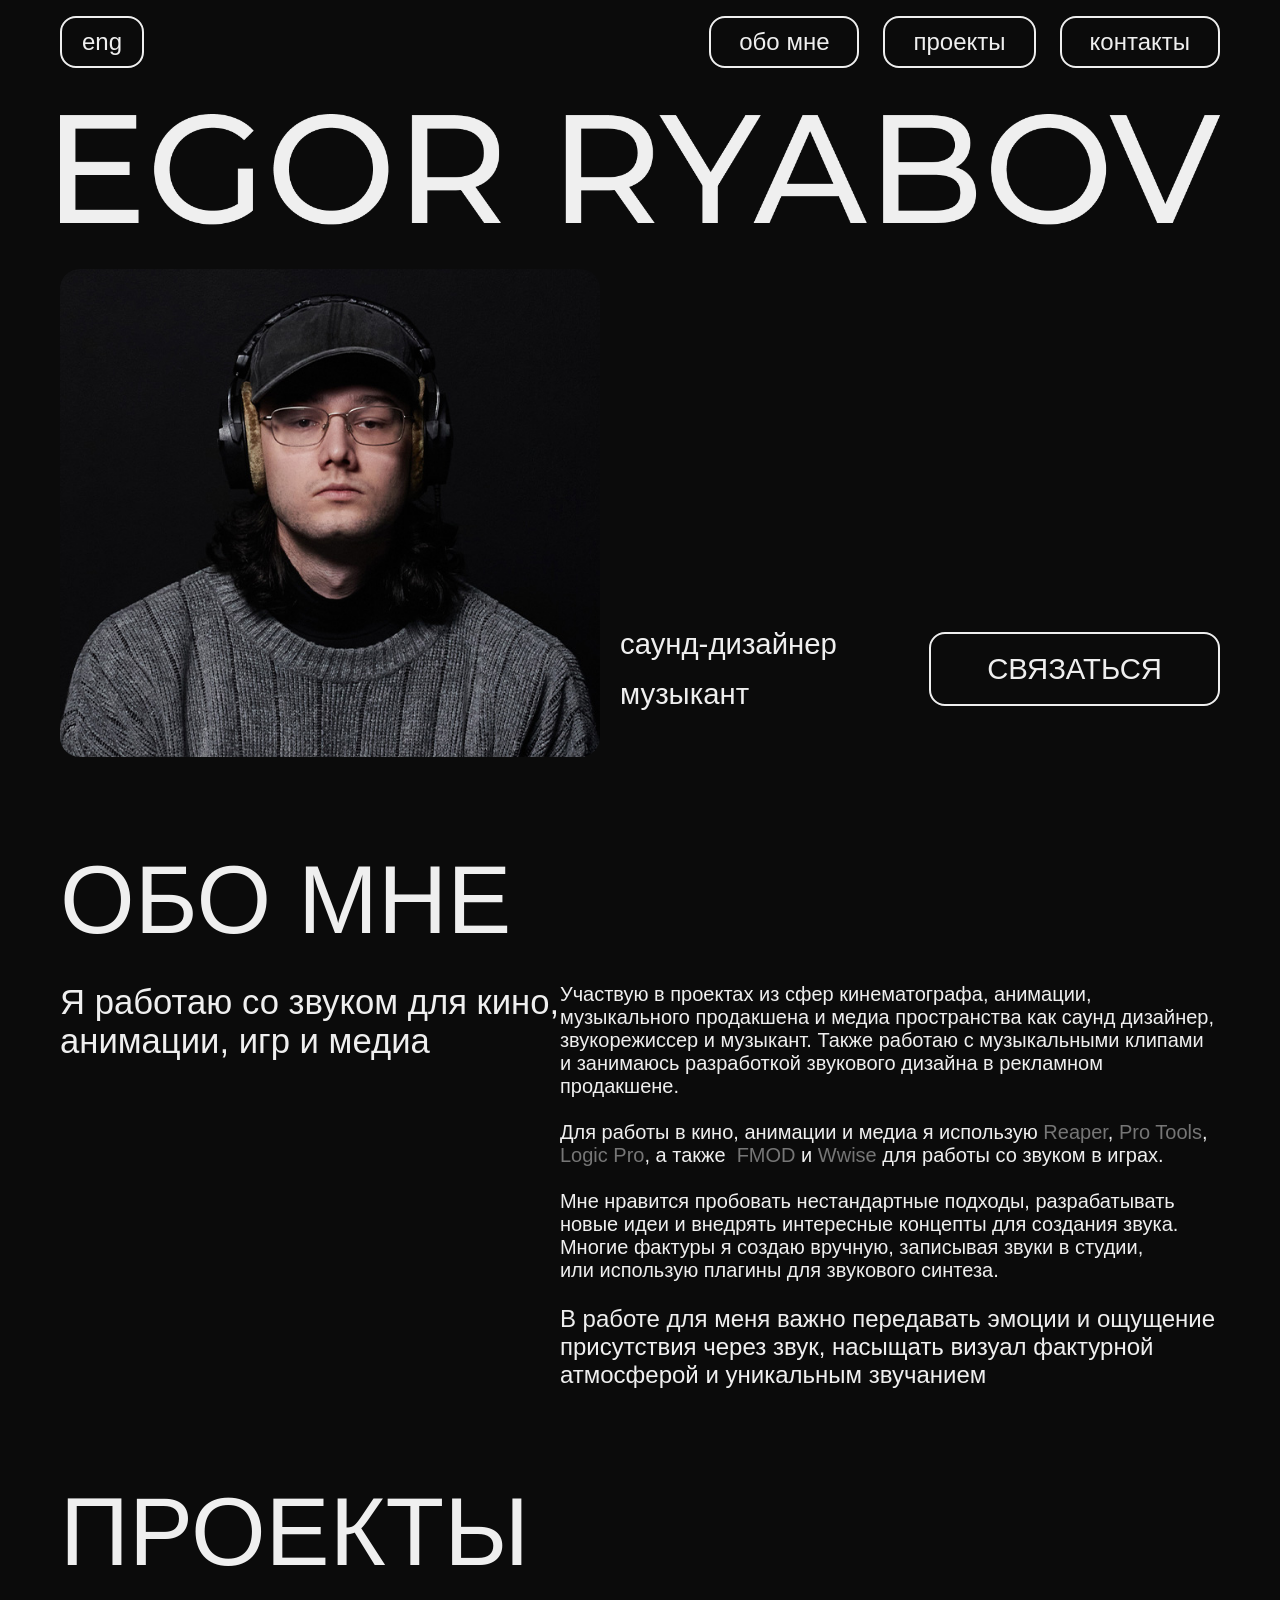
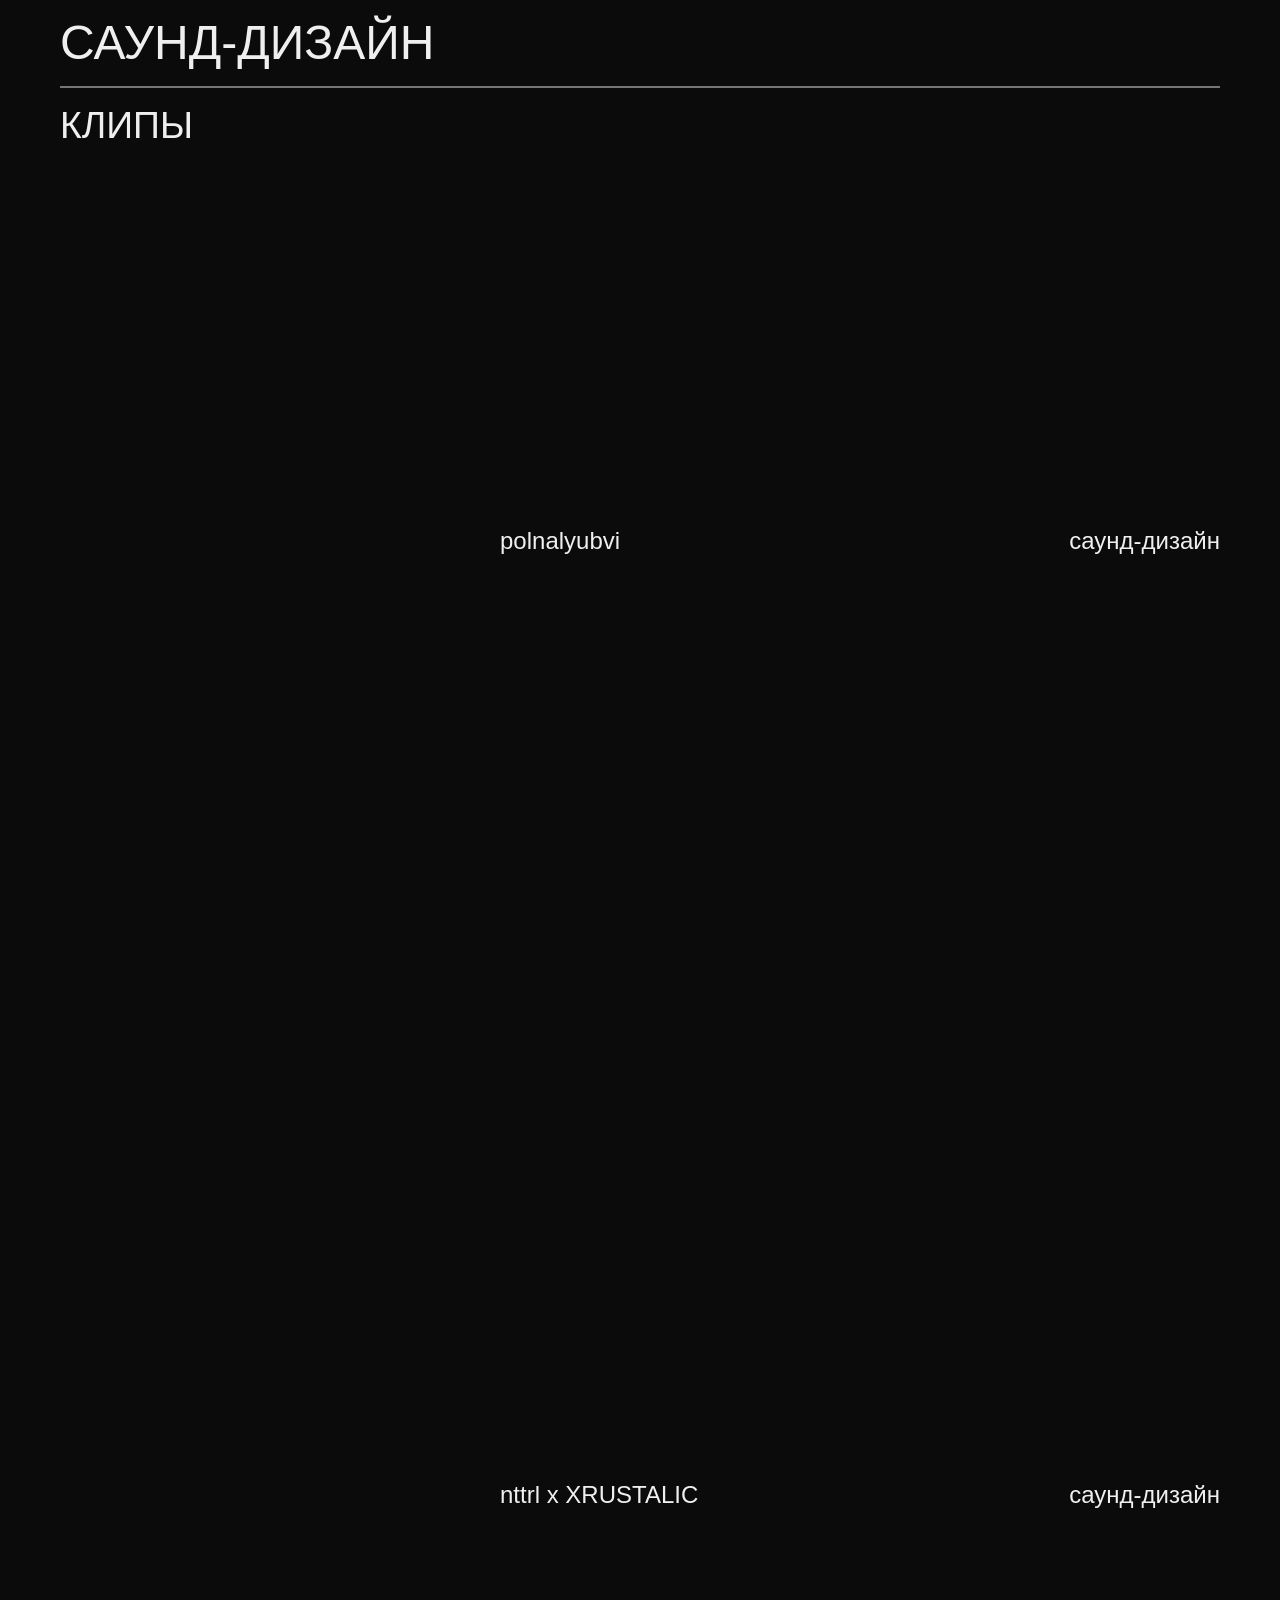
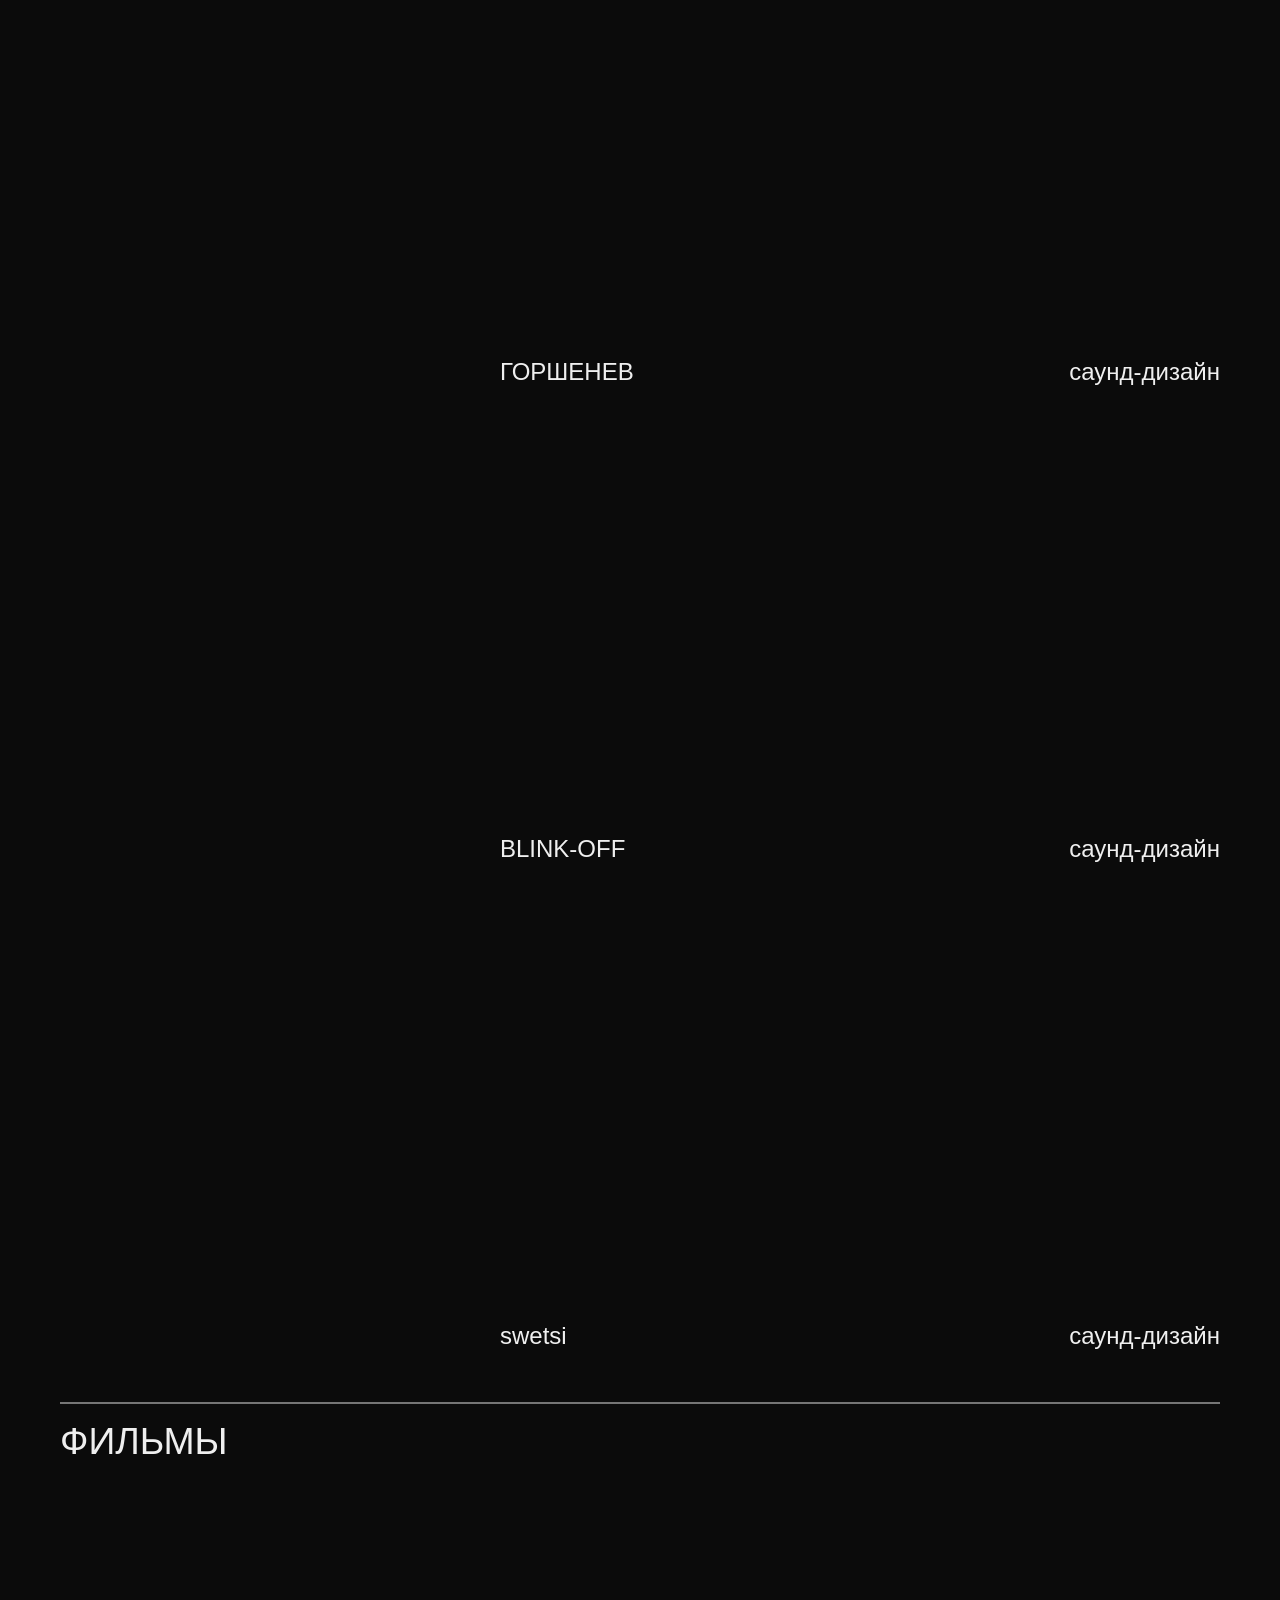
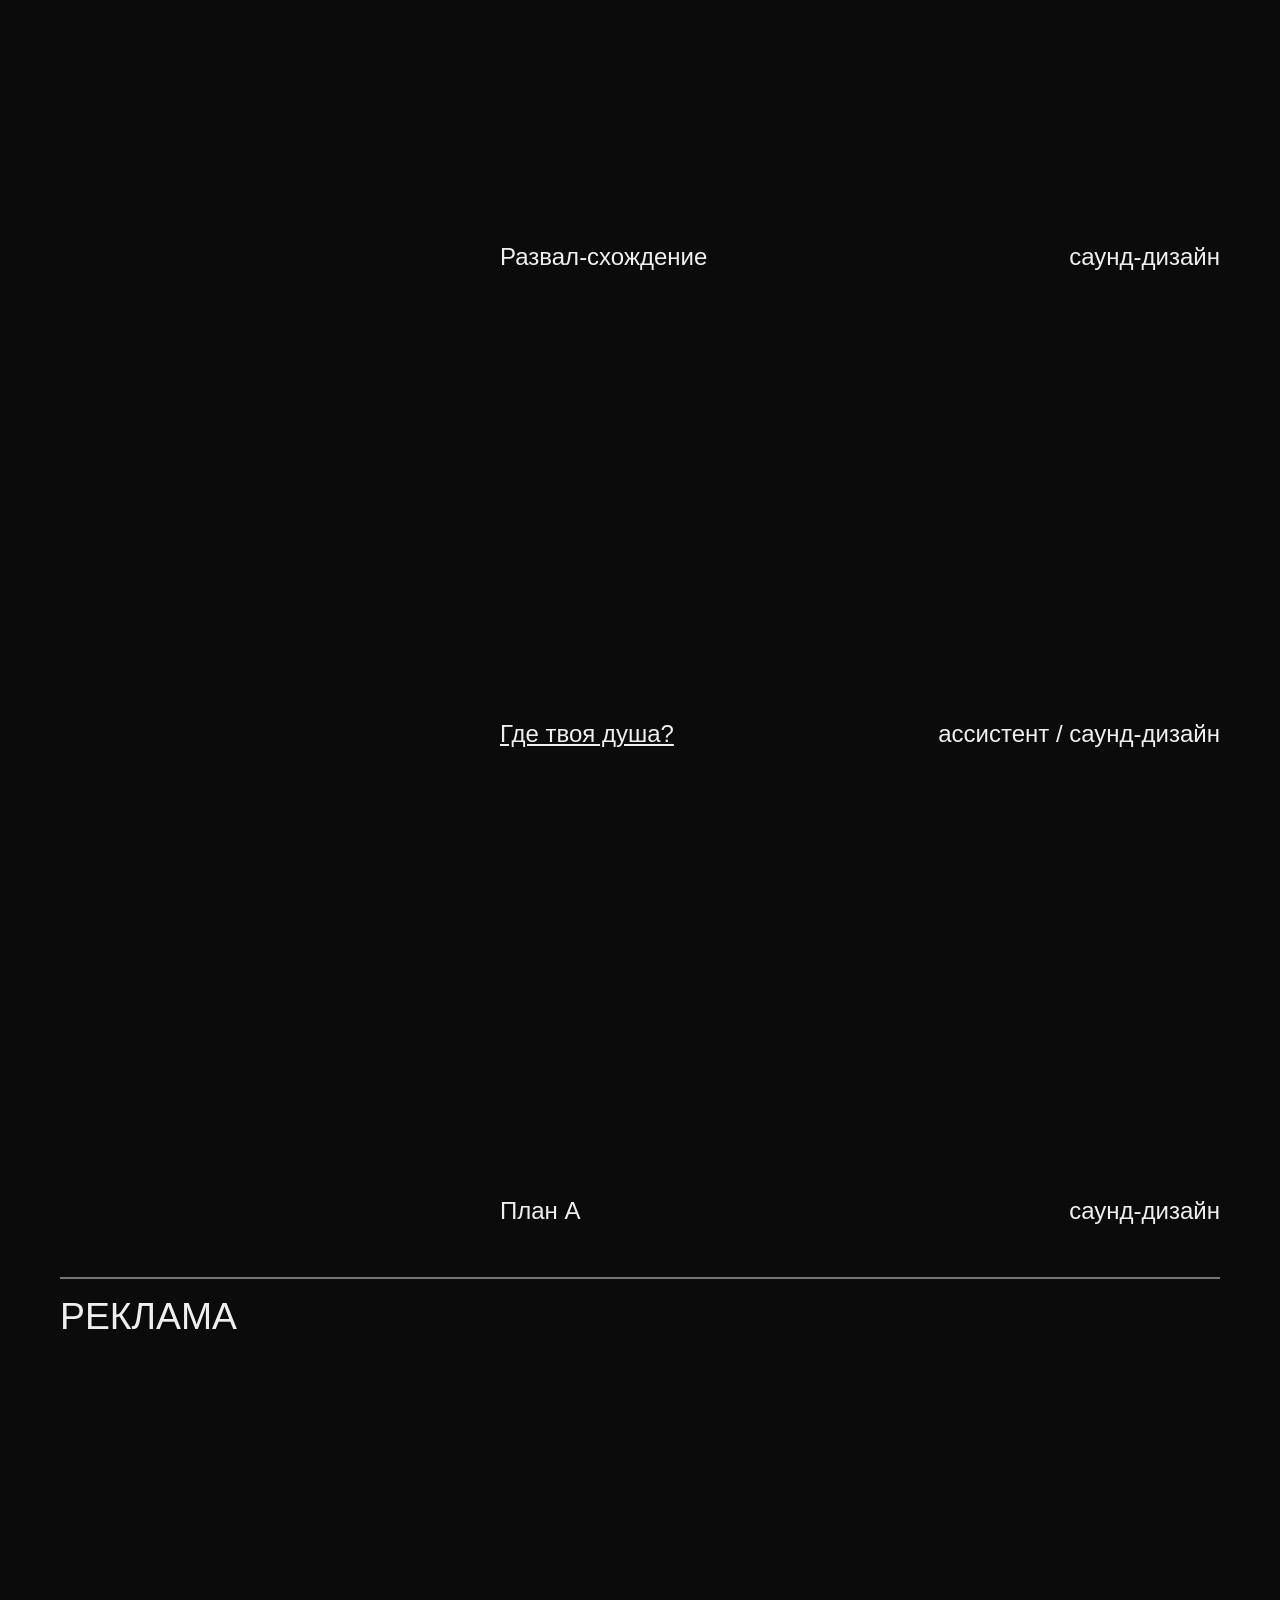
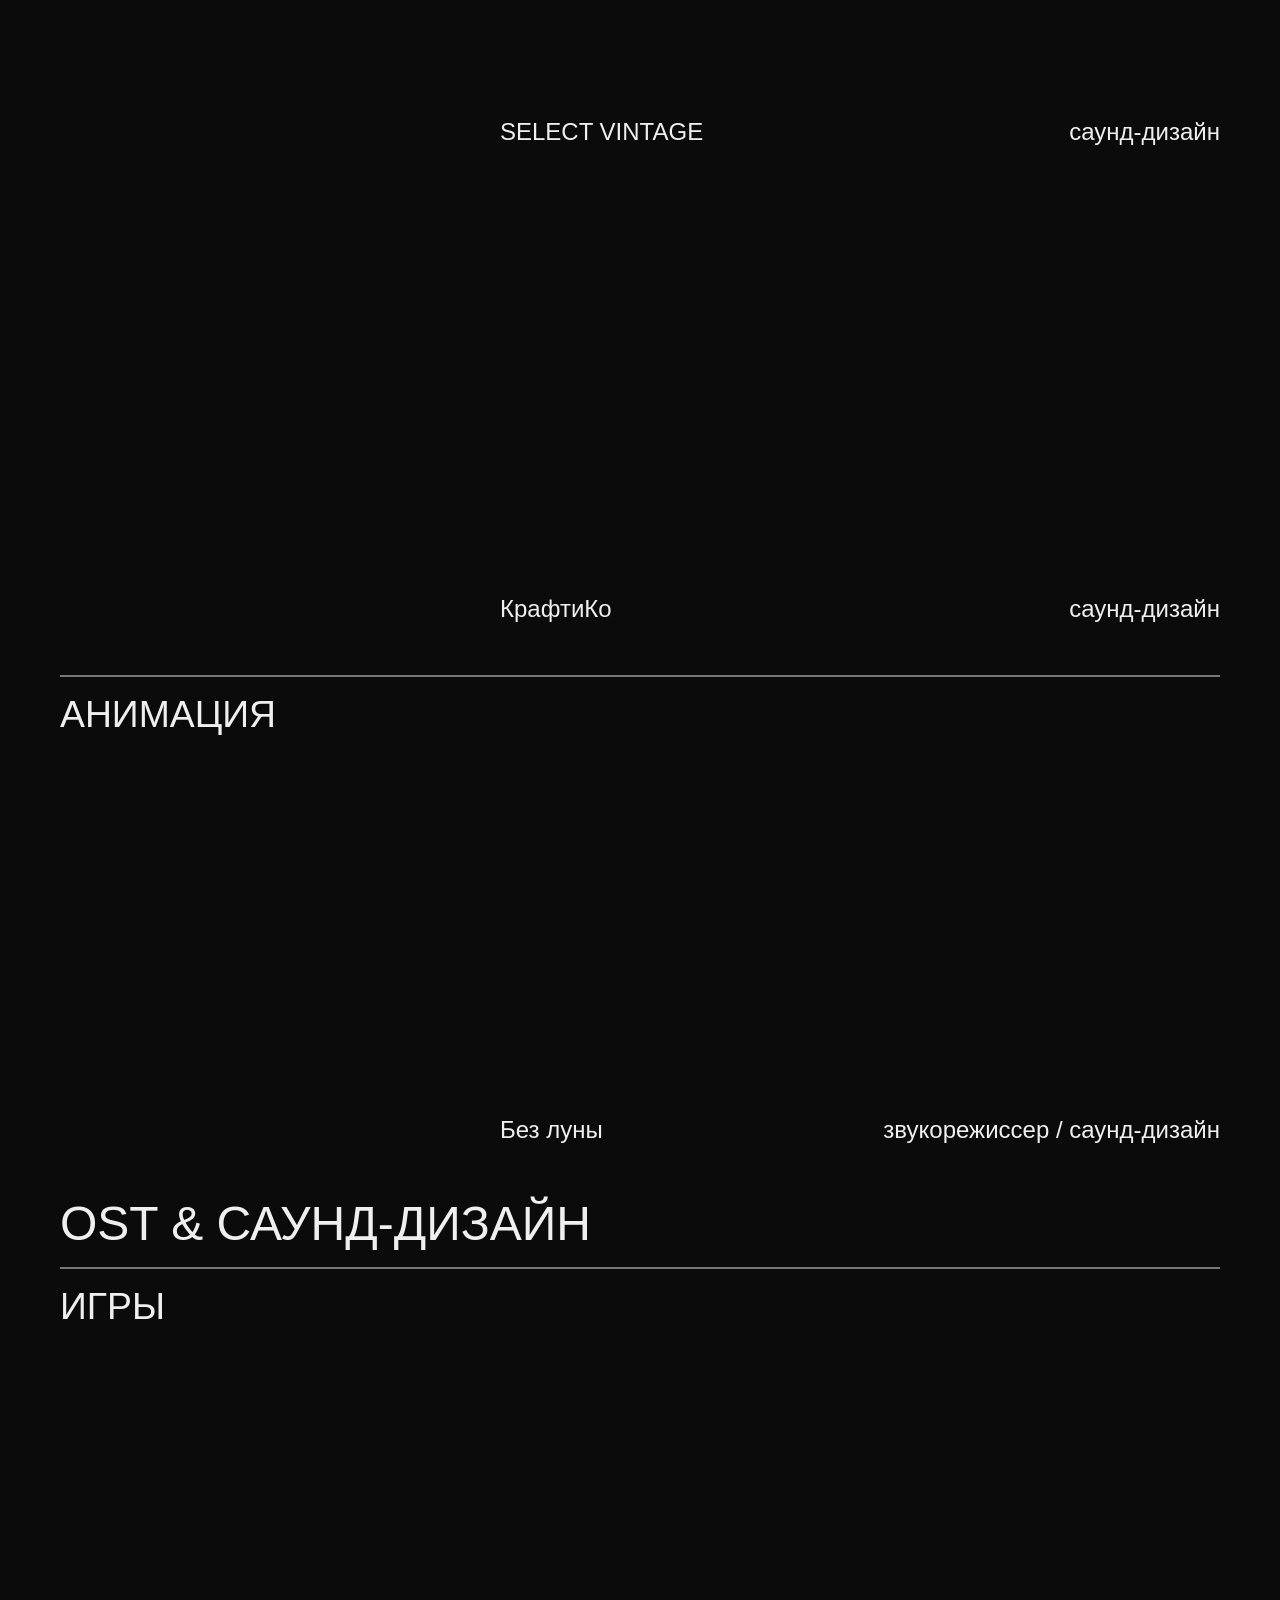
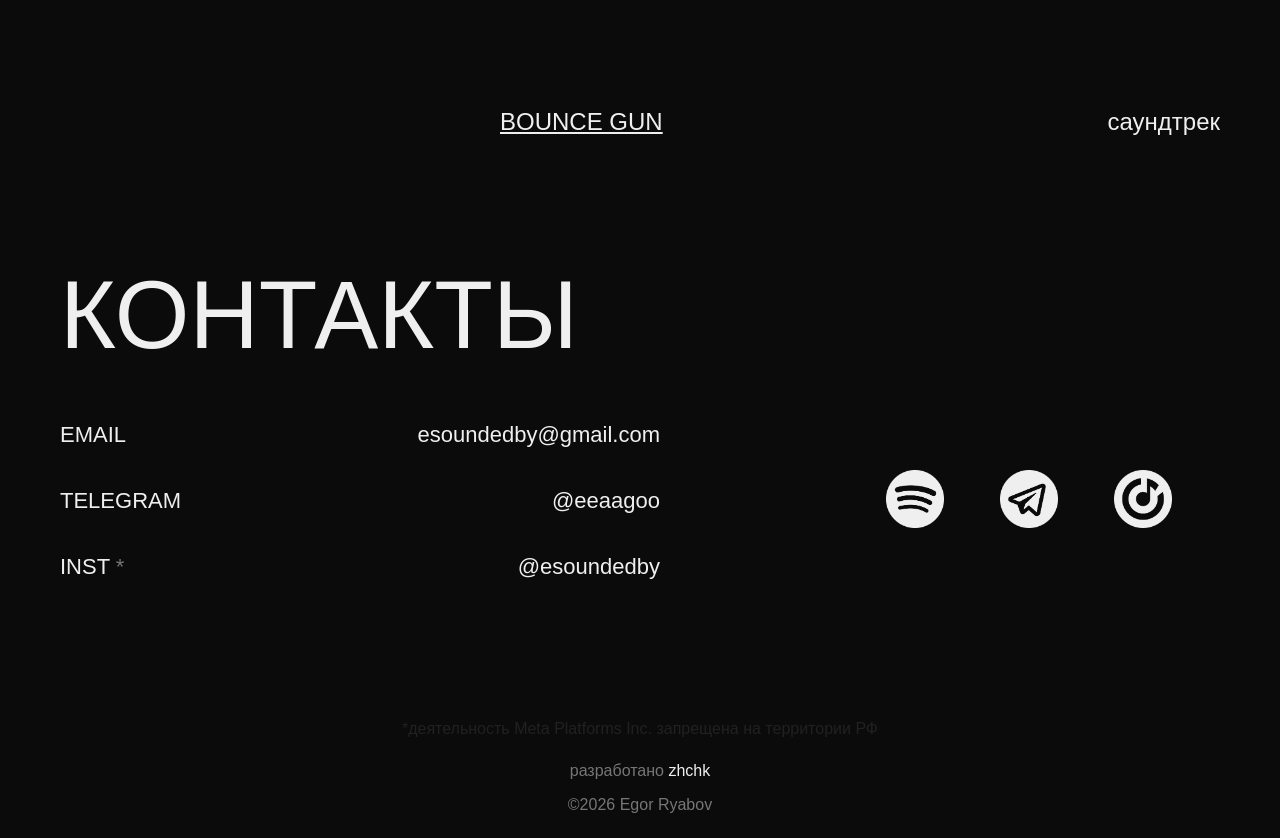
==== commit 2af45748: "11" ====
--- a/index.html
+++ b/index.html
@@ -79,7 +79,7 @@
 					
 					<div class="more-text-container" id="moreText">
 						
-						<div class="text3"><br>Для работы в кино, анимации и&nbsp;медиа я&nbsp;использую <span style="color: #767676;"> Reaper</span>, <span style="color: #767676;">Pro&nbsp;Tools</span>, <span style="color: #767676;">Logic&nbsp;Pro.</span>, а&nbsp;также&nbsp;<span style="color: #767676;"> FMOD</span>&nbsp;и&nbsp;<span style="color: #767676;">Wwise</span> для&nbsp;работы со&nbsp;звуком в&nbsp;играх. <br> 
+						<div class="text3"><br>Для работы в кино, анимации и&nbsp;медиа я&nbsp;использую <span style="color: #767676;"> Reaper</span>, <span style="color: #767676;">Pro&nbsp;Tools</span>, <span style="color: #767676;">Logic&nbsp;Pro</span>, а&nbsp;также&nbsp;<span style="color: #767676;"> FMOD</span>&nbsp;и&nbsp;<span style="color: #767676;">Wwise</span> для&nbsp;работы со&nbsp;звуком в&nbsp;играх. <br> 
 						<br>
 						Мне нравится пробовать нестандартные подходы, разрабатывать новые идеи и&nbsp;внедрять интересные концепты для&nbsp;создания звука. Многие фактуры я&nbsp;создаю вручную, записывая звуки в&nbsp;студии, или&nbsp;использую плагины для&nbsp;звукового синтеза.<br>
 							<br>
--- a/css/style.css
+++ b/css/style.css
@@ -190,7 +190,7 @@
     display: flex;
     flex-direction: column;
     text-align: left;
-    gap: 8px;
+    gap: 16px;
     flex: 1;
 	max-width: 300px;
 	width: 100%
@@ -456,6 +456,14 @@
     transition-delay: 0.5s;
 }
 
+@media (max-width: 1600px) {
+	
+	.text-conteiner{
+		max-width: 700px;
+		width: 100%
+	}
+}
+
 @media (max-width: 1512px) {
 	.photo{
 		max-height: 512px;
@@ -849,6 +857,10 @@
         aspect-ratio: 380 / 214;
     }
     
+	.words{
+		gap: 0px
+	}
+	
     .words-button-container {
         justify-content: space-between
     }
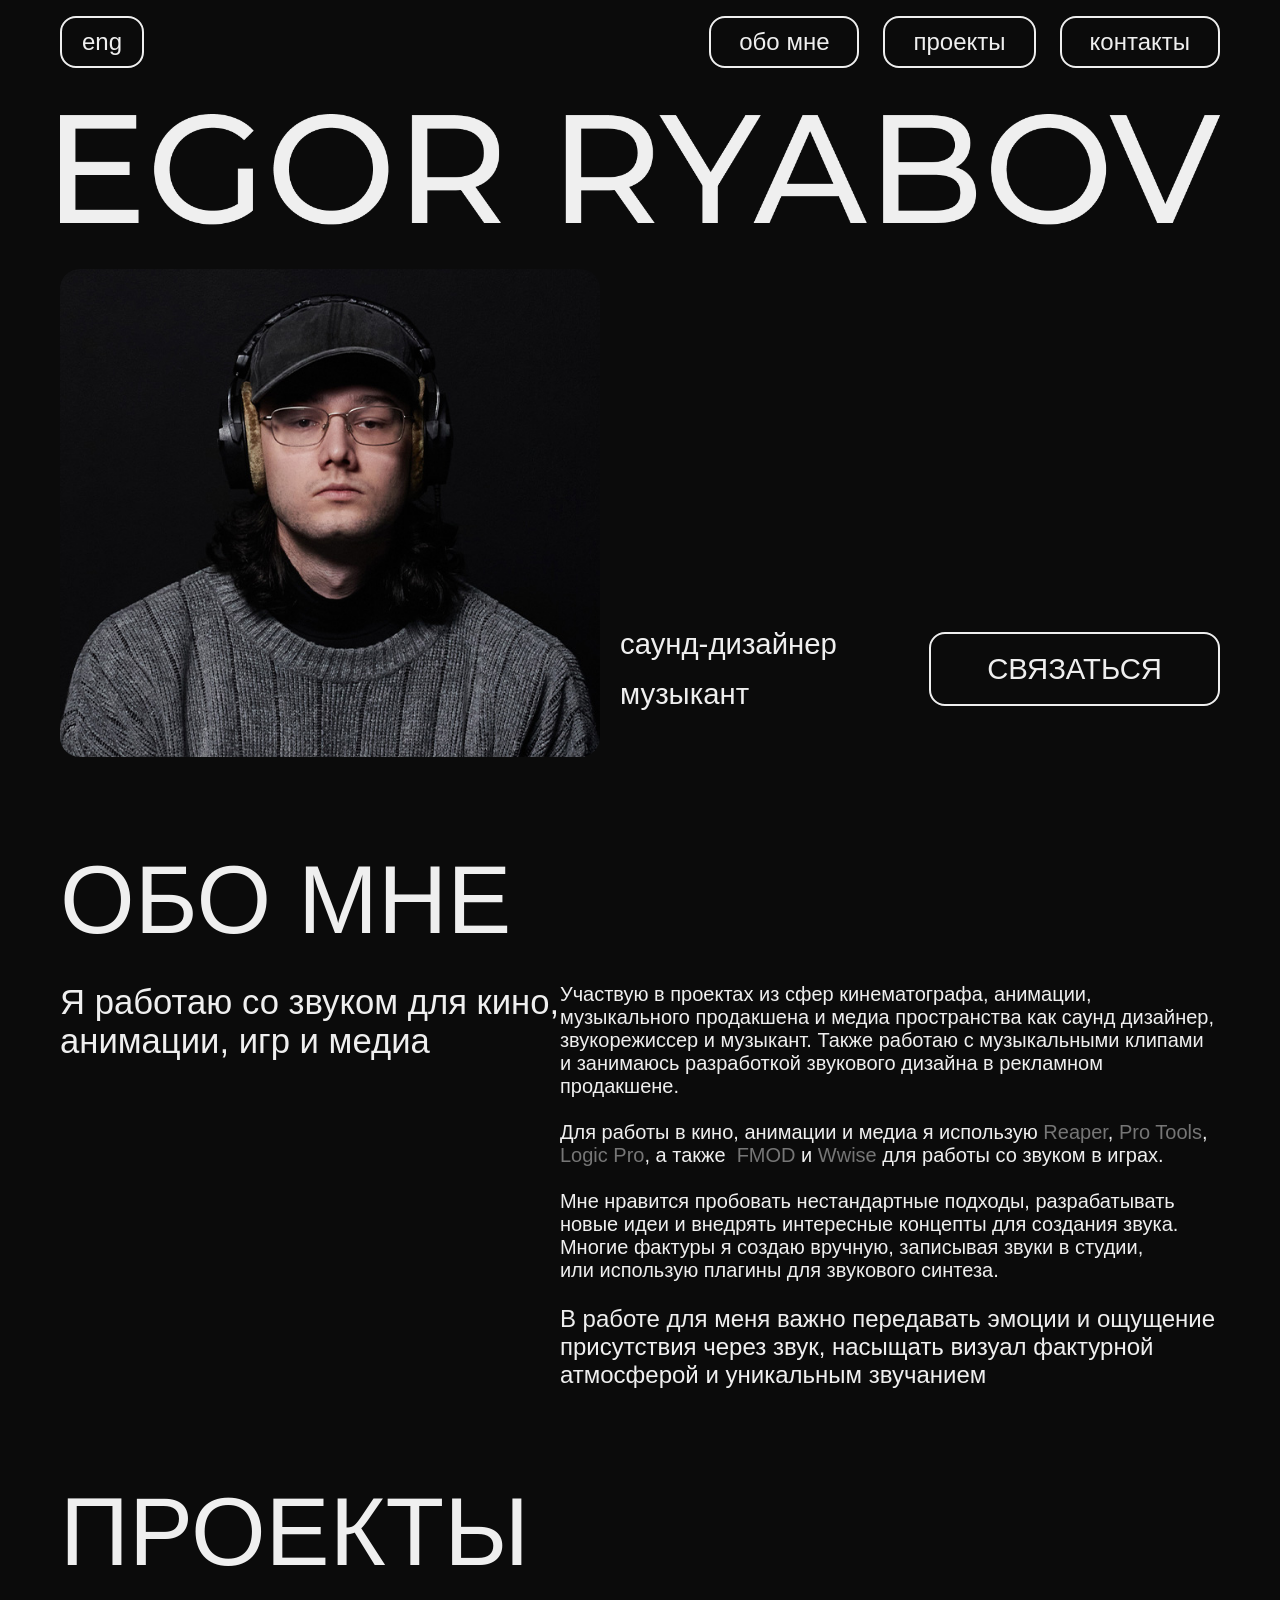
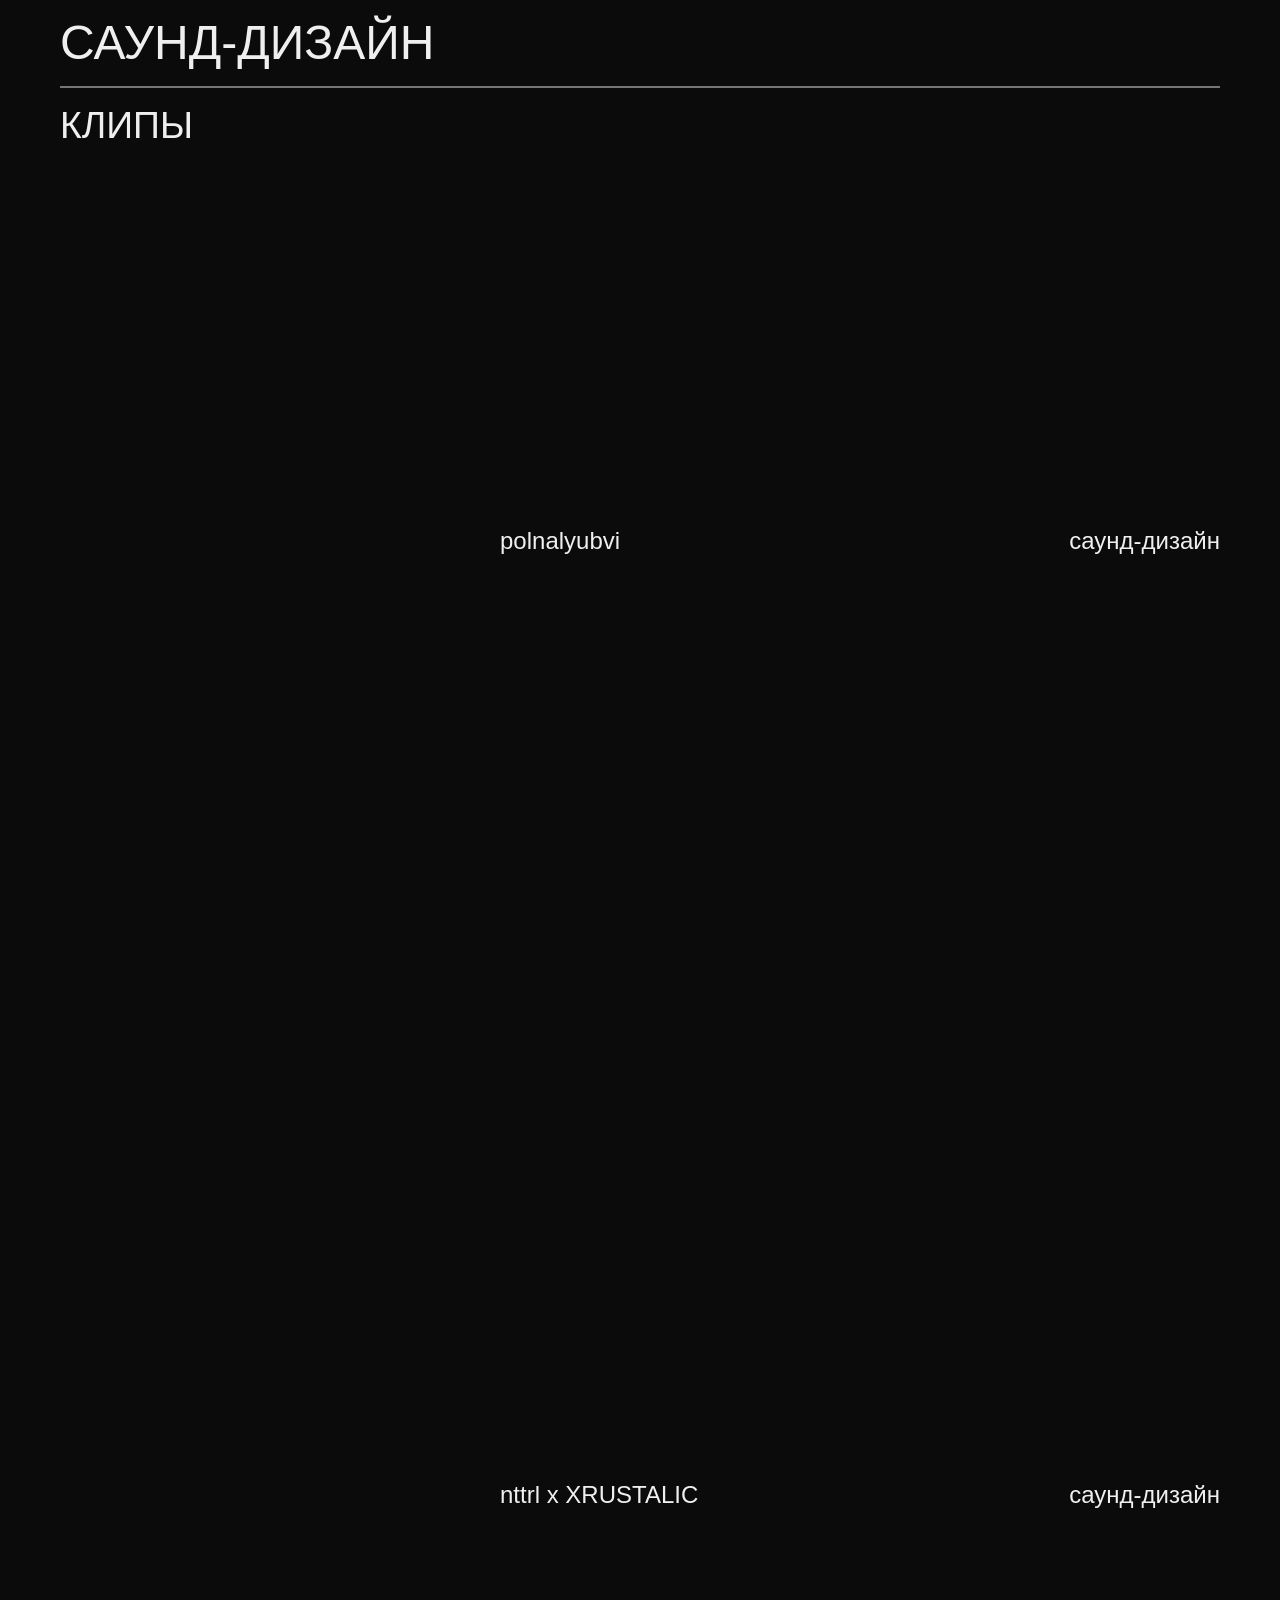
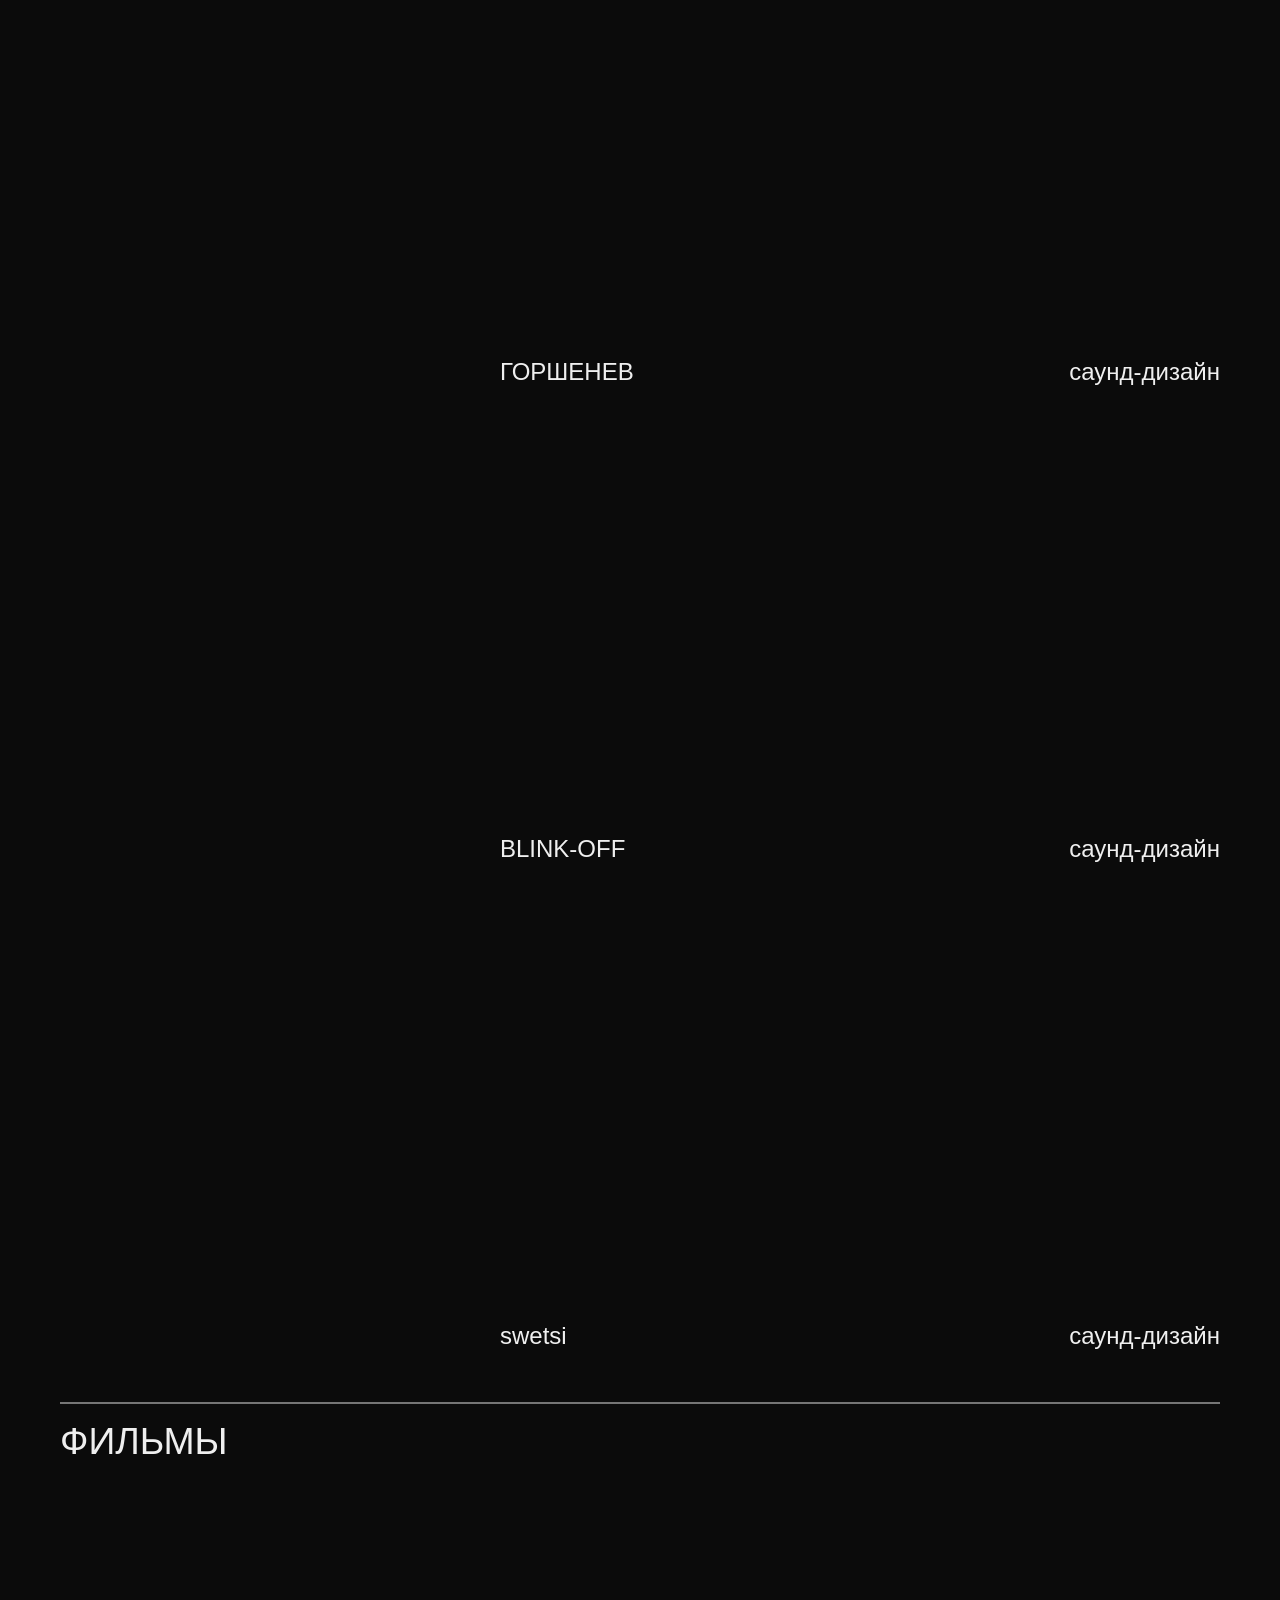
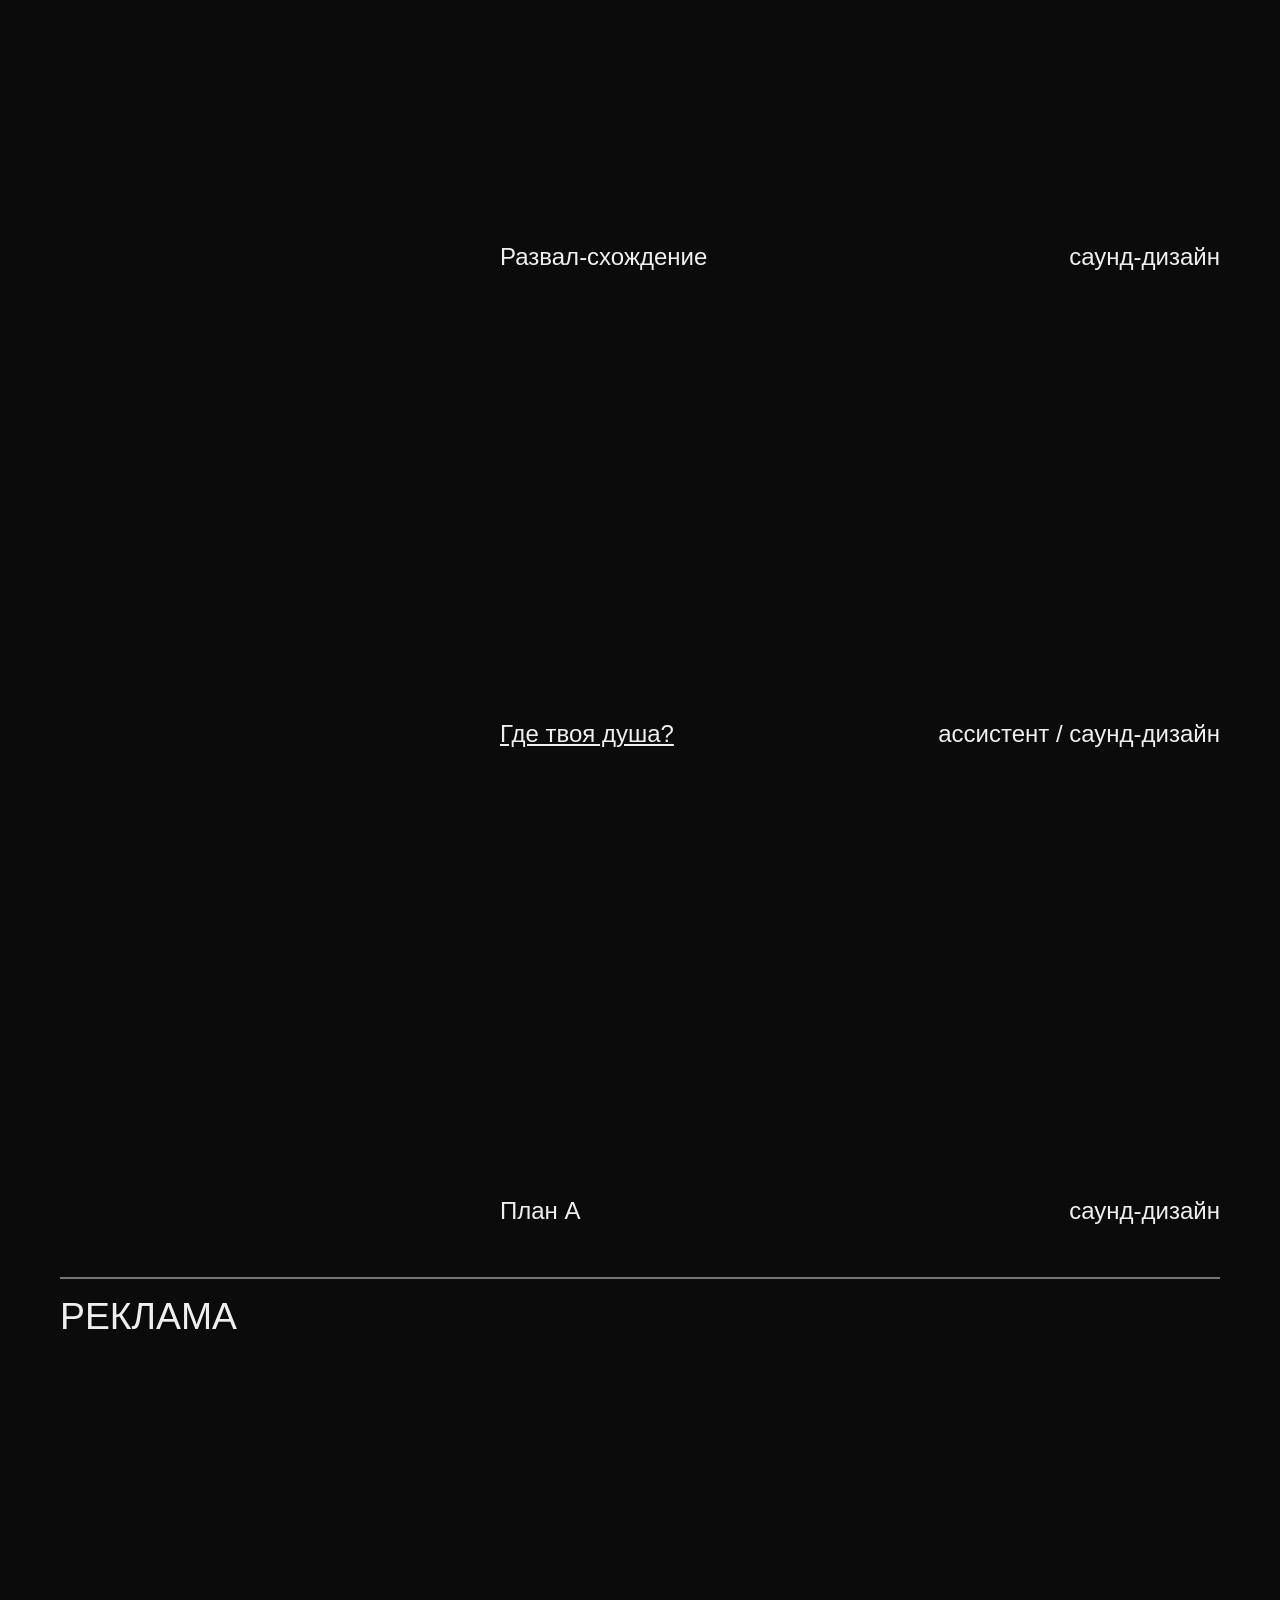
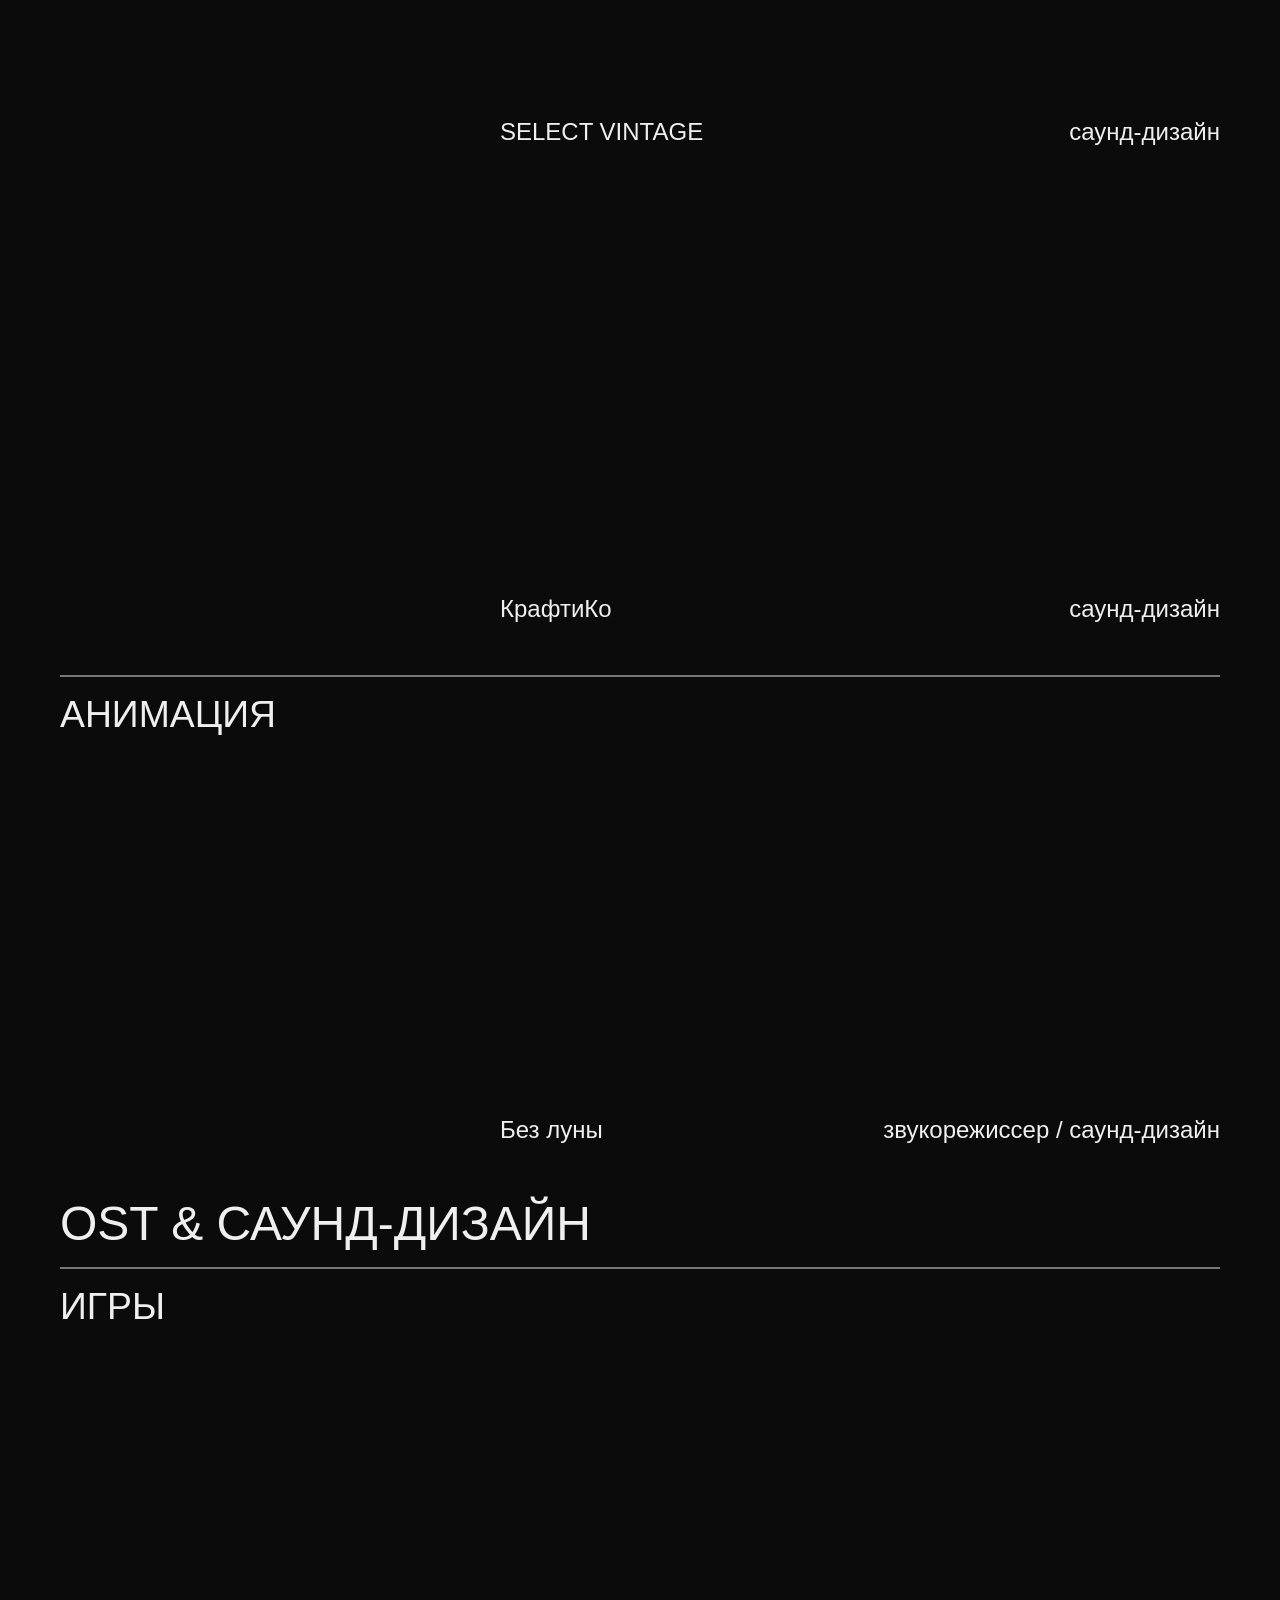
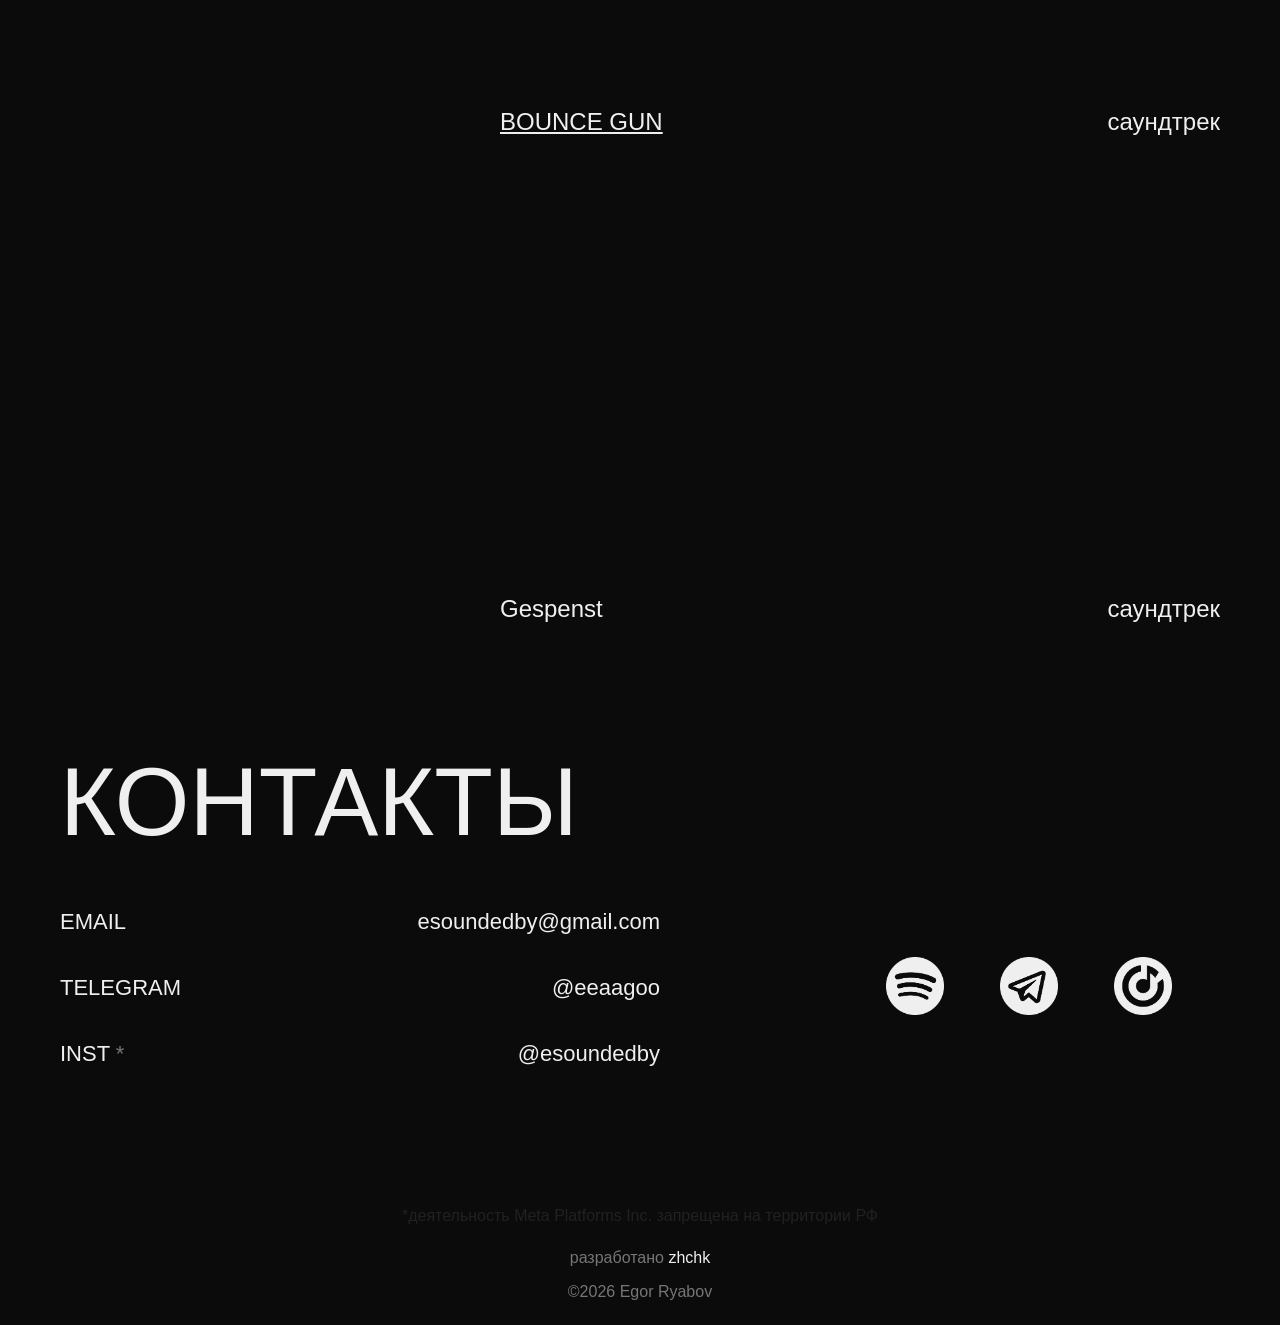
==== commit f6b21184: "Add files via upload" ====
--- a/index.html
+++ b/index.html
@@ -4,7 +4,7 @@
 <meta charset="utf-8">
 <meta name="viewport" content="width=device-width, initial-scale=1.0">
 <title>esoundedby</title>
-	<link rel="icon" type="image/svg+xml" href="css/pics/e.svg">
+	<link rel="icon" type="image/svg+xml" href="css/pics/hp.svg">
 	<link rel="stylesheet" type="text/css" href="css/style.css">
 </head>
 <body>
@@ -356,6 +356,23 @@
 
 							<div class="video-names fade-in-item delay-1">
 								<div class="text-left"> <a href="https://store.steampowered.com/app/2860780/BOUNCE_GUN" target="_blank" rel="noopener noreferrer">BOUNCE GUN</a></div>
+								<div class="text-right">саундтрек</div>
+							</div>
+					
+					
+					
+							<div class="video-container fade-in-item" style="margin-top:10px;">
+								<iframe
+										src="https://vk.com/video_ext.php?oid=-236156209&id=456239026&hd=4"
+										allow="autoplay; encrypted-media; fullscreen; picture-in-picture; screen-wake-lock;"
+										frameborder="0"
+										allowfullscreen>
+									
+								</iframe>
+							</div>
+
+							<div class="video-names fade-in-item delay-1">
+								<div class="text-left"> Gespenst </div>
 								<div class="text-right">саундтрек</div>
 							</div>
 		
--- a/css/style.css
+++ b/css/style.css
@@ -3,9 +3,9 @@
     font-family: "Montserrat";
     src: local("Montserrat Regular"),
          local("Montserrat-400"),
-         url("font/Montserrat-Regular.woff2") format("woff2"),
-         url("font/Montserrat-Regular.woff") format("woff"),
-         url("font/Montserrat-Regular.ttf") format("truetype");
+         url("css/font/Montserrat-Regular.woff2") format("woff2"),
+         url("css/font/Montserrat-Regular.woff") format("woff"),
+         url("css/font/Montserrat-Regular.ttf") format("truetype");
     font-style: normal;
     font-weight: 400;
 }
@@ -14,9 +14,9 @@
     font-family: "Montserrat";
     src: local("Montserrat Medium"),
          local("Montserrat-500"),
-         url("font/Montserrat-Medium.woff2") format("woff2"),
-         url("font/Montserrat-Medium.woff") format("woff"),
-         url("font/Montserrat-Medium.ttf") format("truetype");
+         url("css/font/Montserrat-Medium.woff2") format("woff2"),
+         url("css/font/Montserrat-Medium.woff") format("woff"),
+         url("css/font/Montserrat-Medium.ttf") format("truetype");
     font-style: normal;
     font-weight: 500;
 }
